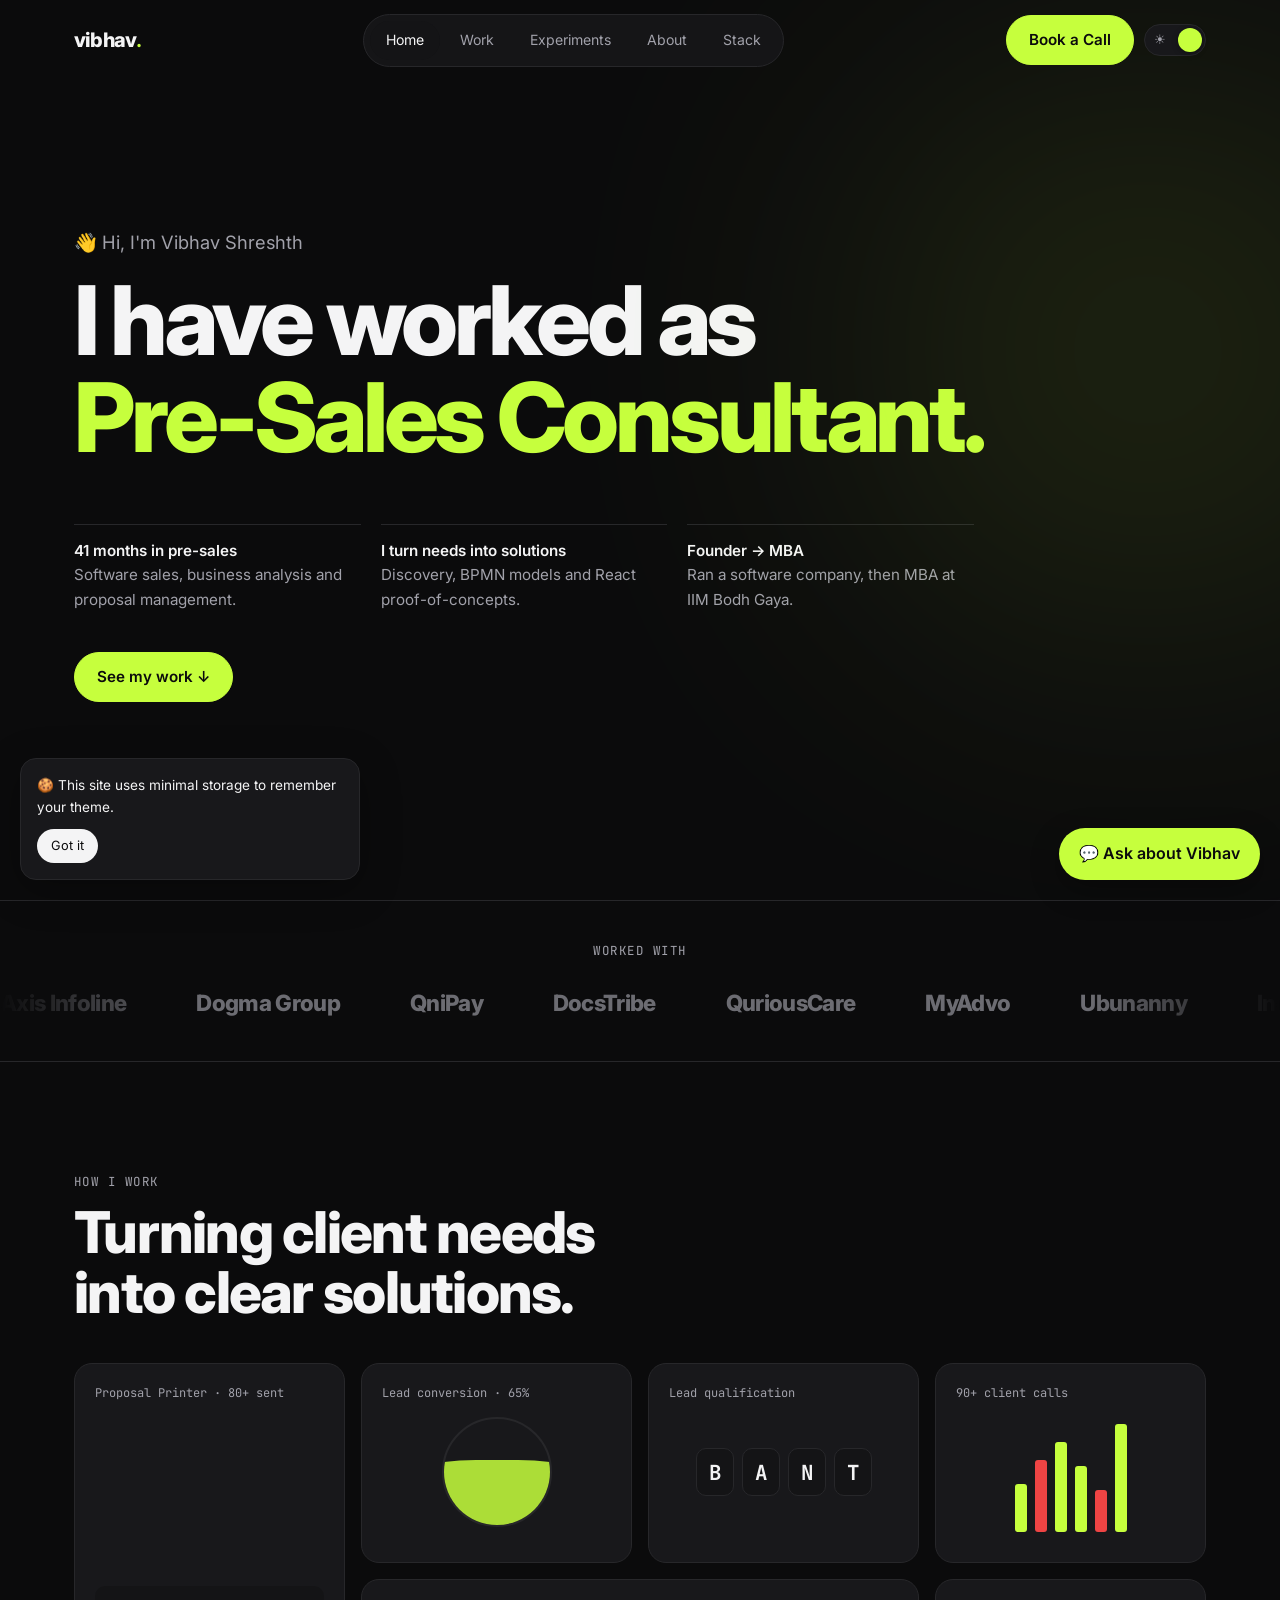
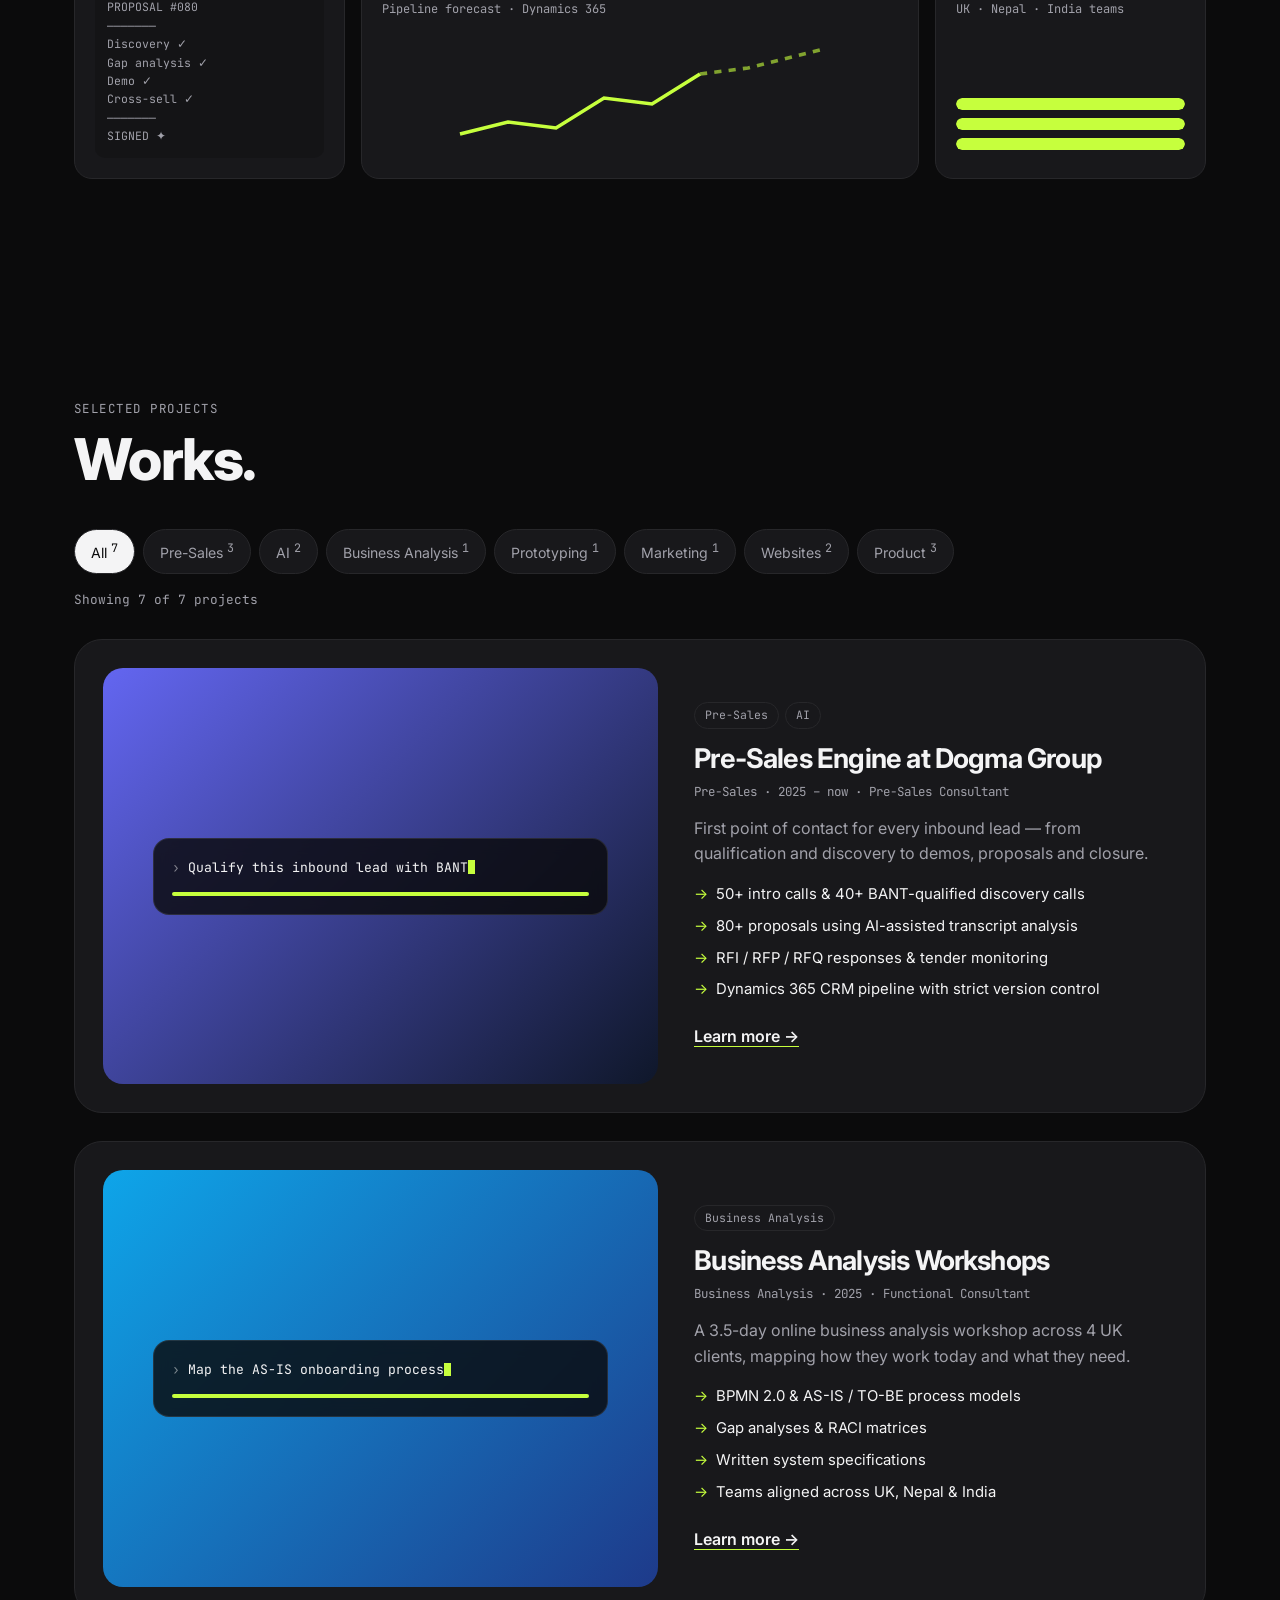
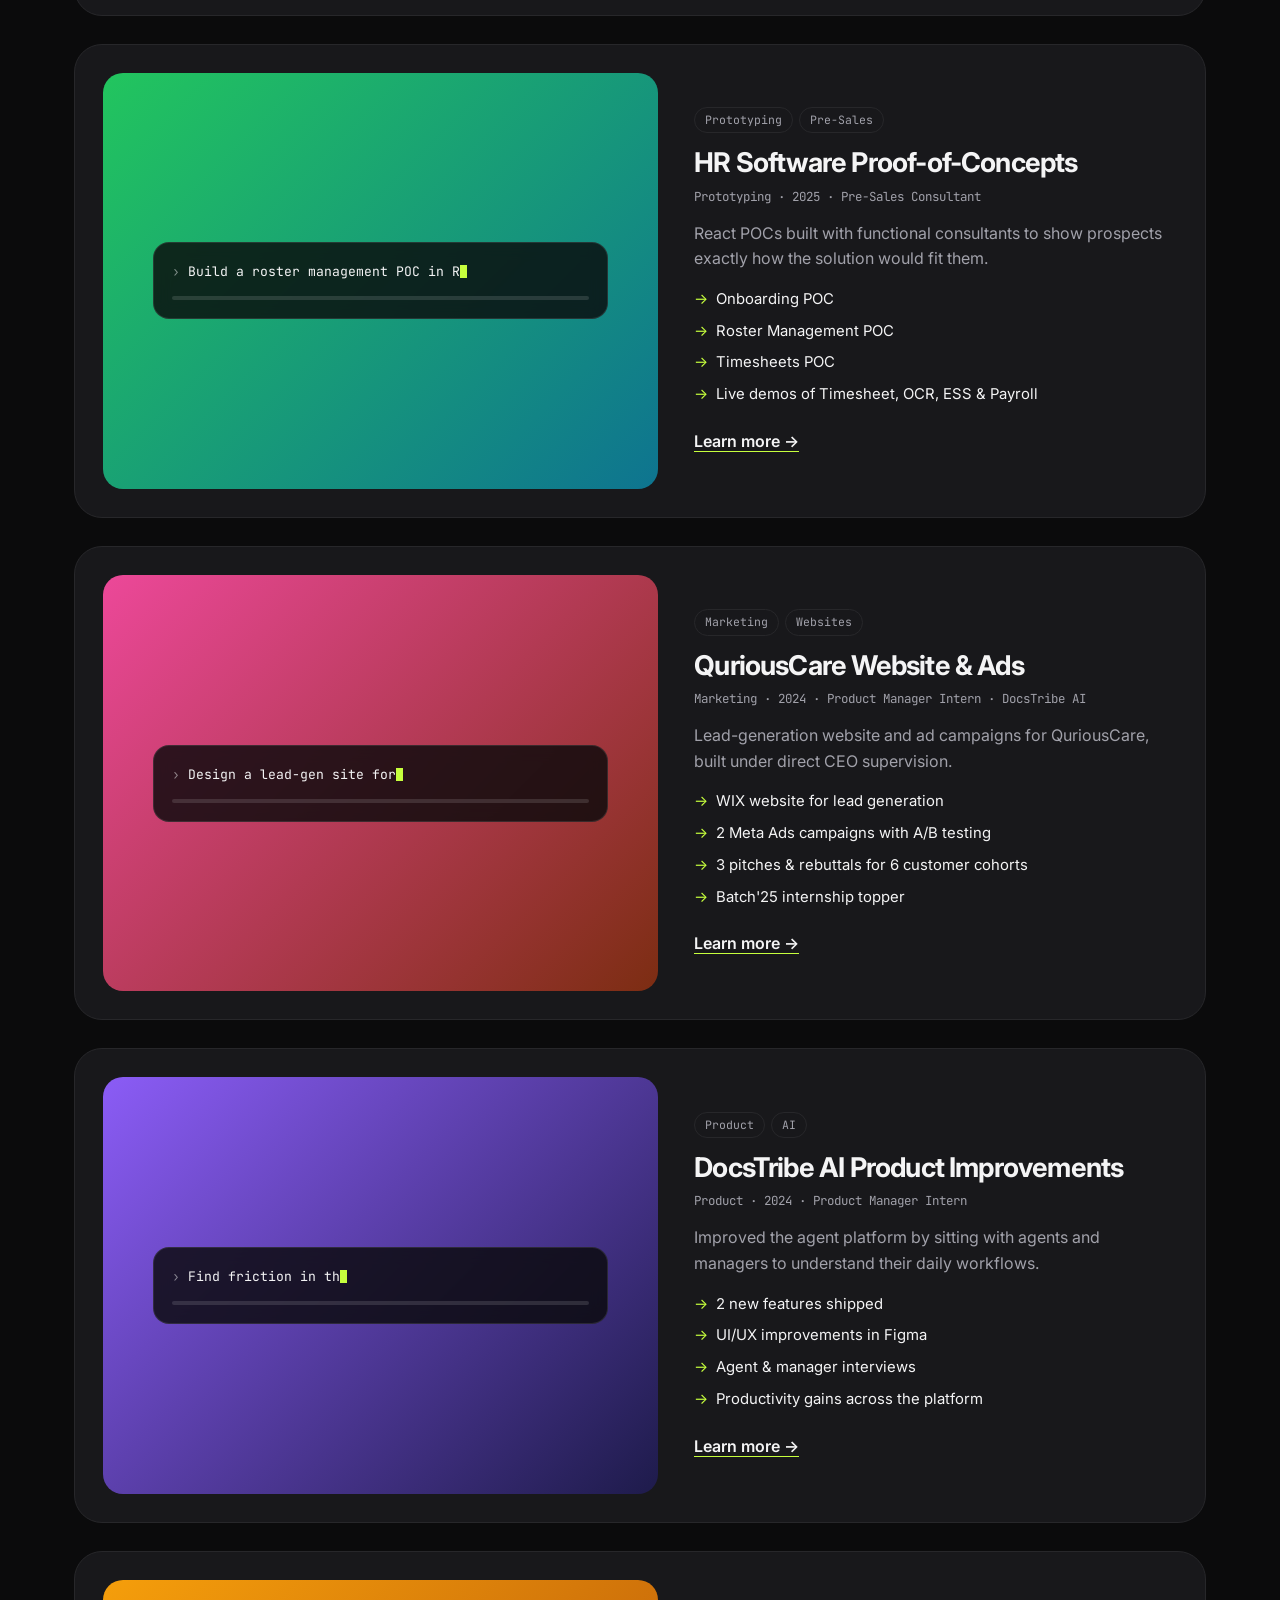
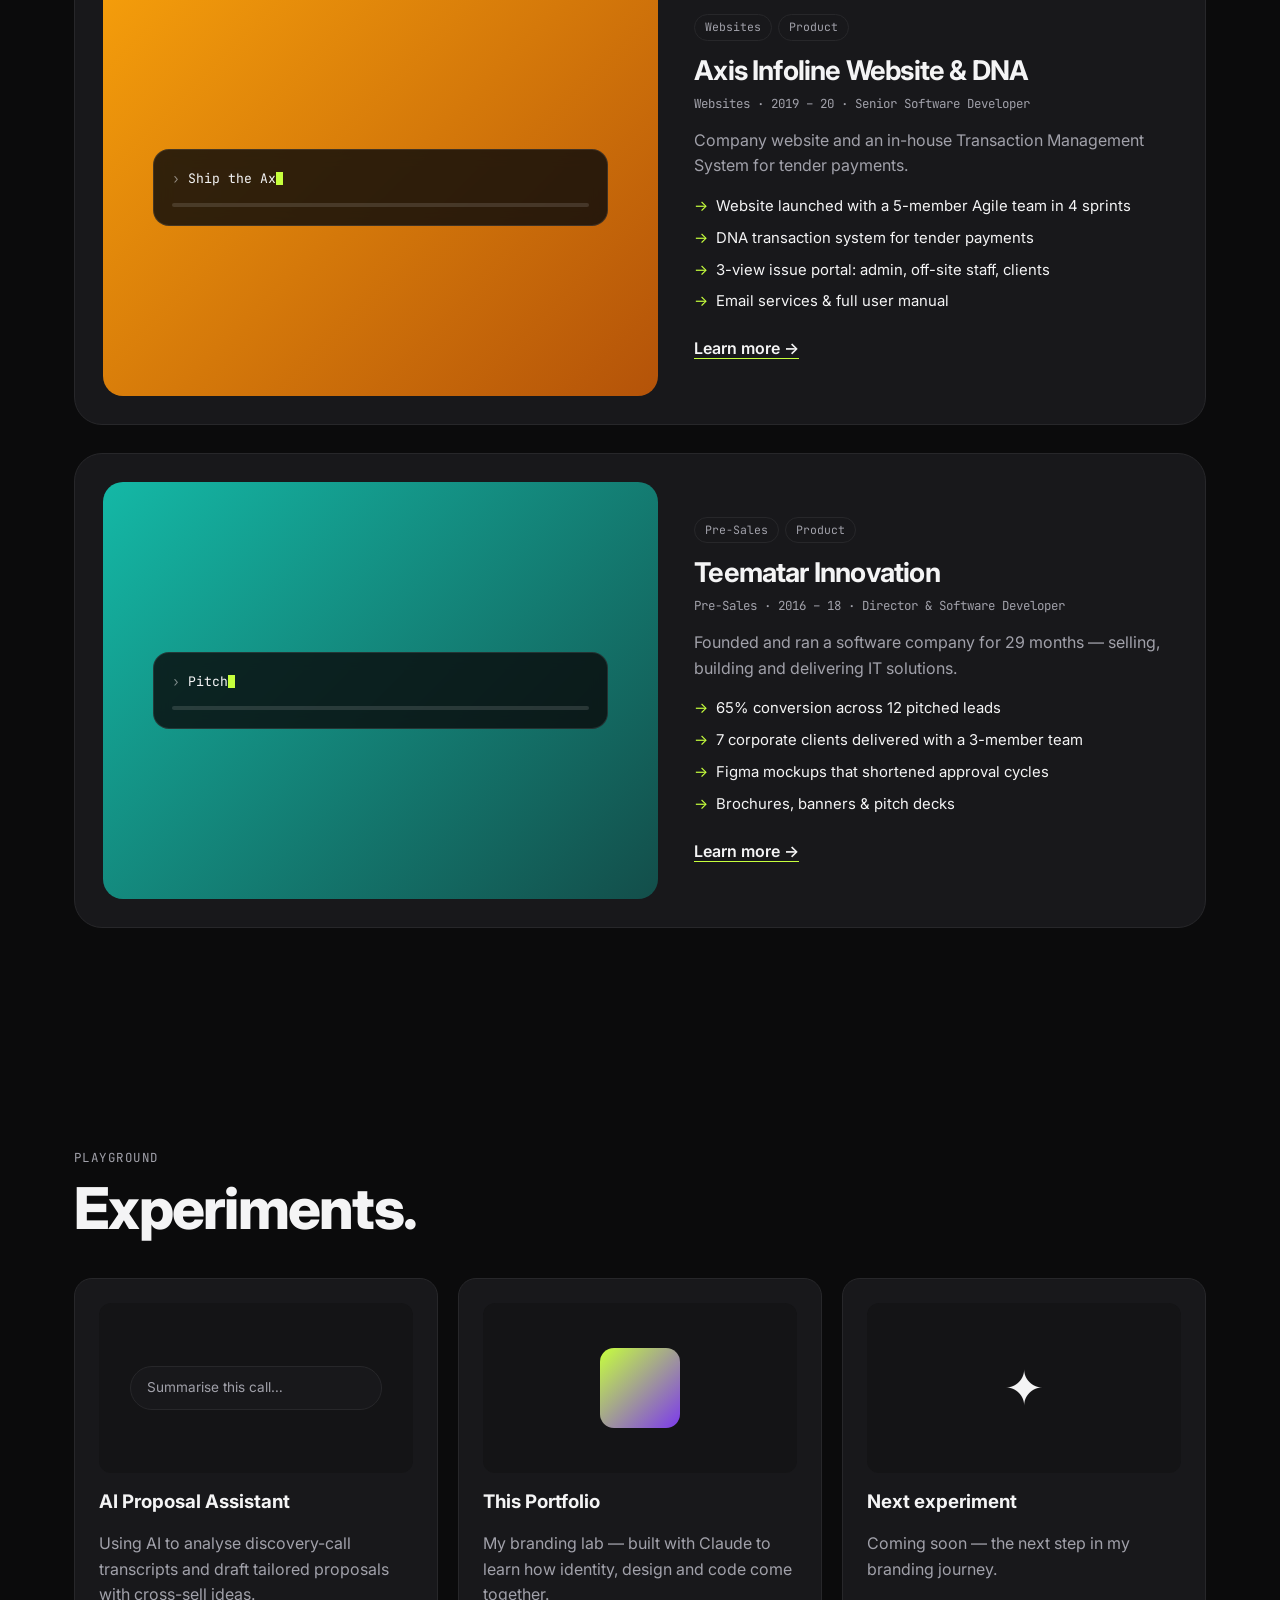
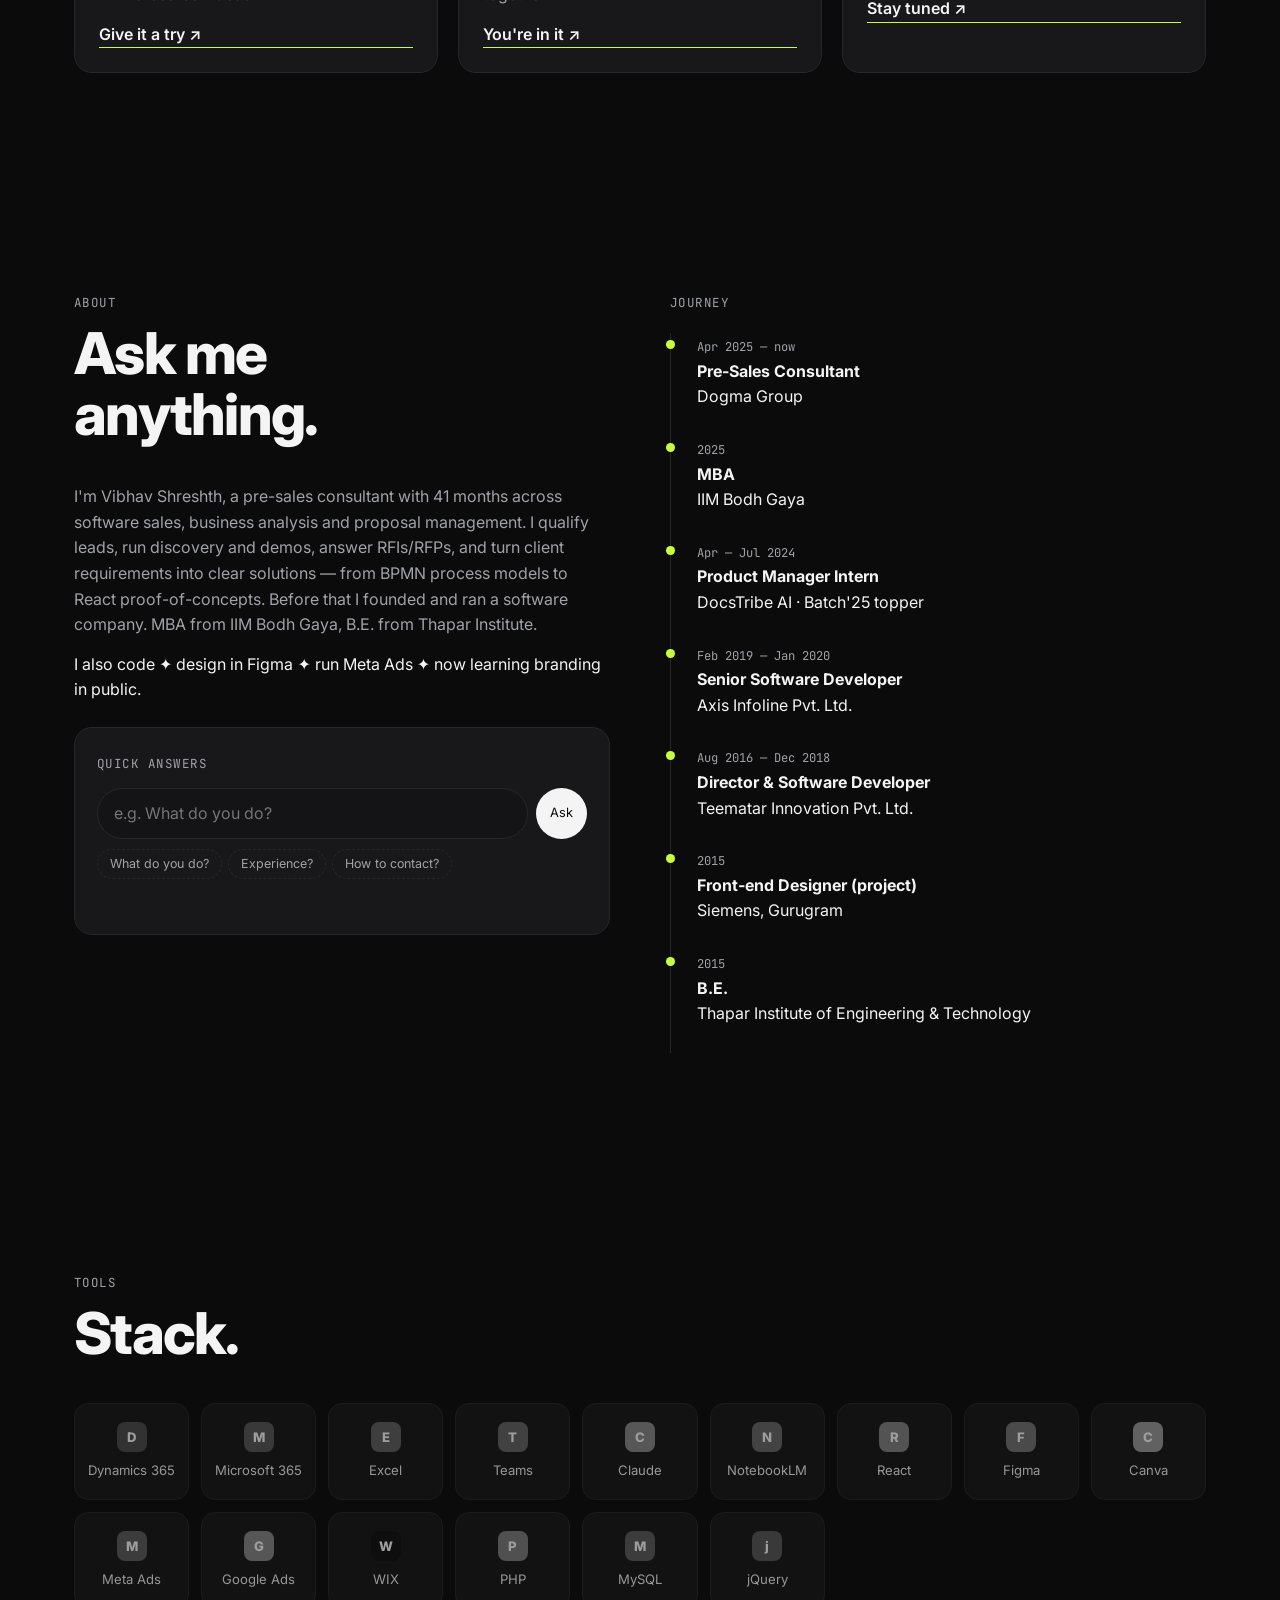
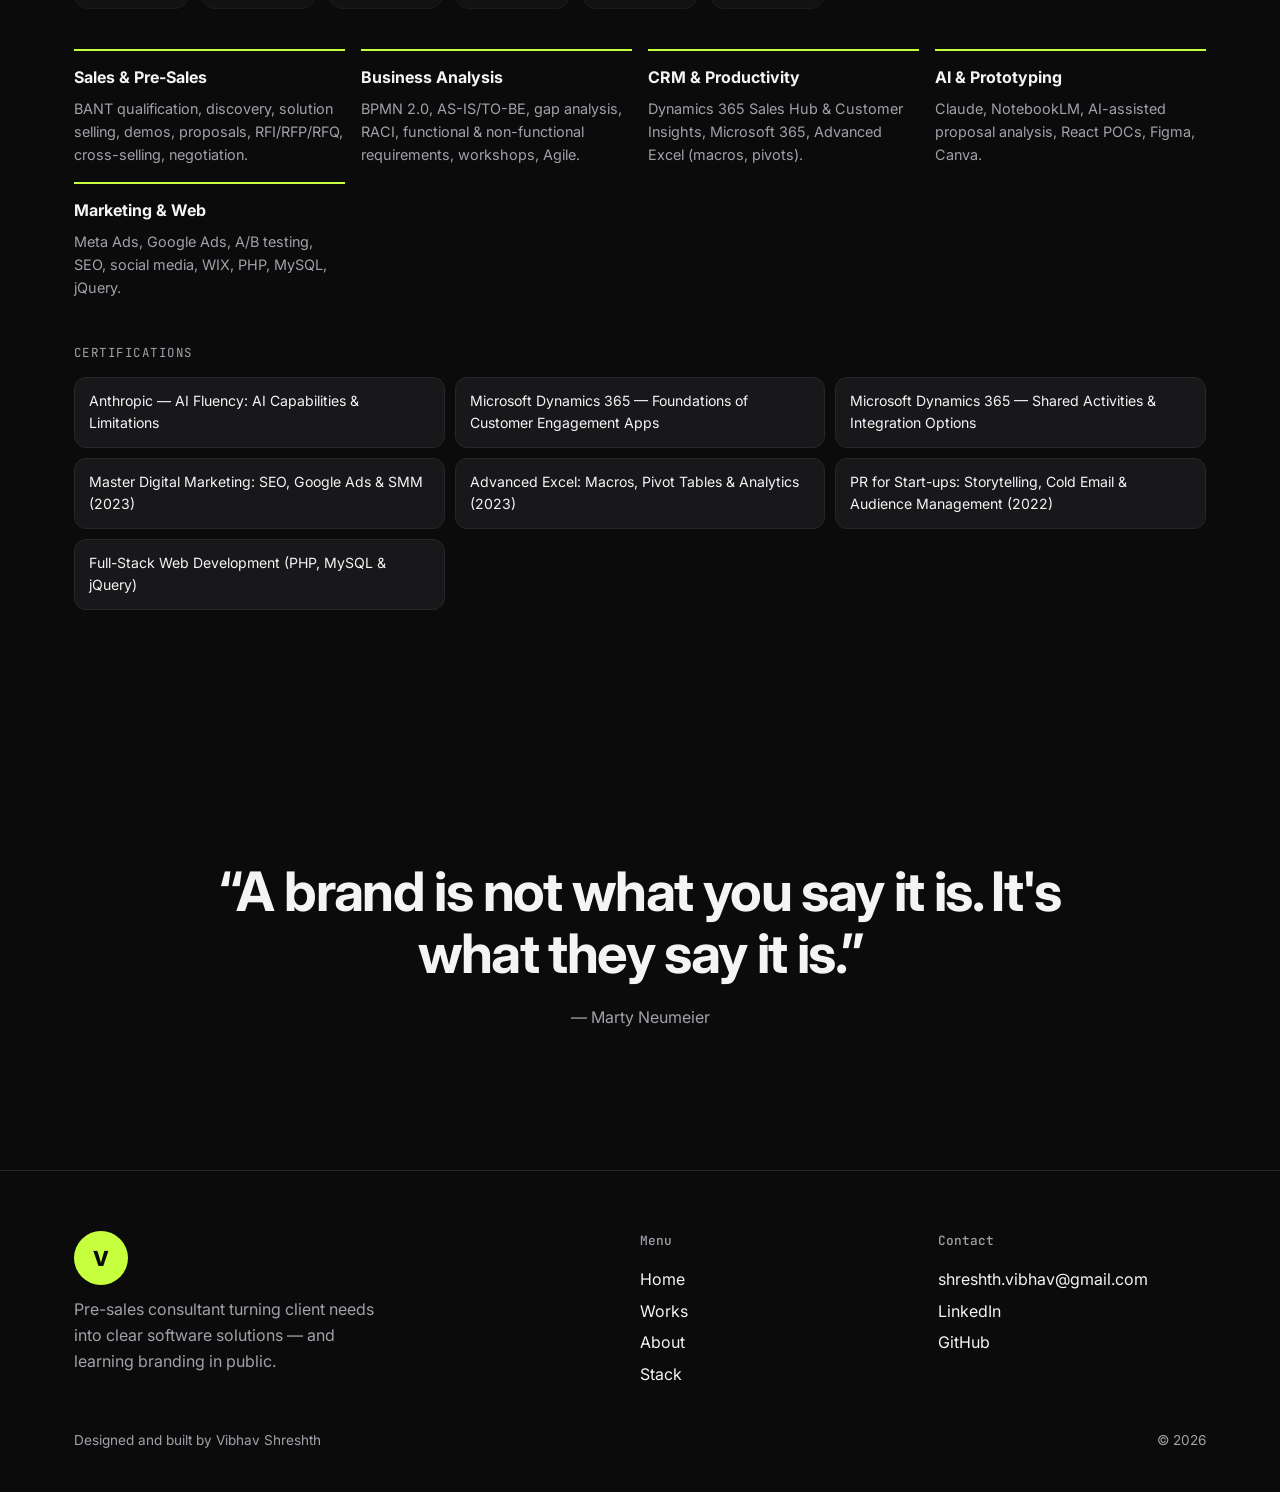
==== index.html @ 78ea16d0 "Initial commit: portfolio site Co-Authored-By: Claude Opus 5.5 <noreply@anthropic.com> Claude-Sessio" ====
<!DOCTYPE html>
<html lang="en" data-theme="dark">
<head>
<meta charset="UTF-8">
<meta name="viewport" content="width=device-width, initial-scale=1">
<title>Vibhav Shreshth — Pre-Sales Consultant</title>
<meta name="description" content="Vibhav Shreshth — Pre-sales consultant, business analyst and solution seller. MBA, IIM Bodh Gaya.">
<meta property="og:title" content="Vibhav Shreshth — Pre-Sales Consultant">
<meta name="twitter:card" content="summary_large_image">
<link rel="preconnect" href="https://fonts.googleapis.com">
<link rel="icon" href="assets/img/favicon.svg" type="image/svg+xml">
<link href="https://fonts.googleapis.com/css2?family=Inter:wght@400;500;600;700;800&family=JetBrains+Mono:wght@400;500&family=Orbitron:wght@600;800;900&family=Share+Tech+Mono&display=swap" rel="stylesheet">

<!-- Apply the saved theme before first paint (prevents a flash of the wrong theme) -->
<script>try{if(localStorage.getItem('theme')==='light')document.documentElement.dataset.theme='light'}catch(e){}</script>

<!-- Styles: base → components → sections → themes → responsive -->
<link rel="stylesheet" href="assets/css/base/variables.css">
<link rel="stylesheet" href="assets/css/base/base.css">
<link rel="stylesheet" href="assets/css/components/loader.css">
<link rel="stylesheet" href="assets/css/components/navbar.css">
<link rel="stylesheet" href="assets/css/components/theme-toggle.css">
<link rel="stylesheet" href="assets/css/components/glitch.css">
<link rel="stylesheet" href="assets/css/components/widgets.css">
<link rel="stylesheet" href="assets/css/sections/hero.css">
<link rel="stylesheet" href="assets/css/sections/logos.css">
<link rel="stylesheet" href="assets/css/sections/showcase.css">
<link rel="stylesheet" href="assets/css/sections/work.css">
<link rel="stylesheet" href="assets/css/sections/experiments.css">
<link rel="stylesheet" href="assets/css/sections/about.css">
<link rel="stylesheet" href="assets/css/sections/stack.css">
<link rel="stylesheet" href="assets/css/sections/quote.css">
<link rel="stylesheet" href="assets/css/sections/footer.css">
<link rel="stylesheet" href="assets/css/themes/cyberpunk.css">
<link rel="stylesheet" href="assets/css/responsive.css">
<!-- Scripts run in order after the page is parsed -->
<script src="assets/js/data.js" defer></script>
<script src="assets/js/loader.js" defer></script>
<script src="assets/js/theme.js" defer></script>
<script src="assets/js/navigation.js" defer></script>
<script src="assets/js/marquee.js" defer></script>
<script src="assets/js/projects.js" defer></script>
<script src="assets/js/stack.js" defer></script>
<script src="assets/js/chat.js" defer></script>
<script src="assets/js/main.js" defer></script>
</head>
<body>

<!-- 1. LOADER: counts 000→100 then fades -->
<div id="loader"><span id="loadNum">000</span></div>

<!-- 2. NAVIGATION -->
<header>
  <nav class="nav">
    <a href="#home" class="logo">vibhav<b>.</b></a>
    <div class="pill" id="pill">
      <a href="#home" class="active">Home</a><a href="#work">Work</a><a href="#experiments">Experiments</a><a href="#about">About</a><a href="#stack">Stack</a>
    </div>
    <div class="nav-right">
      <a class="btn primary" href="https://calendly.com" target="_blank" rel="noopener">Book a Call</a>
      <button class="switch" id="themeBtn" role="switch" aria-checked="true" aria-label="Dark mode"><span class="trk"><span class="ic sun">☀</span><span class="ic moon">☾</span><span class="knob"></span></span></button>
      <button class="icon-btn" id="menuBtn" aria-label="Menu">☰</button>
    </div>
  </nav>
</header>
<div id="mobileMenu"><a href="#home">Home</a><a href="#work">Work</a><a href="#experiments">Experiments</a><a href="#about">About</a><a href="#stack">Stack</a></div>

<!-- 3. HERO -->
<section id="home">
  <div class="glow"></div>
  <div class="wrap">
    <p class="hero-hi reveal">👋 Hi, I'm Vibhav Shreshth</p>
    <h1 class="hero-h reveal">I have worked as<br>
      <span class="roles"><ul><li>Pre-Sales Consultant.</li><li>Solution Seller.</li><li>AI Product Manager.</li><li>Website Designer.</li><li>Frontend Developer.</li><li>PHP Developer.</li><li>Pre-Sales Consultant.</li></ul></span>
    </h1>
    <div class="hero-blocks reveal">
      <div><strong>41 months in pre-sales</strong>Software sales, business analysis and proposal management.</div>
      <div><strong>I turn needs into solutions</strong>Discovery, BPMN models and React proof-of-concepts.</div>
      <div><strong>Founder → MBA</strong>Ran a software company, then MBA at IIM Bodh Gaya.</div>
    </div>
    <a href="#work" class="btn primary reveal">See my work ↓</a>
  </div>
</section>

<!-- 4. LOGO STRIP (social proof) -->
<div class="logos">
  <p class="eyebrow">Worked with</p>
  <div class="marquee"><div class="track" id="track">
    <span>Axis Infoline</span><span>Dogma Group</span><span>QniPay</span><span>DocsTribe</span><span>QuriousCare</span><span>MyAdvo</span><span>Ubunanny</span><span>Indulge Festival</span>
  </div></div>
</div>

<!-- 5. COMPONENT SHOWCASE -->
<section>
  <div class="wrap">
    <p class="eyebrow reveal">How I work</p>
    <h2 class="title reveal">Turning client needs<br>into clear solutions.</h2>
    <div class="bento reveal">
      <div class="tile t-tall"><span class="lbl">Proposal Printer · 80+ sent</span><div class="receipt">PROPOSAL #080<br>———————<br>Discovery ✓<br>Gap analysis ✓<br>Demo ✓<br>Cross-sell ✓<br>———————<br>SIGNED ✦</div></div>
      <div class="tile"><span class="lbl">Lead conversion · 65%</span><div class="gauge"><i></i></div></div>
      <div class="tile"><span class="lbl">Lead qualification</span><div class="otp"><b>B</b><b>A</b><b>N</b><b>T</b></div></div>
      <div class="tile t-wide"><span class="lbl">Pipeline forecast · Dynamics 365</span>
        <svg viewBox="0 0 300 100" style="width:100%;height:120px"><path d="M0 80 L40 70 L80 75 L120 50 L160 55 L200 30" fill="none" stroke="var(--accent)" stroke-width="3"/><path d="M200 30 L240 25 L300 10" fill="none" stroke="var(--accent)" stroke-width="3" stroke-dasharray="6 6" opacity=".6"/></svg></div>
      <div class="tile"><span class="lbl">90+ client calls</span><div class="candles"><i style="height:40%"></i><i class="d" style="height:60%"></i><i style="height:75%"></i><i style="height:55%"></i><i class="d" style="height:35%"></i><i style="height:90%"></i></div></div>
      <div class="tile"><span class="lbl">UK · Nepal · India teams</span><div class="lanes"><div><i></i></div><div><i style="animation-delay:.6s"></i></div><div><i style="animation-delay:1.2s"></i></div></div></div>
    </div>
  </div>
</section>

<!-- 6. WORK -->
<section id="work">
  <div class="wrap">
    <p class="eyebrow reveal">Selected projects</p>
    <h2 class="title reveal">Works.</h2>
    <div class="filters" id="filters"></div>
    <p class="count" id="count"></p>
    <div class="projects" id="projects"></div>
  </div>
</section>

<!-- 7. EXPERIMENTS -->
<section id="experiments">
  <div class="wrap">
    <p class="eyebrow reveal">Playground</p>
    <h2 class="title reveal">Experiments.</h2>
    <div class="exp reveal">
      <div class="card"><div class="vis"><div class="chat-in">Summarise this call…</div></div><h3>AI Proposal Assistant</h3><p style="color:var(--muted)">Using AI to analyse discovery-call transcripts and draft tailored proposals with cross-sell ideas.</p><a class="more" href="#">Give it a try ↗</a></div>
      <div class="card"><div class="vis"><div class="spin"></div></div><h3>This Portfolio</h3><p style="color:var(--muted)">My branding lab — built with Claude to learn how identity, design and code come together.</p><a class="more" href="#home">You're in it ↗</a></div>
      <div class="card"><div class="vis" style="font-size:3rem">✦</div><h3>Next experiment</h3><p style="color:var(--muted)">Coming soon — the next step in my branding journey.</p><a class="more" href="#">Stay tuned ↗</a></div>
    </div>
  </div>
</section>

<!-- 8. ABOUT -->
<section id="about">
  <div class="wrap about">
    <div class="reveal">
      <p class="eyebrow">About</p>
      <h2 class="title">Ask me<br>anything.</h2>
      <p style="color:var(--muted)">I'm Vibhav Shreshth, a pre-sales consultant with 41 months across software sales, business analysis and proposal management. I qualify leads, run discovery and demos, answer RFIs/RFPs, and turn client requirements into clear solutions — from BPMN process models to React proof-of-concepts. Before that I founded and ran a software company. MBA from IIM Bodh Gaya, B.E. from Thapar Institute.</p>
      <p style="margin-top:14px">I also code ✦ design in Figma ✦ run Meta Ads ✦ now learning branding in public.</p>
      <div class="ask">
        <span class="eyebrow">Quick answers</span>
        <form id="askForm"><input id="askIn" placeholder="e.g. What do you do?"><button class="small">Ask</button></form>
        <div class="chips"><button>What do you do?</button><button>Experience?</button><button>How to contact?</button></div>
        <p class="ans" id="askAns"></p>
      </div>
    </div>
    <div class="reveal">
      <p class="eyebrow" style="margin-bottom:20px">Journey</p>
      <ul class="timeline">
        <li><span class="yr">Apr 2025 — now</span><b>Pre-Sales Consultant</b>Dogma Group</li>
        <li><span class="yr">2025</span><b>MBA</b>IIM Bodh Gaya</li>
        <li><span class="yr">Apr — Jul 2024</span><b>Product Manager Intern</b>DocsTribe AI · Batch'25 topper</li>
        <li><span class="yr">Feb 2019 — Jan 2020</span><b>Senior Software Developer</b>Axis Infoline Pvt. Ltd.</li>
        <li><span class="yr">Aug 2016 — Dec 2018</span><b>Director & Software Developer</b>Teematar Innovation Pvt. Ltd.</li>
        <li><span class="yr">2015</span><b>Front-end Designer (project)</b>Siemens, Gurugram</li>
        <li><span class="yr">2015</span><b>B.E.</b>Thapar Institute of Engineering & Technology</li>
      </ul>
    </div>
  </div>
</section>

<!-- 9. STACK -->
<section id="stack">
  <div class="wrap">
    <p class="eyebrow reveal">Tools</p>
    <h2 class="title reveal">Stack.</h2>
    <div class="tools reveal" id="tools"></div>
    <div class="skills reveal">
      <div><b>Sales & Pre-Sales</b><p>BANT qualification, discovery, solution selling, demos, proposals, RFI/RFP/RFQ, cross-selling, negotiation.</p></div>
      <div><b>Business Analysis</b><p>BPMN 2.0, AS-IS/TO-BE, gap analysis, RACI, functional & non-functional requirements, workshops, Agile.</p></div>
      <div><b>CRM & Productivity</b><p>Dynamics 365 Sales Hub & Customer Insights, Microsoft 365, Advanced Excel (macros, pivots).</p></div>
      <div><b>AI & Prototyping</b><p>Claude, NotebookLM, AI-assisted proposal analysis, React POCs, Figma, Canva.</p></div>
      <div><b>Marketing & Web</b><p>Meta Ads, Google Ads, A/B testing, SEO, social media, WIX, PHP, MySQL, jQuery.</p></div>
    </div>
    <div class="certs reveal">
      <p class="eyebrow">Certifications</p>
      <ul>
        <li>Anthropic — AI Fluency: AI Capabilities & Limitations</li>
        <li>Microsoft Dynamics 365 — Foundations of Customer Engagement Apps</li>
        <li>Microsoft Dynamics 365 — Shared Activities & Integration Options</li>
        <li>Master Digital Marketing: SEO, Google Ads & SMM (2023)</li>
        <li>Advanced Excel: Macros, Pivot Tables & Analytics (2023)</li>
        <li>PR for Start-ups: Storytelling, Cold Email & Audience Management (2022)</li>
        <li>Full-Stack Web Development (PHP, MySQL & jQuery)</li>
      </ul>
    </div>
  </div>
</section>

<!-- 10. QUOTE -->
<section class="quote">
  <div class="wrap reveal">
    <blockquote>“A brand is not what you say it is. It's what they say it is.”</blockquote>
    <cite>— Marty Neumeier</cite>
  </div>
</section>

<!-- 11. FOOTER -->
<footer>
  <div class="wrap">
    <div class="foot">
      <div><div class="avatar">V</div><p style="color:var(--muted);max-width:320px">Pre-sales consultant turning client needs into clear software solutions — and learning branding in public.</p></div>
      <div><h4>Menu</h4><a href="#home">Home</a><a href="#work">Works</a><a href="#about">About</a><a href="#stack">Stack</a></div>
      <div><h4>Contact</h4><a href="mailto:shreshth.vibhav@gmail.com">shreshth.vibhav@gmail.com</a><a href="https://linkedin.com" target="_blank">LinkedIn</a><a href="https://github.com" target="_blank">GitHub</a></div>
    </div>
    <div class="credit"><span>Designed and built by Vibhav Shreshth</span><span id="yr"></span></div>
  </div>
</footer>

<!-- 12. UTILITIES -->
<div id="glitch"></div>
<div id="cookie">🍪 This site uses minimal storage to remember your theme.<div><button id="cookieOk">Got it</button></div></div>
<div id="chatBox"><b>Ask about Vibhav</b><div id="chatLog" style="margin-top:10px"><p>Hi! Ask about Vibhav's work, experience, skills or how to reach him.</p></div><form id="chatForm"><input id="chatIn" placeholder="Type a question…"><button class="small">Send</button></form></div>
<button id="chatFab">💬 Ask about Vibhav</button>

</body>
</html>
---- assets/css/base/variables.css ----
/* Design tokens
   Brand colours, fonts and sizes for the dark (default) and light themes. */

:root{
  --bg:#0b0b0c; --bg2:#141416; --card:#18181b; --line:#27272a;
  --text:#f4f4f5; --muted:#a1a1aa; --accent:#c6ff3d; --accent-ink:#0b0b0c;
  --radius:18px; --max:1180px;
  --font:'Inter',system-ui,sans-serif; --mono:'JetBrains Mono',monospace;
}
[data-theme="light"]{
  --bg:#fafaf9; --bg2:#f1f1ef; --card:#ffffff; --line:#e4e4e7;
  --text:#18181b; --muted:#52525b; --accent:#4f46e5; --accent-ink:#ffffff;
}
---- assets/css/base/base.css ----
/* Base
   Reset, typography, layout helpers, buttons and scroll-reveal. */

*{box-sizing:border-box;margin:0;padding:0}
html{scroll-behavior:smooth}
body{font-family:var(--font);background:var(--bg);color:var(--text);line-height:1.6;transition:background .3s,color .3s;overflow-x:hidden}
a{color:inherit;text-decoration:none}
.wrap{max-width:var(--max);margin:0 auto;padding:0 24px}
section{padding:110px 0}
.eyebrow{font-family:var(--mono);font-size:.78rem;letter-spacing:.12em;text-transform:uppercase;color:var(--muted)}
h2.title{font-size:clamp(2.2rem,5vw,3.6rem);font-weight:800;letter-spacing:-.03em;line-height:1.05;margin:10px 0 40px}
.btn{display:inline-flex;align-items:center;gap:8px;padding:12px 22px;border-radius:999px;font-weight:600;font-size:.95rem;border:1px solid var(--line);transition:transform .2s,background .2s}
.btn:hover{transform:translateY(-2px)}
.btn.primary{background:var(--accent);color:var(--accent-ink);border-color:var(--accent)}
.reveal{opacity:0;transform:translateY(24px);transition:opacity .8s,transform .8s}
.reveal.in{opacity:1;transform:none}
---- assets/css/components/loader.css ----
/* ========== 2. LOADER ========== */
#loader{position:fixed;inset:0;background:var(--bg);z-index:100;display:flex;align-items:flex-end;justify-content:flex-end;padding:40px;transition:opacity .6s,visibility .6s}
#loader span{font-family:var(--mono);font-size:clamp(3rem,12vw,9rem);font-weight:500;letter-spacing:-.04em}
#loader.done{opacity:0;visibility:hidden}
---- assets/css/components/navbar.css ----
/* ========== 3. NAVBAR ========== */
header{position:fixed;top:0;left:0;right:0;z-index:50;padding:14px 0;transition:background .3s,border-color .3s;border-bottom:1px solid transparent}
header.scrolled{background:color-mix(in srgb,var(--bg) 78%,transparent);backdrop-filter:blur(14px);-webkit-backdrop-filter:blur(14px);border-bottom-color:var(--line)}
.nav{max-width:var(--max);margin:0 auto;padding:0 24px;display:flex;align-items:center;justify-content:space-between}
.logo{font-weight:800;font-size:1.25rem;letter-spacing:-.04em}
.logo b{color:var(--accent)}
.pill{display:flex;gap:4px;background:color-mix(in srgb,var(--card) 80%,transparent);backdrop-filter:blur(14px);border:1px solid var(--line);padding:6px;border-radius:999px}
.pill a{padding:8px 16px;border-radius:999px;font-size:.88rem;color:var(--muted);transition:.2s}
.pill a:hover,.pill a.active{color:var(--text);background:var(--bg2)}
.nav-right{display:flex;gap:10px;align-items:center}
.icon-btn{width:42px;height:42px;border-radius:50%;border:1px solid var(--line);background:var(--card);color:var(--text);cursor:pointer;display:grid;place-items:center;font-size:1.05rem}
#menuBtn{display:none}
#mobileMenu{display:none;position:fixed;inset:0;background:var(--bg);z-index:49;flex-direction:column;justify-content:center;align-items:center;gap:24px;font-size:2rem;font-weight:700}
#mobileMenu.open{display:flex}
@media(max-width:820px){.pill,.nav-right .btn{display:none}#menuBtn{display:grid}}
---- assets/css/components/theme-toggle.css ----
/* ========== 17. LIGHT / DARK TOGGLE SWITCH ========== */
.switch{background:none;border:0;cursor:pointer;padding:0;display:flex}
.switch .trk{position:relative;width:62px;height:32px;border-radius:999px;background:var(--card);border:1px solid var(--line);transition:background .3s,border-color .3s}
.switch .ic{position:absolute;top:50%;transform:translateY(-50%);font-size:.8rem;color:var(--muted);line-height:1}
.switch .sun{left:9px}.switch .moon{right:9px}
.switch .knob{position:absolute;top:3px;left:3px;width:24px;height:24px;border-radius:50%;background:var(--accent);
  box-shadow:0 2px 6px rgba(0,0,0,.3);transition:transform .35s cubic-bezier(.6,-0.3,.3,1.4),background .3s}
.switch[aria-checked="true"] .knob{transform:translateX(30px)}
.switch:focus-visible .trk{outline:2px solid var(--accent);outline-offset:3px}
[data-theme="cyber"] .switch .trk,[data-theme="cyber"] .switch .knob{border-radius:0}
[data-theme="cyber"] .switch .knob{background:var(--neon2);box-shadow:0 0 12px var(--neon2)}
---- assets/css/components/glitch.css ----
/* ========== 15. THEME-SWITCH GLITCH ("system crash") ========== */
#glitch{position:fixed;inset:0;z-index:95;pointer-events:none;display:none;overflow:hidden}
#glitch.on{display:block}
#glitch .slice{position:absolute;left:-10%;right:-10%;backdrop-filter:invert(1) hue-rotate(var(--h,90deg)) saturate(4);-webkit-backdrop-filter:invert(1) hue-rotate(var(--h,90deg)) saturate(4)}
#glitch .bar{position:absolute;left:0;right:0;mix-blend-mode:difference}
#glitch .noise{position:absolute;inset:-50%;opacity:.35;background:
  repeating-linear-gradient(0deg,rgba(255,255,255,.18) 0 1px,transparent 1px 2px),
  repeating-linear-gradient(90deg,rgba(0,0,0,.4) 0 2px,transparent 2px 5px)}
#glitch .flash{position:absolute;inset:0}
body.glitching>*:not(#glitch){transform:var(--gt,none);filter:var(--gf,none)}
body.glitching{overflow:hidden}
body.glitching,body.glitching *{transition:none!important}
---- assets/css/components/widgets.css ----
/* ========== 13. UTILITY WIDGETS ========== */
#cookie{position:fixed;left:20px;bottom:20px;max-width:340px;background:var(--card);border:1px solid var(--line);border-radius:16px;padding:16px;font-size:.85rem;z-index:60;box-shadow:0 10px 40px rgba(0,0,0,.3)}
#cookie div{display:flex;gap:8px;margin-top:10px}
#cookie button,.small{white-space:nowrap;background:var(--text);color:var(--bg);border:0;border-radius:999px;padding:7px 14px;cursor:pointer;font:inherit;font-size:.8rem}
#chatFab{position:fixed;right:20px;bottom:20px;z-index:60;background:var(--accent);color:var(--accent-ink);border:0;border-radius:999px;padding:13px 20px;font:inherit;font-weight:600;cursor:pointer;box-shadow:0 10px 30px rgba(0,0,0,.3)}
#chatBox{position:fixed;right:20px;bottom:80px;width:320px;max-width:calc(100vw - 40px);background:var(--card);border:1px solid var(--line);border-radius:18px;padding:16px;z-index:60;display:none}
#chatBox.open{display:block}
#chatLog{max-height:220px;overflow:auto;font-size:.88rem;display:grid;gap:8px;margin-bottom:10px}
#chatLog p{padding:8px 12px;border-radius:12px;background:var(--bg2)}
#chatLog p.me{background:var(--accent);color:var(--accent-ink);justify-self:end}
#chatBox form{display:flex;gap:6px}
#chatBox input{flex:1;background:var(--bg2);border:1px solid var(--line);color:var(--text);border-radius:999px;padding:9px 14px;font:inherit;font-size:.85rem}
---- assets/css/sections/hero.css ----
/* ========== 4. HERO ========== */
#home{min-height:100vh;display:flex;align-items:center;padding-top:140px;position:relative;overflow:hidden}
#home>.wrap{width:100%}
.glow{position:absolute;width:520px;height:520px;border-radius:50%;background:var(--accent);filter:blur(160px);opacity:.14;top:10%;right:-10%;pointer-events:none}
.hero-hi{font-size:1.15rem;color:var(--muted);margin-bottom:16px}
.hero-h{font-size:clamp(2.6rem,7.5vw,6rem);font-weight:800;letter-spacing:-.045em;line-height:.98}
.roles{display:block;height:1.05em;overflow:hidden;color:var(--accent)}
.roles ul{list-style:none;animation:roll 15s cubic-bezier(.7,0,.3,1) infinite}
.roles li{height:1.05em;line-height:1.05em;white-space:nowrap;width:max-content}
@keyframes roll{0.00%,13.33%{transform:translateY(-0.00em)}16.67%,30.00%{transform:translateY(-1.05em)}33.33%,46.67%{transform:translateY(-2.10em)}50.00%,63.33%{transform:translateY(-3.15em)}66.67%,80.00%{transform:translateY(-4.20em)}83.33%,96.67%{transform:translateY(-5.25em)}100%{transform:translateY(-6.30em)}}
.hero-blocks{display:grid;grid-template-columns:repeat(3,1fr);gap:20px;margin:56px 0 40px;max-width:900px}
.hero-blocks div{border-top:1px solid var(--line);padding-top:14px;color:var(--muted);font-size:.95rem}
.hero-blocks strong{display:block;color:var(--text);font-weight:600}
@media(max-width:700px){.hero-blocks{grid-template-columns:1fr}}
---- assets/css/sections/logos.css ----
/* ========== 5. LOGO STRIP ========== */
.logos{padding:40px 0;border-top:1px solid var(--line);border-bottom:1px solid var(--line)}
.logos p{text-align:center;margin-bottom:24px}
.marquee{overflow:hidden;mask-image:linear-gradient(90deg,transparent,#000 15%,#000 85%,transparent)}
.track{display:flex;width:max-content;animation:slide var(--dur,30s) linear infinite}
.track .grp{display:flex;gap:70px;padding-right:70px}
.marquee:hover .track{animation-play-state:paused}
.track span{transition:color .2s,opacity .2s}.track span:hover{color:var(--text);opacity:1}
.track span{font-weight:800;font-size:1.4rem;color:var(--muted);opacity:.65;white-space:nowrap;letter-spacing:-.03em}
@keyframes slide{to{transform:translateX(-50%)}}
---- assets/css/sections/showcase.css ----
/* ========== 6. COMPONENT SHOWCASE (bento grid) ========== */
.bento{display:grid;grid-auto-flow:dense;grid-template-columns:repeat(4,1fr);grid-auto-rows:200px;gap:16px}
.tile{background:var(--card);border:1px solid var(--line);border-radius:var(--radius);padding:20px;position:relative;overflow:hidden;display:flex;flex-direction:column;justify-content:space-between;transition:transform .3s}
.tile:hover{transform:scale(1.02)}
.tile .lbl{font-family:var(--mono);font-size:.75rem;color:var(--muted)}
.t-wide{grid-column:span 2}.t-tall{grid-row:span 2}
@media(max-width:820px){.bento{grid-template-columns:repeat(2,1fr)}}
.gauge{width:110px;height:110px;border-radius:50%;border:2px solid var(--line);overflow:hidden;position:relative;margin:auto}
.gauge i{position:absolute;bottom:0;left:-50%;width:200%;height:62%;background:var(--accent);border-radius:40%;animation:wave 6s linear infinite;opacity:.85}
@keyframes wave{to{transform:rotate(360deg)}}
.otp{display:flex;gap:8px;margin:auto}
.otp b{width:38px;height:48px;border:1px solid var(--line);border-radius:10px;display:grid;place-items:center;font-family:var(--mono);font-size:1.3rem;background:var(--bg2)}
.receipt{white-space:nowrap;overflow:hidden;background:var(--bg2);border-radius:10px;padding:12px;font-family:var(--mono);font-size:.72rem;color:var(--muted);animation:print 4s ease-in-out infinite alternate}
@keyframes print{from{transform:translateY(-30%)}to{transform:translateY(0)}}
.candles{display:flex;align-items:flex-end;gap:8px;height:120px;margin:auto}
.candles i{width:12px;border-radius:3px;background:var(--accent)}
.candles i.d{background:#ef4444}
.lanes div{height:12px;border-radius:6px;background:var(--bg2);margin:8px 0;overflow:hidden}
.lanes div i{display:block;height:100%;background:var(--accent);border-radius:6px;animation:lane 3s ease-in-out infinite alternate}
@keyframes lane{from{width:10%}to{width:90%}}
---- assets/css/sections/work.css ----
/* ========== 7. WORK ========== */
.filters{display:flex;flex-wrap:wrap;gap:8px;margin-bottom:16px}
.filters button{background:var(--card);border:1px solid var(--line);color:var(--muted);padding:9px 16px;border-radius:999px;cursor:pointer;font:inherit;font-size:.88rem}
.filters button sup{font-family:var(--mono);margin-left:4px}
.filters button.on{background:var(--text);color:var(--bg)}
.count{font-family:var(--mono);font-size:.8rem;color:var(--muted);margin-bottom:28px}
.projects{display:grid;gap:28px}
.proj{display:grid;grid-template-columns:1.15fr 1fr;gap:36px;background:var(--card);border:1px solid var(--line);border-radius:28px;padding:28px;align-items:center}
.proj.hide{display:none}
@media(max-width:900px){.proj{grid-template-columns:1fr}}
.stage{aspect-ratio:4/3;border-radius:20px;position:relative;overflow:hidden;display:grid;place-items:center}
.prompt{width:82%;background:rgba(10,10,12,.82);backdrop-filter:blur(8px);color:#f4f4f5;border-radius:16px;padding:18px;font-family:var(--mono);font-size:.82rem;border:1px solid rgba(255,255,255,.1)}
.prompt .bar{height:4px;border-radius:2px;background:rgba(255,255,255,.12);margin-top:14px;overflow:hidden}
.prompt .bar i{display:block;height:100%;width:0;background:#c6ff3d}
.caret{display:inline-block;width:7px;height:1em;background:#c6ff3d;vertical-align:-2px;animation:blink 1s step-end infinite}
@keyframes blink{50%{opacity:0}}
.tags{display:flex;flex-wrap:wrap;gap:6px;margin-bottom:14px}
.tags span{font-size:.72rem;font-family:var(--mono);border:1px solid var(--line);padding:3px 10px;border-radius:999px;color:var(--muted)}
.proj h3{font-size:1.7rem;letter-spacing:-.03em;line-height:1.15}
.meta{font-family:var(--mono);font-size:.78rem;color:var(--muted);margin:8px 0 14px}
.proj ul{list-style:none;margin:16px 0 22px;display:grid;gap:8px}
.proj li{padding-left:22px;position:relative;font-size:.93rem}
.proj li:before{content:"→";position:absolute;left:0;color:var(--accent)}
.more{font-weight:600;border-bottom:1px solid var(--accent)}
---- assets/css/sections/experiments.css ----
/* ========== 8. EXPERIMENTS ========== */
.exp{display:grid;grid-template-columns:repeat(3,1fr);gap:20px}
@media(max-width:900px){.exp{grid-template-columns:1fr}}
.exp .card{background:var(--card);border:1px solid var(--line);border-radius:var(--radius);padding:24px;display:flex;flex-direction:column;gap:14px}
.exp .vis{height:170px;border-radius:12px;background:var(--bg2);display:grid;place-items:center;overflow:hidden}
.spin{width:80px;height:80px;border-radius:14px;background:linear-gradient(135deg,var(--accent),#7c3aed);animation:turn 6s linear infinite;transform-style:preserve-3d}
@keyframes turn{to{transform:perspective(400px) rotateY(360deg) rotateX(15deg)}}
.chat-in{width:80%;border:1px solid var(--line);border-radius:999px;padding:10px 16px;font-size:.85rem;color:var(--muted);background:var(--card);animation:pulse 2s ease-in-out infinite}
@keyframes pulse{50%{box-shadow:0 0 0 6px color-mix(in srgb,var(--accent) 25%,transparent)}}
---- assets/css/sections/about.css ----
/* ========== 9. ABOUT ========== */
.about{display:grid;grid-template-columns:minmax(0,1fr) minmax(0,1fr);gap:60px}
@media(max-width:900px){.about{grid-template-columns:minmax(0,1fr)}}
.ask{background:var(--card);border:1px solid var(--line);border-radius:var(--radius);padding:22px;margin-top:24px}
.ask form{display:flex;gap:8px;margin-top:12px}
.ask input{flex:1;min-width:0;background:var(--bg2);border:1px solid var(--line);color:var(--text);padding:12px 16px;border-radius:999px;font:inherit}
.ask .ans{margin-top:12px;font-size:.92rem;color:var(--muted);min-height:1.4em}
.chips{display:flex;flex-wrap:wrap;gap:6px;margin-top:10px}
.chips button{background:none;border:1px dashed var(--line);color:var(--muted);border-radius:999px;padding:4px 12px;cursor:pointer;font:inherit;font-size:.78rem}
.timeline{list-style:none;border-left:1px solid var(--line);padding-left:26px}
.timeline li{position:relative;padding-bottom:26px}
.timeline li:before{content:"";position:absolute;left:-31px;top:7px;width:9px;height:9px;border-radius:50%;background:var(--accent)}
.timeline .yr{font-family:var(--mono);font-size:.76rem;color:var(--muted)}
.timeline b{display:block}
---- assets/css/sections/stack.css ----
/* ========== 10. STACK ========== */
.tools{display:grid;grid-template-columns:repeat(auto-fill,minmax(110px,1fr));gap:12px;margin-bottom:40px}
.tool{background:var(--card);border:1px solid var(--line);border-radius:14px;padding:18px 10px;text-align:center;font-size:.82rem;filter:grayscale(1);opacity:.6;transition:.3s;cursor:default}
.tool i{display:block;width:30px;height:30px;border-radius:8px;margin:0 auto 8px;font-style:normal;font-weight:800;color:#fff;line-height:30px}
.tool:hover{filter:none;opacity:1;transform:translateY(-3px)}
.skills{display:grid;grid-template-columns:repeat(auto-fit,minmax(240px,1fr));gap:16px}
.skills div{border-top:2px solid var(--accent);padding-top:14px}
.skills p{color:var(--muted);font-size:.9rem;margin-top:6px}
.certs{margin-top:44px}
.certs ul{list-style:none;display:grid;grid-template-columns:repeat(auto-fit,minmax(280px,1fr));gap:10px;margin-top:14px}
.certs li{background:var(--card);border:1px solid var(--line);border-radius:12px;padding:12px 14px;font-size:.88rem}
---- assets/css/sections/quote.css ----
/* ========== 11. QUOTE ========== */
.quote{text-align:center;padding:140px 0}
.quote blockquote{font-size:clamp(1.8rem,4.5vw,3.4rem);font-weight:700;letter-spacing:-.03em;line-height:1.15;max-width:900px;margin:0 auto}
.quote cite{display:block;margin-top:20px;font-style:normal;color:var(--muted)}
---- assets/css/sections/footer.css ----
/* ========== 12. FOOTER ========== */
footer{border-top:1px solid var(--line);padding:60px 0 40px}
.foot{display:grid;grid-template-columns:2fr 1fr 1fr;gap:30px}
@media(max-width:700px){.foot{grid-template-columns:1fr}}
.avatar{width:54px;height:54px;border-radius:50%;background:var(--accent);color:var(--accent-ink);display:grid;place-items:center;font-weight:800;font-size:1.3rem;margin-bottom:12px}
.foot h4{font-size:.8rem;font-family:var(--mono);color:var(--muted);margin-bottom:12px;font-weight:500}
.foot a{display:block;padding:3px 0}
.foot a:hover{color:var(--accent)}
.credit{margin-top:40px;color:var(--muted);font-size:.85rem;display:flex;justify-content:space-between;flex-wrap:wrap;gap:10px}
---- assets/css/themes/cyberpunk.css ----
/* =====================================================================
   16. CYBERPUNK MODE — applies when the toggle is ON (data-theme="cyber")
   ===================================================================== */
[data-theme="cyber"]{
  --bg:#05010d; --bg2:#0c0620; --card:rgba(13,7,32,.82); --line:rgba(0,240,255,.22);
  --text:#e9f6ff; --muted:#8c9ccc; --accent:#00f0ff; --accent-ink:#05010d;
  --neon2:#ff2bd6; --neon3:#f7ff3c;
  --mono:'Share Tech Mono',monospace; --display:'Orbitron','Inter',sans-serif;
}
[data-theme="cyber"] body{background:
  radial-gradient(ellipse 80% 50% at 15% 0%,rgba(255,43,214,.16),transparent 60%),
  radial-gradient(ellipse 70% 50% at 100% 30%,rgba(0,240,255,.12),transparent 60%),var(--bg)}
[data-theme="cyber"] body::before{content:"";position:fixed;left:-50%;right:-50%;bottom:-10%;height:60vh;z-index:-1;pointer-events:none;
  background:linear-gradient(transparent 0 calc(100% - 1px),rgba(255,43,214,.35) 0) 0 0/100% 48px,
             linear-gradient(90deg,transparent 0 calc(100% - 1px),rgba(255,43,214,.35) 0) 0 0/48px 100%;
  transform:perspective(420px) rotateX(62deg);transform-origin:bottom;
  mask-image:linear-gradient(to top,#000 10%,transparent 85%);-webkit-mask-image:linear-gradient(to top,#000 10%,transparent 85%);
  animation:gridmove 3s linear infinite}
@keyframes gridmove{to{background-position:0 48px,0 0}}
[data-theme="cyber"] body::after{content:"";position:fixed;inset:0;z-index:90;pointer-events:none;
  background:repeating-linear-gradient(0deg,rgba(0,0,0,.22) 0 1px,transparent 1px 3px),radial-gradient(ellipse at center,transparent 60%,rgba(0,0,0,.55));
  animation:flicker 6s infinite}
@keyframes flicker{0%,97%,100%{opacity:1}98%{opacity:.75}99%{opacity:.9}}
/* type */
[data-theme="cyber"] .logo,[data-theme="cyber"] .hero-h,[data-theme="cyber"] h2.title,[data-theme="cyber"] .proj h3,
[data-theme="cyber"] .exp h3,[data-theme="cyber"] .quote blockquote,[data-theme="cyber"] #mobileMenu{font-family:var(--display);text-transform:uppercase;letter-spacing:.02em}
[data-theme="cyber"] .hero-h{font-size:clamp(2rem,6.4vw,5rem)}
[data-theme="cyber"] .logo b{color:var(--neon2);text-shadow:0 0 10px var(--neon2)}
[data-theme="cyber"] .eyebrow{color:var(--neon2);text-shadow:0 0 8px rgba(255,43,214,.6)}
[data-theme="cyber"] .eyebrow::before{content:"// "}
[data-theme="cyber"] .roles{color:var(--accent);text-shadow:0 0 6px var(--accent),0 0 24px rgba(0,240,255,.6)}
[data-theme="cyber"] h2.title,[data-theme="cyber"] .quote blockquote{text-shadow:2px 0 var(--neon2),-2px 0 var(--accent);animation:tglitch 4s infinite steps(1)}
@keyframes tglitch{0%,88%,100%{text-shadow:2px 0 var(--neon2),-2px 0 var(--accent);transform:none;clip-path:none}
  90%{text-shadow:-4px 0 var(--neon2),4px 0 var(--accent);transform:translateX(3px);clip-path:inset(10% 0 55% 0)}
  92%{text-shadow:4px 0 var(--neon2),-4px 0 var(--neon3);transform:translateX(-3px);clip-path:inset(60% 0 5% 0)}
  94%{text-shadow:2px 0 var(--neon2),-2px 0 var(--accent);transform:none;clip-path:none}}
[data-theme="cyber"] .hero-blocks div{border-top-color:var(--neon2)}
[data-theme="cyber"] .hero-blocks strong{color:var(--accent)}
[data-theme="cyber"] .glow{background:var(--neon2);opacity:.22}
/* cut-corner neon panels */
[data-theme="cyber"] .tile,[data-theme="cyber"] .proj,[data-theme="cyber"] .exp .card,[data-theme="cyber"] .ask,[data-theme="cyber"] .tool,
[data-theme="cyber"] #cookie,[data-theme="cyber"] #chatBox,[data-theme="cyber"] .certs li{border-radius:0;border-color:var(--line);
  clip-path:polygon(0 0,calc(100% - 16px) 0,100% 16px,100% 100%,16px 100%,0 calc(100% - 16px));
  box-shadow:inset 0 0 0 1px rgba(0,240,255,.15),inset 0 0 30px rgba(0,240,255,.05)}
[data-theme="cyber"] .tile:hover,[data-theme="cyber"] .exp .card:hover,[data-theme="cyber"] .proj:hover{border-color:var(--accent);box-shadow:inset 0 0 0 1px var(--accent),inset 0 0 40px rgba(0,240,255,.12)}
[data-theme="cyber"] .stage,[data-theme="cyber"] .exp .vis{border-radius:0;clip-path:polygon(0 0,calc(100% - 14px) 0,100% 14px,100% 100%,14px 100%,0 calc(100% - 14px))}
[data-theme="cyber"] .stage::after{content:"";position:absolute;inset:0;background:linear-gradient(135deg,rgba(255,43,214,.35),rgba(0,240,255,.25));mix-blend-mode:color;pointer-events:none}
[data-theme="cyber"] .prompt{border-radius:0;border-color:var(--accent);box-shadow:0 0 18px rgba(0,240,255,.35);z-index:1}
[data-theme="cyber"] .prompt .bar i,[data-theme="cyber"] .caret{background:var(--neon2);box-shadow:0 0 8px var(--neon2)}
/* buttons */
[data-theme="cyber"] .btn{border-radius:0;font-family:var(--mono);text-transform:uppercase;letter-spacing:.08em;clip-path:polygon(10px 0,100% 0,calc(100% - 10px) 100%,0 100%);padding:12px 26px}
[data-theme="cyber"] .btn.primary{background:var(--accent);box-shadow:0 0 22px rgba(0,240,255,.6)}
[data-theme="cyber"] .btn.primary:hover{background:var(--neon2);color:#fff}
[data-theme="cyber"] .pill{border-radius:0;background:rgba(5,1,13,.7)}
[data-theme="cyber"] .pill a{border-radius:0;font-family:var(--mono);text-transform:uppercase;letter-spacing:.06em}
[data-theme="cyber"] .pill a.active{color:var(--accent);background:rgba(0,240,255,.1);box-shadow:inset 0 -2px 0 var(--accent)}
[data-theme="cyber"] .icon-btn{border-radius:0;border-color:var(--accent);color:var(--accent);background:transparent}
[data-theme="cyber"] .filters button{border-radius:0;font-family:var(--mono);text-transform:uppercase}
[data-theme="cyber"] .filters button.on{background:var(--neon2);color:#fff;border-color:var(--neon2);box-shadow:0 0 16px var(--neon2)}
[data-theme="cyber"] .tags span{border-radius:0;color:var(--accent);border-color:rgba(0,240,255,.4)}
[data-theme="cyber"] .more{border-bottom-color:var(--neon2)}
[data-theme="cyber"] .proj li:before{color:var(--neon2)}
[data-theme="cyber"] #chatFab,[data-theme="cyber"] .small,[data-theme="cyber"] #cookie button{border-radius:0;font-family:var(--mono);text-transform:uppercase}
[data-theme="cyber"] #chatFab{background:var(--neon2);color:#fff;box-shadow:0 0 24px var(--neon2)}
[data-theme="cyber"] .small,[data-theme="cyber"] #cookie button{background:var(--accent);color:var(--accent-ink)}
[data-theme="cyber"] .ask input,[data-theme="cyber"] #chatBox input{border-radius:0;border-color:rgba(0,240,255,.35);font-family:var(--mono)}
[data-theme="cyber"] .chips button{border-radius:0;border-color:rgba(255,43,214,.5);color:var(--neon2)}
[data-theme="cyber"] #chatLog p{border-radius:0;border-left:2px solid var(--accent)}
[data-theme="cyber"] #chatLog p.me{background:var(--neon2);color:#fff;border-left:0}
[data-theme="cyber"] header.scrolled{background:rgba(5,1,13,.75);border-bottom-color:rgba(255,43,214,.4);box-shadow:0 1px 20px rgba(255,43,214,.25)}
/* widgets */
[data-theme="cyber"] .gauge{border-color:var(--accent);box-shadow:0 0 20px rgba(0,240,255,.4)}
[data-theme="cyber"] .otp b{border-radius:0;border-color:var(--neon2);color:var(--neon2);text-shadow:0 0 8px var(--neon2)}
[data-theme="cyber"] .receipt{border-radius:0;color:var(--accent)}
[data-theme="cyber"] .candles i{background:var(--accent);box-shadow:0 0 8px var(--accent)}
[data-theme="cyber"] .candles i.d{background:var(--neon2);box-shadow:0 0 8px var(--neon2)}
[data-theme="cyber"] .lanes div,[data-theme="cyber"] .lanes div i{border-radius:0}
[data-theme="cyber"] .lanes div i{background:linear-gradient(90deg,var(--neon2),var(--accent))}
[data-theme="cyber"] .spin{border-radius:0;background:linear-gradient(135deg,var(--accent),var(--neon2));box-shadow:0 0 30px var(--neon2)}
[data-theme="cyber"] .chat-in{border-radius:0;border-color:var(--accent);font-family:var(--mono)}
[data-theme="cyber"] svg path{stroke:var(--accent);filter:drop-shadow(0 0 4px var(--accent))}
/* rest */
[data-theme="cyber"] .logos{border-color:rgba(255,43,214,.35);background:rgba(255,43,214,.04)}
[data-theme="cyber"] .track span{font-family:var(--display);color:var(--accent);opacity:.6}
[data-theme="cyber"] .timeline{border-left-color:var(--neon2)}
[data-theme="cyber"] .timeline li:before{border-radius:0;transform:rotate(45deg);background:var(--neon2);box-shadow:0 0 10px var(--neon2)}
[data-theme="cyber"] .timeline b{color:var(--accent)}
[data-theme="cyber"] .tool:hover{box-shadow:inset 0 0 0 1px var(--accent),0 0 18px rgba(0,240,255,.4)}
[data-theme="cyber"] .tool i{border-radius:0}
[data-theme="cyber"] .skills div{border-top-color:var(--neon2)}
[data-theme="cyber"] .skills b{color:var(--accent);font-family:var(--mono);text-transform:uppercase;letter-spacing:.06em}
[data-theme="cyber"] .quote cite{color:var(--neon3);font-family:var(--mono)}
[data-theme="cyber"] footer{border-top-color:rgba(255,43,214,.4)}
[data-theme="cyber"] .avatar{border-radius:0;clip-path:polygon(25% 0,75% 0,100% 50%,75% 100%,25% 100%,0 50%)}
[data-theme="cyber"] .foot a:hover{color:var(--neon2);text-shadow:0 0 8px var(--neon2)}
[data-theme="cyber"] #loader span{color:var(--accent);text-shadow:0 0 12px var(--accent),3px 0 var(--neon2)}
[data-theme="cyber"] #mobileMenu a{color:var(--accent);text-shadow:0 0 12px rgba(0,240,255,.6)}
[data-theme="cyber"] ::selection{background:var(--neon2);color:#fff}
@media(max-width:600px){[data-theme="cyber"] h2.title{font-size:clamp(1.8rem,9vw,2.6rem)}}
---- assets/css/responsive.css ----
/* ========== 14. SMALL-SCREEN FIXES ========== */
html,body{overflow-x:clip}
.proj,.proj>*{min-width:0}
@media(max-width:600px){
  section{padding:80px 0}
  .bento{grid-auto-rows:170px;gap:12px}
  .otp{gap:5px}.otp b{width:28px;height:38px;font-size:1rem}
  .proj{padding:18px;gap:22px;border-radius:22px}
  .proj h3{font-size:1.4rem}
  .prompt{width:90%;font-size:.75rem}
  .hero-h{font-size:clamp(2.1rem,10.5vw,3rem)}
  #cookie{left:12px;right:12px;bottom:72px;max-width:none;padding:12px 14px;display:flex;align-items:center;gap:10px;font-size:.8rem}
  #cookie div{margin-top:0}
  section[id]{scroll-margin-top:70px}
  #chatFab{right:12px;bottom:12px}
  #chatBox{right:12px;bottom:70px}
  .quote{padding:90px 0}
  .credit{flex-direction:column}
}
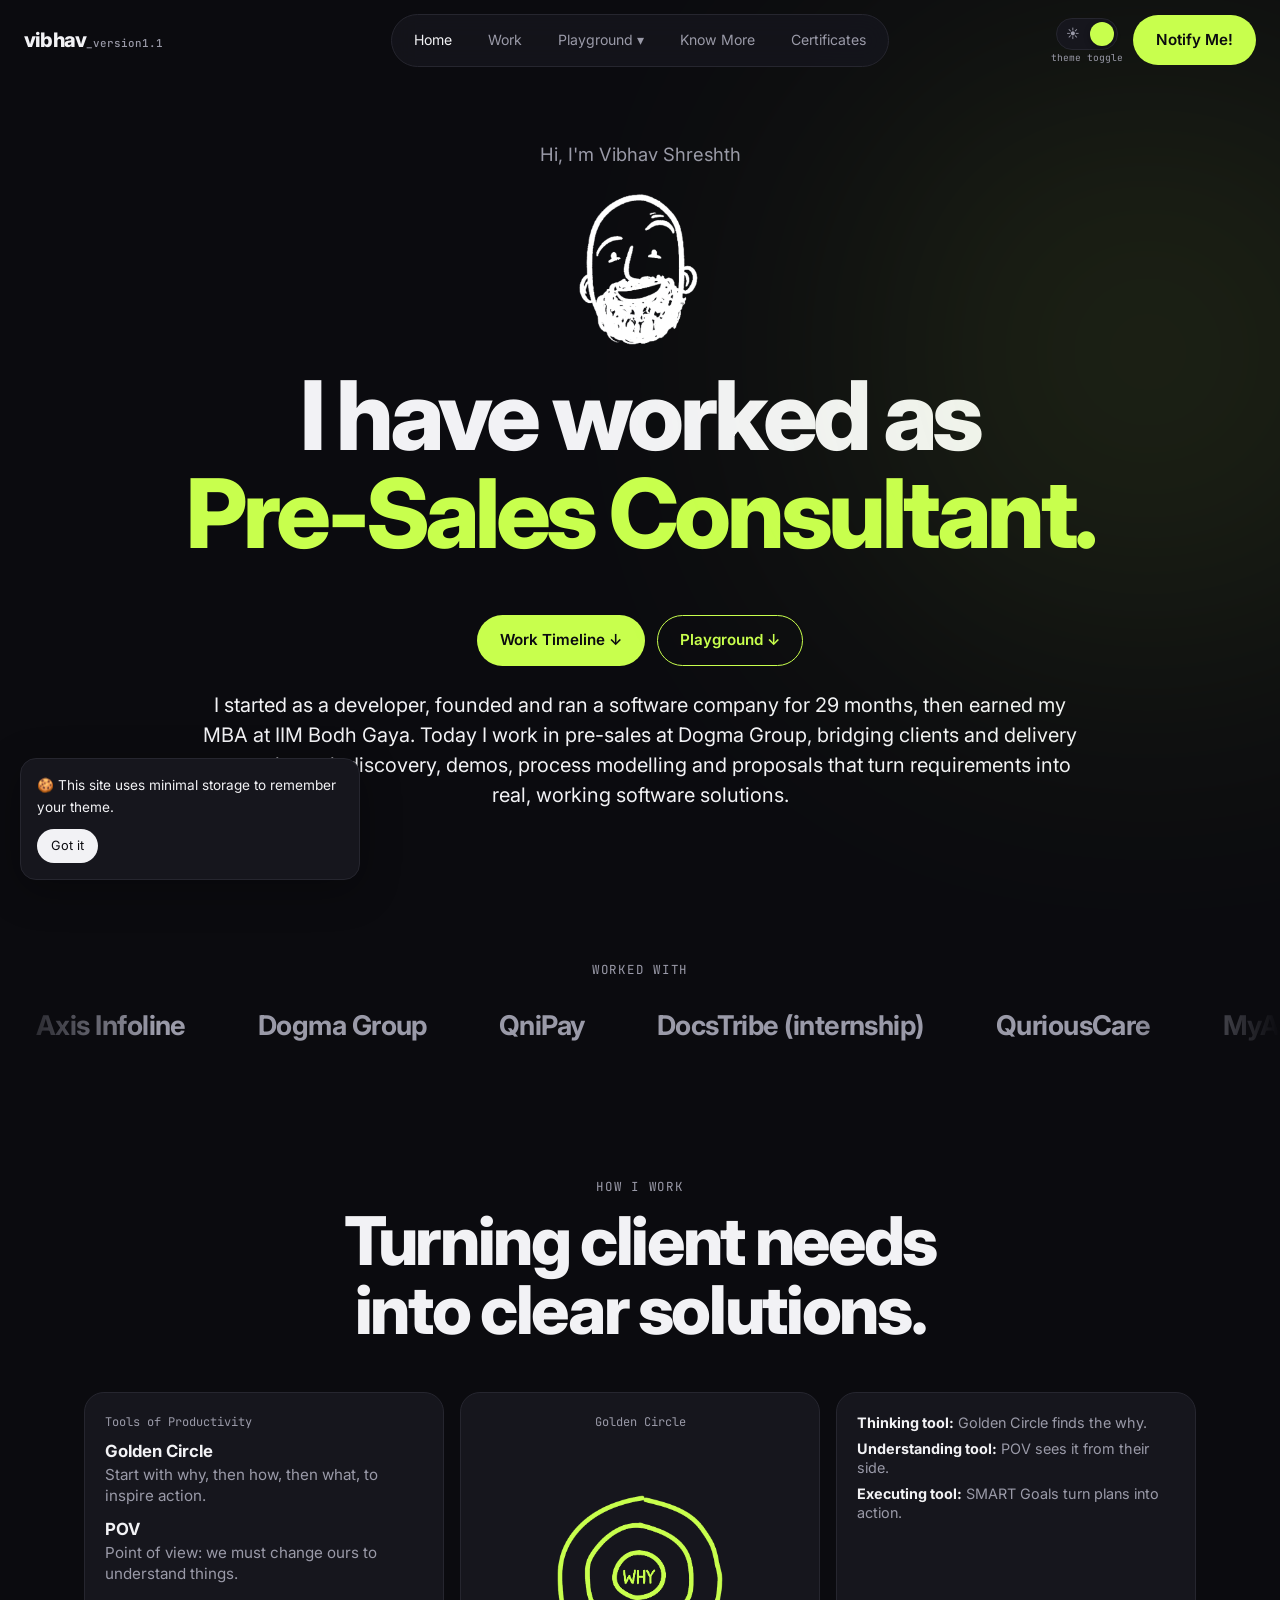
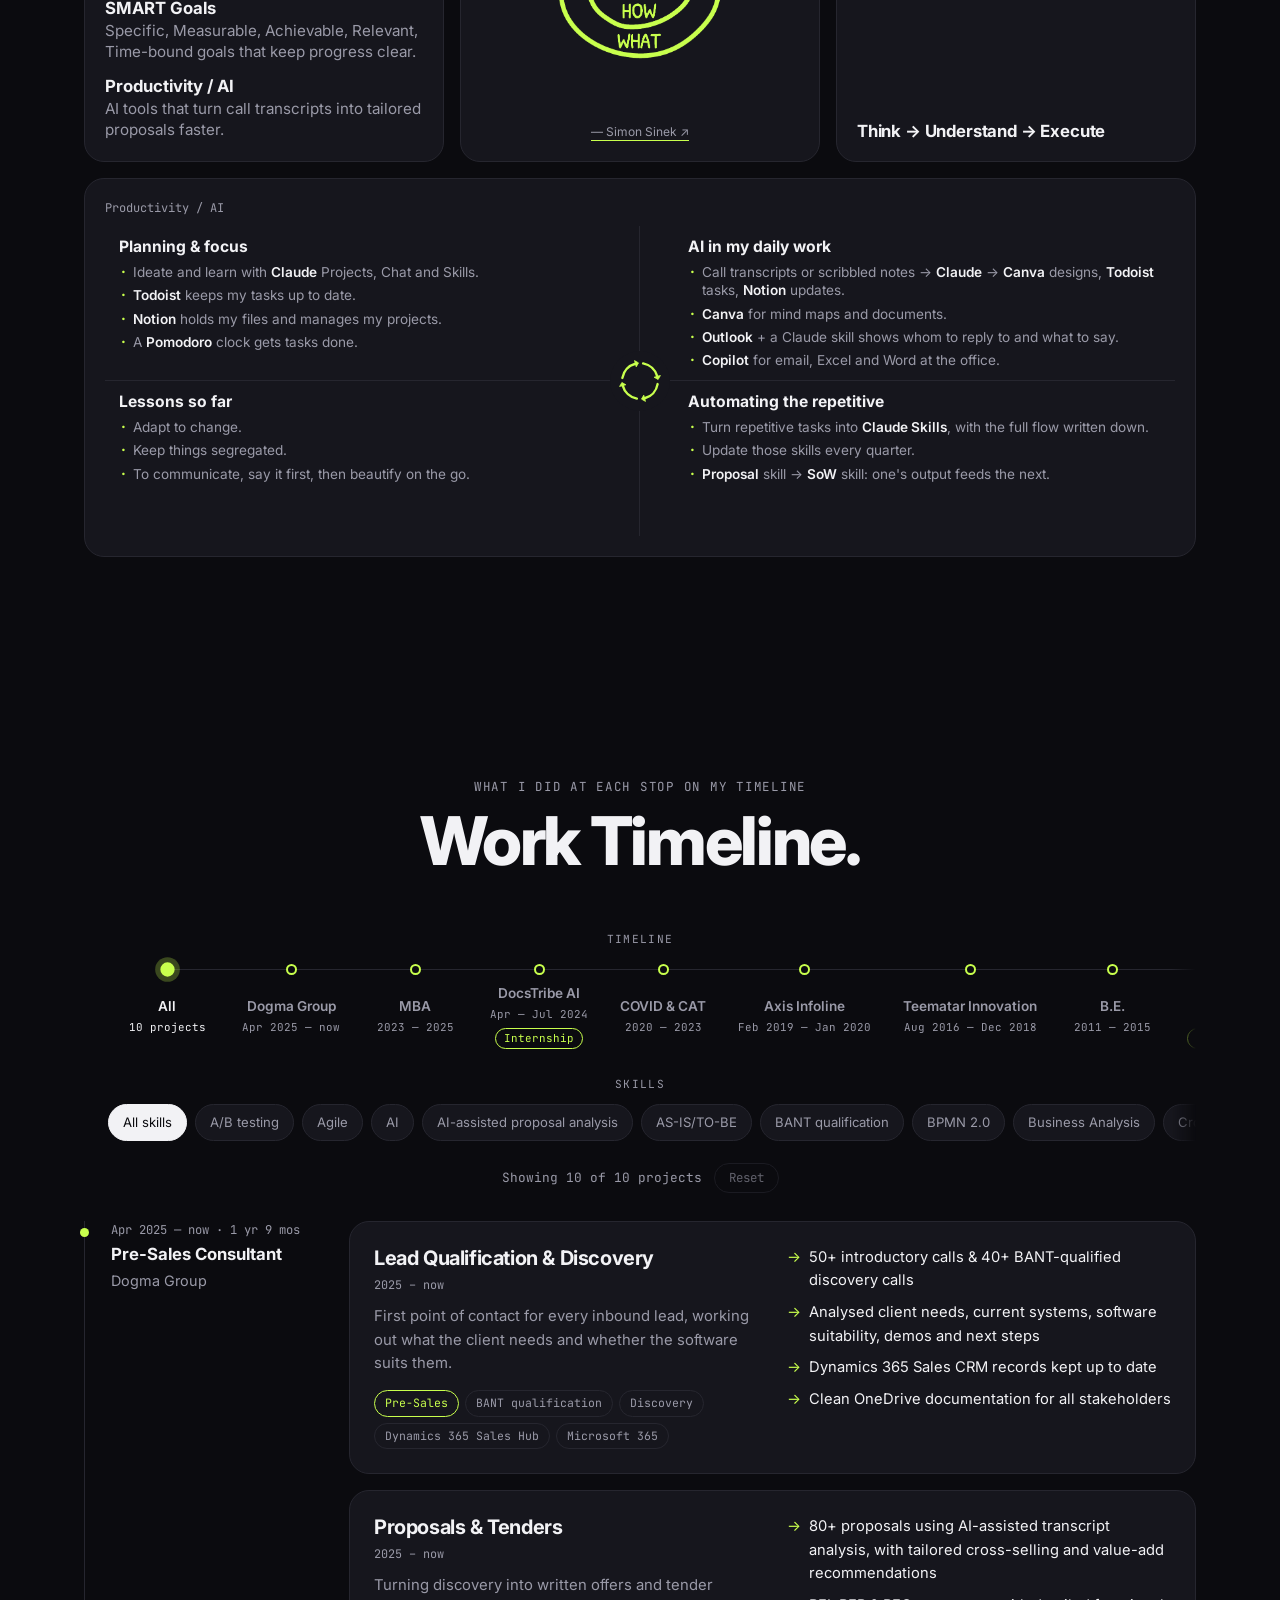
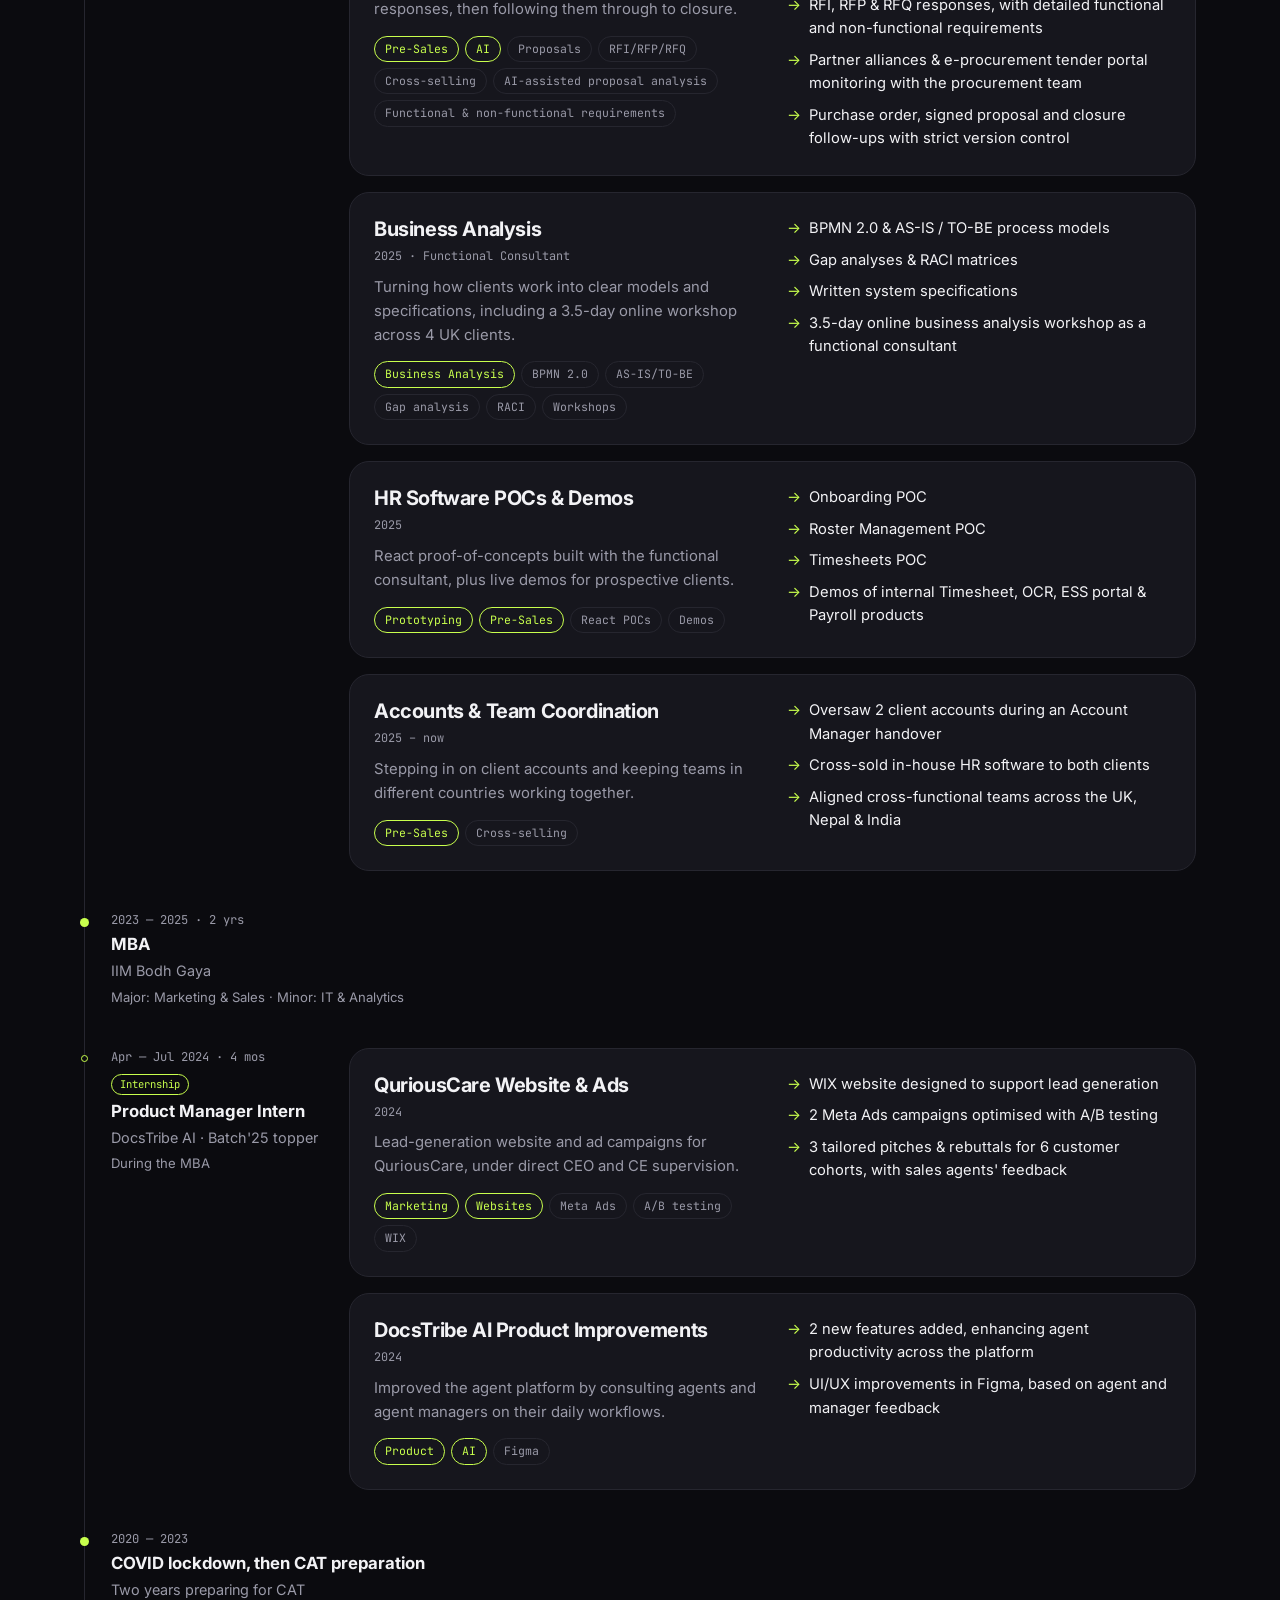
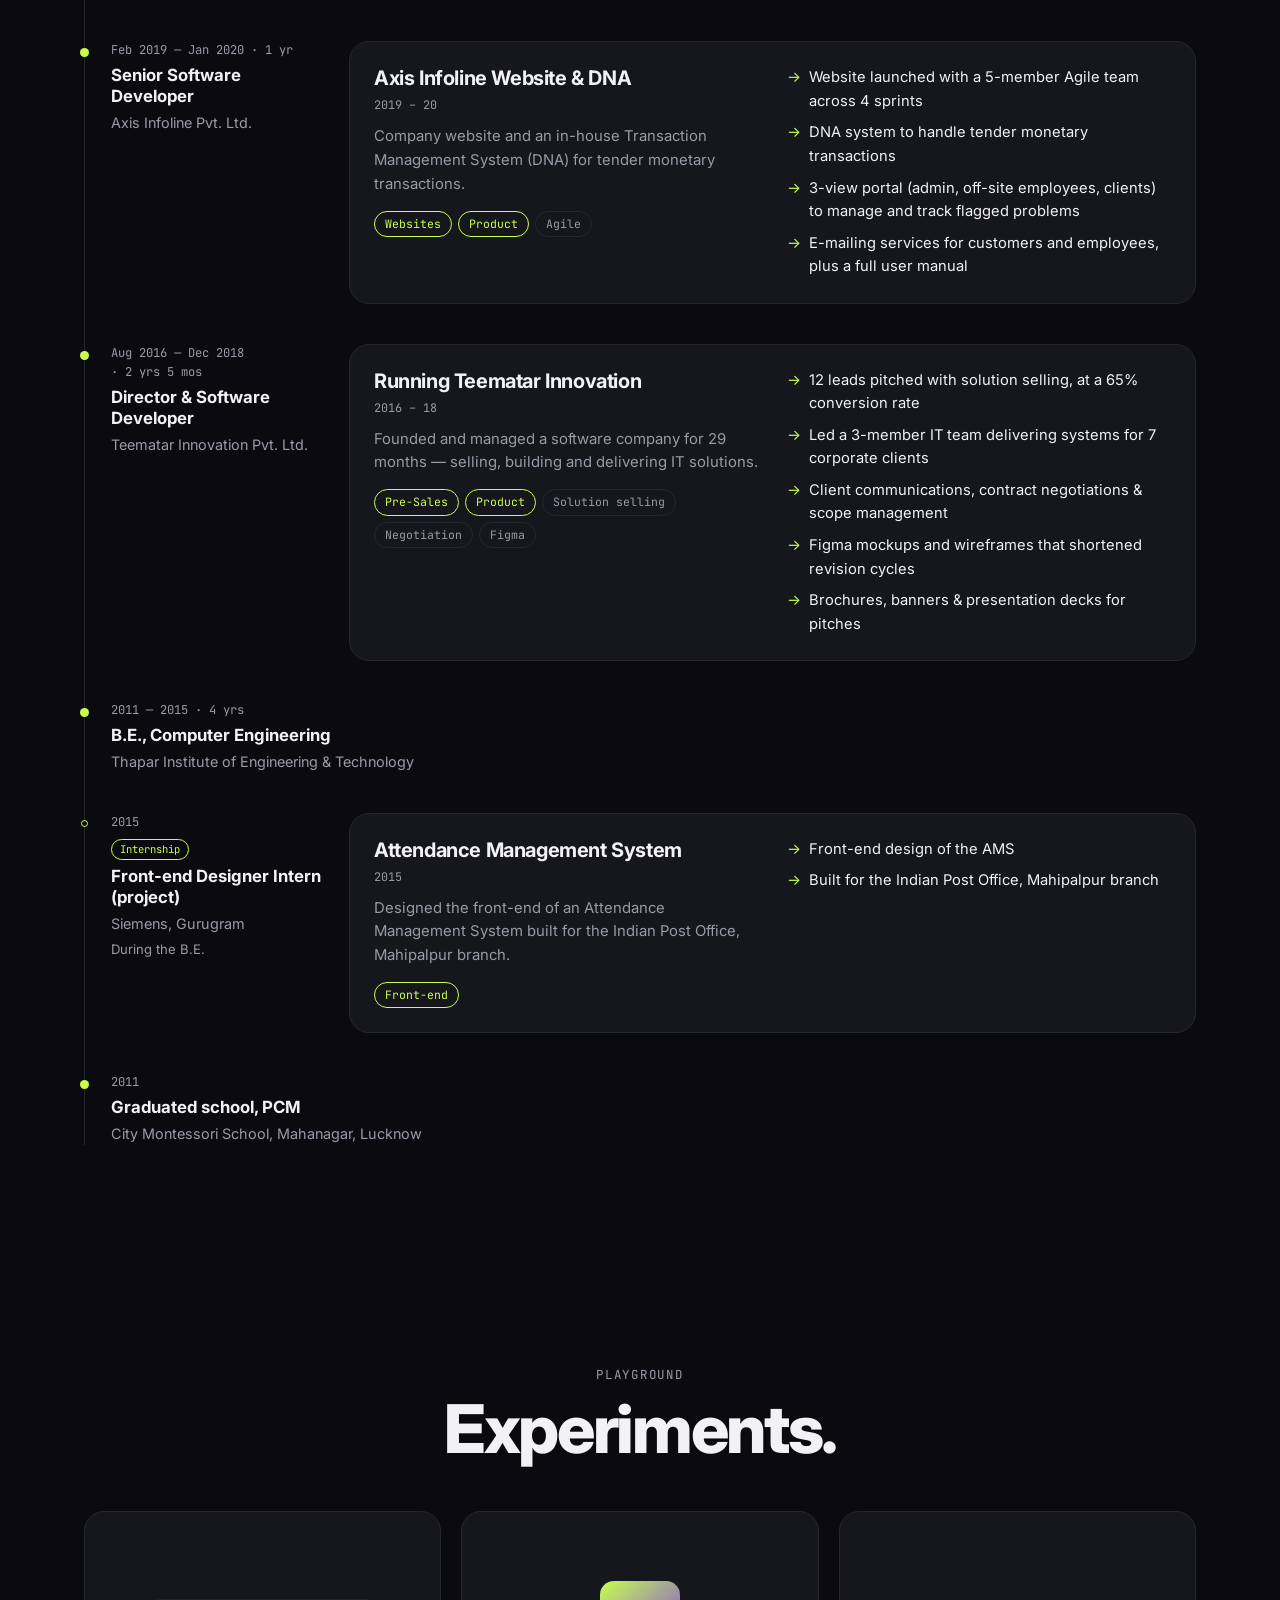
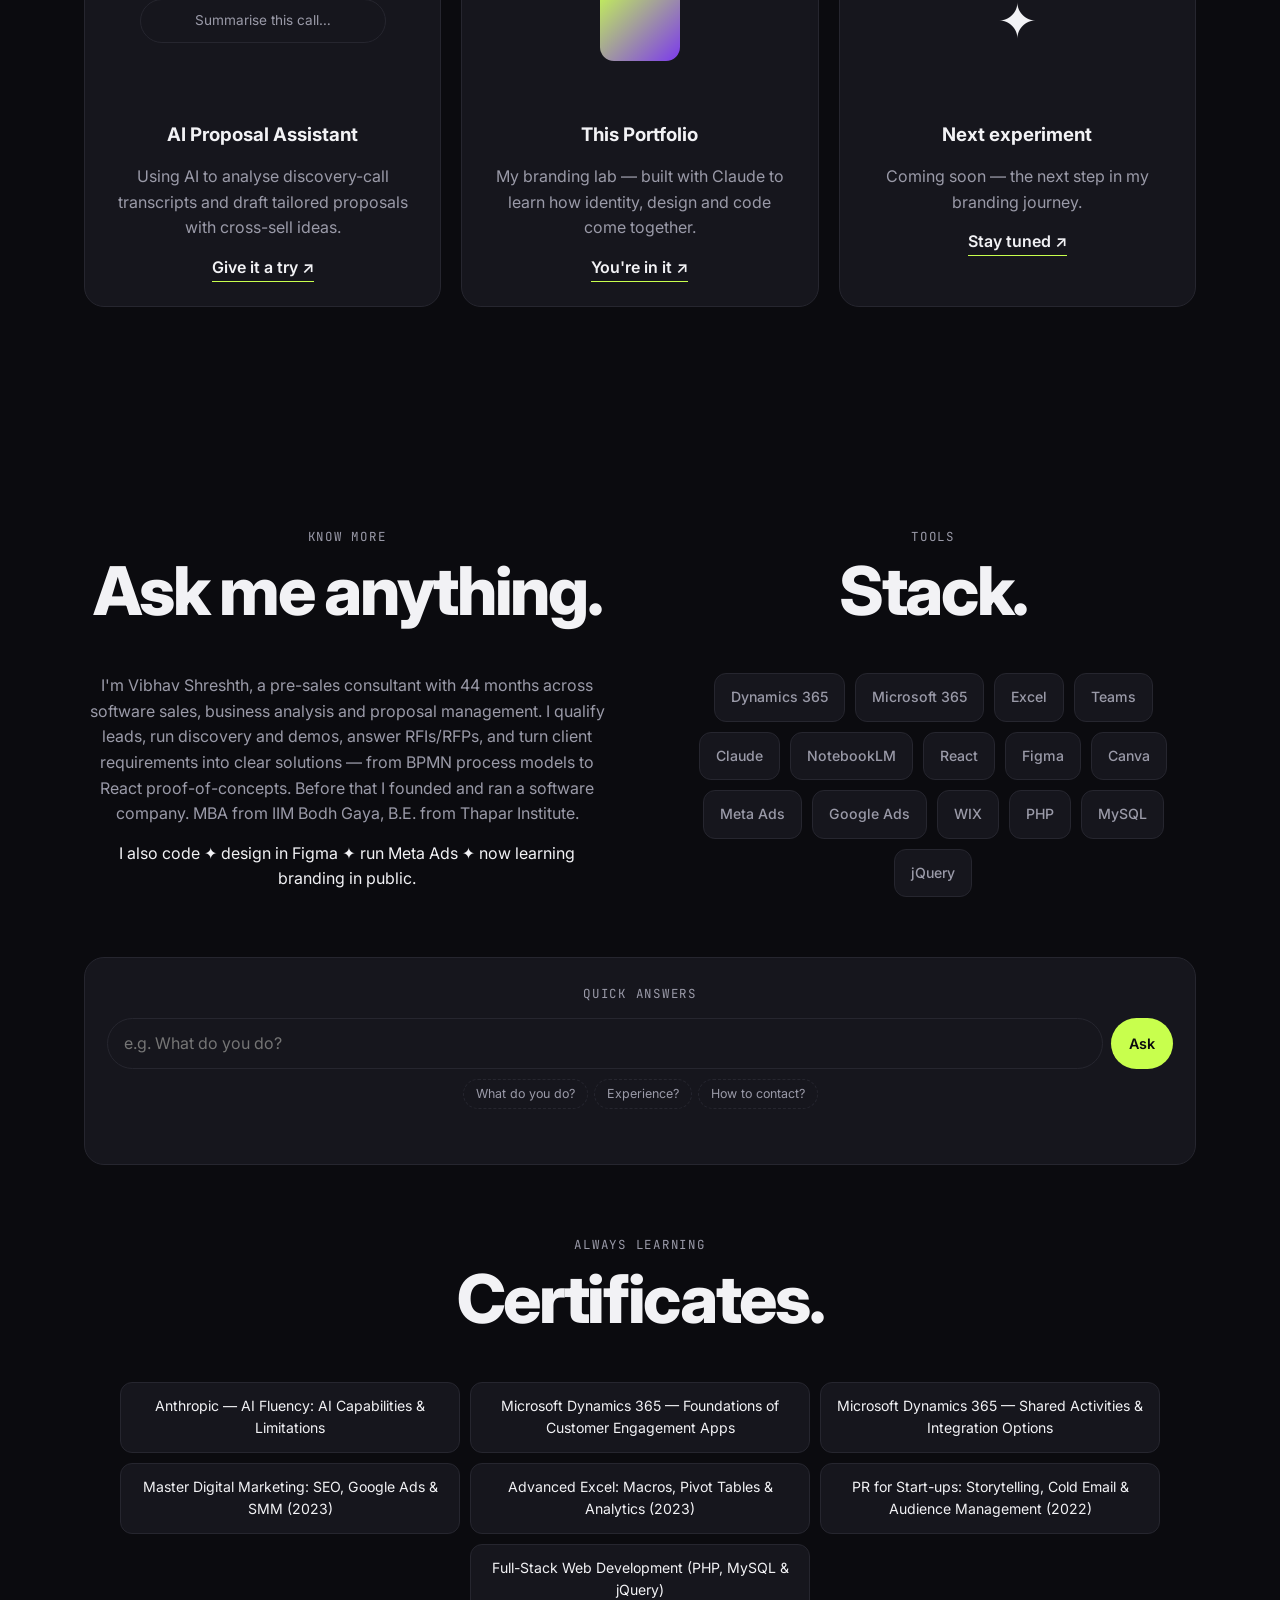
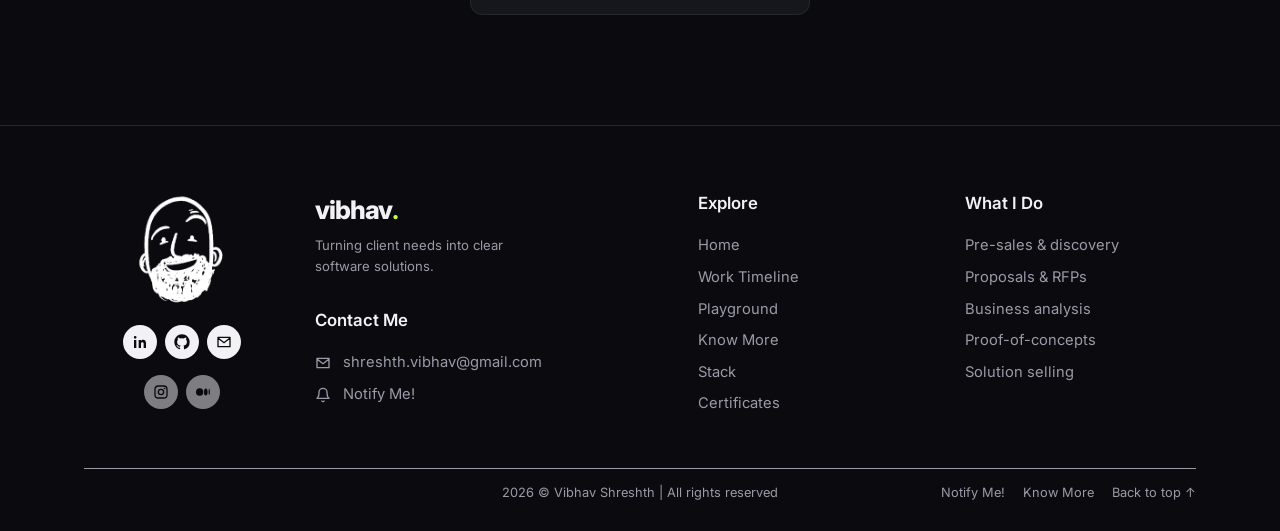
==== commit e9265559: "Redesign portfolio: Work Timeline, Notify Me, new footer - Hero: avatar with red-eye theme transitio" ====
--- a/index.html
+++ b/index.html
@@ -28,7 +28,7 @@
 <link rel="stylesheet" href="assets/css/sections/work.css">
 <link rel="stylesheet" href="assets/css/sections/experiments.css">
 <link rel="stylesheet" href="assets/css/sections/about.css">
-<link rel="stylesheet" href="assets/css/sections/stack.css">
+<link rel="stylesheet" href="assets/css/sections/certificates.css">
 <link rel="stylesheet" href="assets/css/sections/quote.css">
 <link rel="stylesheet" href="assets/css/sections/footer.css">
 <link rel="stylesheet" href="assets/css/themes/cyberpunk.css">
@@ -39,8 +39,10 @@
 <script src="assets/js/theme.js" defer></script>
 <script src="assets/js/navigation.js" defer></script>
 <script src="assets/js/marquee.js" defer></script>
+<script src="assets/js/timeline.js" defer></script>
 <script src="assets/js/projects.js" defer></script>
 <script src="assets/js/stack.js" defer></script>
+<script src="assets/js/notify.js" defer></script>
 <script src="assets/js/chat.js" defer></script>
 <script src="assets/js/main.js" defer></script>
 </head>
@@ -52,33 +54,39 @@
 <!-- 2. NAVIGATION -->
 <header>
   <nav class="nav">
-    <a href="#home" class="logo">vibhav<b>.</b></a>
+    <a href="#home" class="logo">vibhav<b></b><span class="site-version">_version1.1</span></a>
     <div class="pill" id="pill">
-      <a href="#home" class="active">Home</a><a href="#work">Work</a><a href="#experiments">Experiments</a><a href="#about">About</a><a href="#stack">Stack</a>
+      <a href="#home" class="active">Home</a><a href="#work">Work</a><span class="pg-drop"><a href="#experiments" aria-haspopup="true">Playground ▾</a><span class="pg-menu"><a href="#exp-proposal">AI Proposal Assistant</a><a href="#exp-portfolio">This Portfolio</a><a href="#exp-next">Next experiment</a></span></span><a href="#know-more">Know More</a><a href="#certificates">Certificates</a>
     </div>
     <div class="nav-right">
-      <a class="btn primary" href="https://calendly.com" target="_blank" rel="noopener">Book a Call</a>
-      <button class="switch" id="themeBtn" role="switch" aria-checked="true" aria-label="Dark mode"><span class="trk"><span class="ic sun">☀</span><span class="ic moon">☾</span><span class="knob"></span></span></button>
+      <div class="theme-wrap">
+        <button class="switch" id="themeBtn" role="switch" aria-checked="true" aria-label="Dark mode"><span class="trk"><span class="ic sun">☀</span><span class="ic moon">☾</span><span class="knob"></span></span></button>
+        <span class="theme-label">theme toggle</span>
+      </div>
+      <button class="btn primary notify-open" type="button">Notify Me!</button>
       <button class="icon-btn" id="menuBtn" aria-label="Menu">☰</button>
     </div>
   </nav>
 </header>
-<div id="mobileMenu"><a href="#home">Home</a><a href="#work">Work</a><a href="#experiments">Experiments</a><a href="#about">About</a><a href="#stack">Stack</a></div>
+<div id="mobileMenu"><a href="#home">Home</a><a href="#work">Work</a><a href="#experiments">Playground</a><a href="#know-more">Know More</a><a href="#certificates">Certificates</a></div>
 
 <!-- 3. HERO -->
 <section id="home">
   <div class="glow"></div>
   <div class="wrap">
-    <p class="hero-hi reveal">👋 Hi, I'm Vibhav Shreshth</p>
+    <p class="hero-hi reveal">Hi, I'm Vibhav Shreshth</p>
+    <div class="hero-avatar reveal">
+      <img src="assets/img/avatar.png" width="526" height="523" alt="Illustrated portrait of Vibhav Shreshth">
+      <span class="eye l" aria-hidden="true"></span><span class="eye r" aria-hidden="true"></span>
+    </div>
     <h1 class="hero-h reveal">I have worked as<br>
       <span class="roles"><ul><li>Pre-Sales Consultant.</li><li>Solution Seller.</li><li>AI Product Manager.</li><li>Website Designer.</li><li>Frontend Developer.</li><li>PHP Developer.</li><li>Pre-Sales Consultant.</li></ul></span>
     </h1>
-    <div class="hero-blocks reveal">
-      <div><strong>41 months in pre-sales</strong>Software sales, business analysis and proposal management.</div>
-      <div><strong>I turn needs into solutions</strong>Discovery, BPMN models and React proof-of-concepts.</div>
-      <div><strong>Founder → MBA</strong>Ran a software company, then MBA at IIM Bodh Gaya.</div>
-    </div>
-    <a href="#work" class="btn primary reveal">See my work ↓</a>
+    <div class="hero-ctas reveal">
+      <a href="#work" class="btn primary">Work Timeline ↓</a>
+      <a href="#experiments" class="btn outline">Playground ↓</a>
+    </div>
+    <p class="hero-intro reveal">I started as a developer, founded and ran a software company for 29 months, then earned my MBA at IIM Bodh Gaya. Today I work in pre-sales at Dogma Group, bridging clients and delivery teams through discovery, demos, process modelling and proposals that turn requirements into real, working software solutions. </p>
   </div>
 </section>
 
@@ -86,7 +94,7 @@
 <div class="logos">
   <p class="eyebrow">Worked with</p>
   <div class="marquee"><div class="track" id="track">
-    <span>Axis Infoline</span><span>Dogma Group</span><span>QniPay</span><span>DocsTribe</span><span>QuriousCare</span><span>MyAdvo</span><span>Ubunanny</span><span>Indulge Festival</span>
+    <span>Axis Infoline</span><span>Dogma Group</span><span>QniPay</span><span>DocsTribe (internship)</span><span>QuriousCare</span><span>MyAdvo</span><span>Ubunanny</span><span>Indulge Festival</span>
   </div></div>
 </div>
 
@@ -96,13 +104,64 @@
     <p class="eyebrow reveal">How I work</p>
     <h2 class="title reveal">Turning client needs<br>into clear solutions.</h2>
     <div class="bento reveal">
-      <div class="tile t-tall"><span class="lbl">Proposal Printer · 80+ sent</span><div class="receipt">PROPOSAL #080<br>———————<br>Discovery ✓<br>Gap analysis ✓<br>Demo ✓<br>Cross-sell ✓<br>———————<br>SIGNED ✦</div></div>
-      <div class="tile"><span class="lbl">Lead conversion · 65%</span><div class="gauge"><i></i></div></div>
-      <div class="tile"><span class="lbl">Lead qualification</span><div class="otp"><b>B</b><b>A</b><b>N</b><b>T</b></div></div>
-      <div class="tile t-wide"><span class="lbl">Pipeline forecast · Dynamics 365</span>
-        <svg viewBox="0 0 300 100" style="width:100%;height:120px"><path d="M0 80 L40 70 L80 75 L120 50 L160 55 L200 30" fill="none" stroke="var(--accent)" stroke-width="3"/><path d="M200 30 L240 25 L300 10" fill="none" stroke="var(--accent)" stroke-width="3" stroke-dasharray="6 6" opacity=".6"/></svg></div>
-      <div class="tile"><span class="lbl">90+ client calls</span><div class="candles"><i style="height:40%"></i><i class="d" style="height:60%"></i><i style="height:75%"></i><i style="height:55%"></i><i class="d" style="height:35%"></i><i style="height:90%"></i></div></div>
-      <div class="tile"><span class="lbl">UK · Nepal · India teams</span><div class="lanes"><div><i></i></div><div><i style="animation-delay:.6s"></i></div><div><i style="animation-delay:1.2s"></i></div></div></div>
+      <div class="tile t-tall t-left"><span class="lbl">Tools of Productivity</span>
+        <ul class="pt">
+          <li><b>Golden Circle</b>Start with why, then how, then what, to inspire action.</li>
+          <li><b>POV</b>Point of view: we must change ours to understand things.</li>
+          <li><b>SMART Goals</b>Specific, Measurable, Achievable, Relevant, Time-bound goals that keep progress clear.</li>
+          <li><b>Productivity / AI</b>AI tools that turn call transcripts into tailored proposals faster.</li>
+        </ul>
+      </div>
+      <a class="tile gc-card" href="https://simonsinek.com/golden-circle" target="_blank" rel="noopener"><span class="lbl">Golden Circle</span>
+        <div class="gc" role="img" aria-label="Golden Circle diagram: why at the centre, how around it, what on the outside"><i class="o"></i><i class="m"></i><i class="n"></i><i class="w"></i></div>
+        <span class="gc-credit">— Simon Sinek ↗</span>
+      </a>
+      <div class="tile t-left how3">
+        <ul>
+          <li><b>Thinking tool:</b> Golden Circle finds the why.</li>
+          <li><b>Understanding tool:</b> POV sees it from their side.</li>
+          <li><b>Executing tool:</b> SMART Goals turn plans into action.</li>
+        </ul>
+        <blockquote class="imp-quote">Think →  Understand →  Execute</blockquote>
+      </div>
+      <div class="tile t-wide t-left pa"><span class="lbl">Productivity / AI</span>
+        <!-- Quadrants run clockwise -->
+        <div class="quad">
+          <div class="q q1"><b>Planning &amp; focus</b>
+            <ul>
+              <li>Ideate and learn with <b>Claude</b> Projects, Chat and Skills.</li>
+              <li><b>Todoist</b> keeps my tasks up to date.</li>
+              <li><b>Notion</b> holds my files and manages my projects.</li>
+              <li>A <b>Pomodoro</b> clock gets tasks done.</li>
+            </ul>
+          </div>
+          <div class="q q2"><b>AI in my daily work</b>
+            <ul>
+              <li>Call transcripts or scribbled notes → <b>Claude</b> → <b>Canva</b> designs, <b>Todoist</b> tasks, <b>Notion</b> updates.</li>
+              <li><b>Canva</b> for mind maps and documents.</li>
+              <li><b>Outlook</b> + a Claude skill shows whom to reply to and what to say.</li>
+              <li><b>Copilot</b> for email, Excel and Word at the office.</li>
+            </ul>
+          </div>
+          <div class="q q3"><b>Automating the repetitive</b>
+            <ul>
+              <li>Turn repetitive tasks into <b>Claude Skills</b>, with the full flow written down.</li>
+              <li>Update those skills every quarter.</li>
+              <li><b>Proposal</b> skill → <b>SoW</b> skill: one's output feeds the next.</li>
+            </ul>
+          </div>
+          <div class="q q4"><b>Lessons so far</b>
+            <ul>
+              <li>Adapt to change.</li>
+              <li>Keep things segregated.</li>
+              <li>To communicate, say it first, then beautify on the go.</li>
+            </ul>
+          </div>
+          <div class="q-cycle" aria-hidden="true">
+            <svg viewBox="0 0 64 64"><defs><g id="qArrow"><path d="M35.82 10.33A22 22 0 0 1 53.25 26.31" fill="none" stroke="currentColor" stroke-width="3" stroke-linecap="round"/><polygon points="54.29,30.17 57.11,25.27 49.39,27.35" fill="currentColor" stroke="currentColor" stroke-linejoin="round"/></g></defs><use href="#qArrow"/><use href="#qArrow" transform="rotate(90 32 32)"/><use href="#qArrow" transform="rotate(180 32 32)"/><use href="#qArrow" transform="rotate(270 32 32)"/></svg>
+          </div>
+        </div>
+      </div>
     </div>
   </div>
 </section>
@@ -110,10 +169,17 @@
 <!-- 6. WORK -->
 <section id="work">
   <div class="wrap">
-    <p class="eyebrow reveal">Selected projects</p>
-    <h2 class="title reveal">Works.</h2>
-    <div class="filters" id="filters"></div>
-    <p class="count" id="count"></p>
+    <p class="eyebrow reveal">What I did at each stop on my timeline</p>
+    <h2 class="title reveal">Work Timeline.</h2>
+    <!-- Two sideways-scrolling filter strips, the Timeline (main) and skills.
+         The bar sticks under the top menu while the Work Timeline section is on screen. -->
+    <div class="work-filters" id="workFilters">
+      <p class="f-lbl">Timeline</p>
+      <div class="fstrip tl-strip" id="filters" role="group" aria-label="Filter by timeline"></div>
+      <p class="f-lbl">Skills</p>
+      <div class="fstrip skill-strip" id="skillStrip" role="group" aria-label="Filter by skill"></div>
+      <p class="count"><span id="count"></span><button class="f-reset" id="fReset" type="button">Reset</button></p>
+    </div>
     <div class="projects" id="projects"></div>
   </div>
 </section>
@@ -124,96 +190,136 @@
     <p class="eyebrow reveal">Playground</p>
     <h2 class="title reveal">Experiments.</h2>
     <div class="exp reveal">
-      <div class="card"><div class="vis"><div class="chat-in">Summarise this call…</div></div><h3>AI Proposal Assistant</h3><p style="color:var(--muted)">Using AI to analyse discovery-call transcripts and draft tailored proposals with cross-sell ideas.</p><a class="more" href="#">Give it a try ↗</a></div>
-      <div class="card"><div class="vis"><div class="spin"></div></div><h3>This Portfolio</h3><p style="color:var(--muted)">My branding lab — built with Claude to learn how identity, design and code come together.</p><a class="more" href="#home">You're in it ↗</a></div>
-      <div class="card"><div class="vis" style="font-size:3rem">✦</div><h3>Next experiment</h3><p style="color:var(--muted)">Coming soon — the next step in my branding journey.</p><a class="more" href="#">Stay tuned ↗</a></div>
+      <div class="card" id="exp-proposal"><div class="vis"><div class="chat-in">Summarise this call…</div></div><h3>AI Proposal Assistant</h3><p style="color:var(--muted)">Using AI to analyse discovery-call transcripts and draft tailored proposals with cross-sell ideas.</p><a class="more" href="#">Give it a try ↗</a></div>
+      <div class="card" id="exp-portfolio"><div class="vis"><div class="spin"></div></div><h3>This Portfolio</h3><p style="color:var(--muted)">My branding lab — built with Claude to learn how identity, design and code come together.</p><a class="more" href="#home">You're in it ↗</a></div>
+      <div class="card" id="exp-next"><div class="vis" style="font-size:3rem">✦</div><h3>Next experiment</h3><p style="color:var(--muted)">Coming soon — the next step in my branding journey.</p><a class="more" href="#">Stay tuned ↗</a></div>
     </div>
   </div>
 </section>
 
 <!-- 8. ABOUT -->
-<section id="about">
+<section id="know-more">
   <div class="wrap about">
     <div class="reveal">
-      <p class="eyebrow">About</p>
-      <h2 class="title">Ask me<br>anything.</h2>
-      <p style="color:var(--muted)">I'm Vibhav Shreshth, a pre-sales consultant with 41 months across software sales, business analysis and proposal management. I qualify leads, run discovery and demos, answer RFIs/RFPs, and turn client requirements into clear solutions — from BPMN process models to React proof-of-concepts. Before that I founded and ran a software company. MBA from IIM Bodh Gaya, B.E. from Thapar Institute.</p>
+      <p class="eyebrow">Know More</p>
+      <h2 class="title">Ask me anything.</h2>
+      <p style="color:var(--muted)">I'm Vibhav Shreshth, a pre-sales consultant with 44 months across software sales, business analysis and proposal management. I qualify leads, run discovery and demos, answer RFIs/RFPs, and turn client requirements into clear solutions — from BPMN process models to React proof-of-concepts. Before that I founded and ran a software company. MBA from IIM Bodh Gaya, B.E. from Thapar Institute.</p>
       <p style="margin-top:14px">I also code ✦ design in Figma ✦ run Meta Ads ✦ now learning branding in public.</p>
-      <div class="ask">
-        <span class="eyebrow">Quick answers</span>
-        <form id="askForm"><input id="askIn" placeholder="e.g. What do you do?"><button class="small">Ask</button></form>
-        <div class="chips"><button>What do you do?</button><button>Experience?</button><button>How to contact?</button></div>
-        <p class="ans" id="askAns"></p>
-      </div>
-    </div>
-    <div class="reveal">
-      <p class="eyebrow" style="margin-bottom:20px">Journey</p>
-      <ul class="timeline">
-        <li><span class="yr">Apr 2025 — now</span><b>Pre-Sales Consultant</b>Dogma Group</li>
-        <li><span class="yr">2025</span><b>MBA</b>IIM Bodh Gaya</li>
-        <li><span class="yr">Apr — Jul 2024</span><b>Product Manager Intern</b>DocsTribe AI · Batch'25 topper</li>
-        <li><span class="yr">Feb 2019 — Jan 2020</span><b>Senior Software Developer</b>Axis Infoline Pvt. Ltd.</li>
-        <li><span class="yr">Aug 2016 — Dec 2018</span><b>Director & Software Developer</b>Teematar Innovation Pvt. Ltd.</li>
-        <li><span class="yr">2015</span><b>Front-end Designer (project)</b>Siemens, Gurugram</li>
-        <li><span class="yr">2015</span><b>B.E.</b>Thapar Institute of Engineering & Technology</li>
-      </ul>
-    </div>
-  </div>
-</section>
-
-<!-- 9. STACK -->
-<section id="stack">
-  <div class="wrap">
-    <p class="eyebrow reveal">Tools</p>
-    <h2 class="title reveal">Stack.</h2>
-    <div class="tools reveal" id="tools"></div>
-    <div class="skills reveal">
-      <div><b>Sales & Pre-Sales</b><p>BANT qualification, discovery, solution selling, demos, proposals, RFI/RFP/RFQ, cross-selling, negotiation.</p></div>
-      <div><b>Business Analysis</b><p>BPMN 2.0, AS-IS/TO-BE, gap analysis, RACI, functional & non-functional requirements, workshops, Agile.</p></div>
-      <div><b>CRM & Productivity</b><p>Dynamics 365 Sales Hub & Customer Insights, Microsoft 365, Advanced Excel (macros, pivots).</p></div>
-      <div><b>AI & Prototyping</b><p>Claude, NotebookLM, AI-assisted proposal analysis, React POCs, Figma, Canva.</p></div>
-      <div><b>Marketing & Web</b><p>Meta Ads, Google Ads, A/B testing, SEO, social media, WIX, PHP, MySQL, jQuery.</p></div>
-    </div>
-    <div class="certs reveal">
-      <p class="eyebrow">Certifications</p>
-      <ul>
-        <li>Anthropic — AI Fluency: AI Capabilities & Limitations</li>
-        <li>Microsoft Dynamics 365 — Foundations of Customer Engagement Apps</li>
-        <li>Microsoft Dynamics 365 — Shared Activities & Integration Options</li>
-        <li>Master Digital Marketing: SEO, Google Ads & SMM (2023)</li>
-        <li>Advanced Excel: Macros, Pivot Tables & Analytics (2023)</li>
-        <li>PR for Start-ups: Storytelling, Cold Email & Audience Management (2022)</li>
-        <li>Full-Stack Web Development (PHP, MySQL & jQuery)</li>
-      </ul>
-    </div>
-  </div>
-</section>
-
-<!-- 10. QUOTE -->
-<section class="quote">
-  <div class="wrap reveal">
-    <blockquote>“A brand is not what you say it is. It's what they say it is.”</blockquote>
-    <cite>— Marty Neumeier</cite>
-  </div>
-</section>
-
-<!-- 11. FOOTER -->
+    </div>
+    <!-- Stack sits in the Know More section's second column; the tools come from data.js -->
+    <div class="reveal" id="stack">
+      <p class="eyebrow">Tools</p>
+      <h2 class="title">Stack.</h2>
+      <div class="tools" id="tools"></div>
+    </div>
+    <!-- Quick answers: a full-width row across both columns -->
+    <div class="ask reveal">
+      <span class="eyebrow">Quick answers</span>
+      <form id="askForm"><input id="askIn" placeholder="e.g. What do you do?"><button class="small">Ask</button></form>
+      <div class="chips"><button>What do you do?</button><button>Experience?</button><button>How to contact?</button></div>
+      <p class="ans" id="askAns"></p>
+    </div>
+  </div>
+  <!-- Certificates: a full-width row under Know More -->
+  <div class="wrap reveal certs" id="certificates">
+      <p class="eyebrow">Always learning</p>
+      <h2 class="title">Certificates.</h2>
+      <div>
+        <ul>
+          <li>Anthropic — AI Fluency: AI Capabilities & Limitations</li>
+          <li>Microsoft Dynamics 365 — Foundations of Customer Engagement Apps</li>
+          <li>Microsoft Dynamics 365 — Shared Activities & Integration Options</li>
+          <li>Master Digital Marketing: SEO, Google Ads & SMM (2023)</li>
+          <li>Advanced Excel: Macros, Pivot Tables & Analytics (2023)</li>
+          <li>PR for Start-ups: Storytelling, Cold Email & Audience Management (2022)</li>
+          <li>Full-Stack Web Development (PHP, MySQL & jQuery)</li>
+        </ul>
+      </div>
+  </div>
+</section>
+
+
+<!-- 10. FOOTER -->
 <footer>
   <div class="wrap">
     <div class="foot">
-      <div><div class="avatar">V</div><p style="color:var(--muted);max-width:320px">Pre-sales consultant turning client needs into clear software solutions — and learning branding in public.</p></div>
-      <div><h4>Menu</h4><a href="#home">Home</a><a href="#work">Works</a><a href="#about">About</a><a href="#stack">Stack</a></div>
-      <div><h4>Contact</h4><a href="mailto:shreshth.vibhav@gmail.com">shreshth.vibhav@gmail.com</a><a href="https://linkedin.com" target="_blank">LinkedIn</a><a href="https://github.com" target="_blank">GitHub</a></div>
-    </div>
-    <div class="credit"><span>Designed and built by Vibhav Shreshth</span><span id="yr"></span></div>
+      <!-- foot-main: the avatar and the name/contact block, kept as two columns of their own -->
+      <div class="foot-main">
+      <!-- Name, tagline and contact details -->
+      <div class="foot-brand">
+        <a href="#home" class="foot-logo">vibhav<b>.</b></a>
+        <p class="foot-tag">Turning client needs into clear software solutions.</p>
+        <div class="foot-contact">
+          <h4>Contact Me</h4>
+          <a href="mailto:shreshth.vibhav@gmail.com"><svg viewBox="0 0 24 24" aria-hidden="true"><path d="M3 5h18v14H3zM3 6l9 7 9-7" fill="none" stroke="currentColor" stroke-width="2" stroke-linejoin="round"/></svg>shreshth.vibhav@gmail.com</a>
+          <a href="#" class="notify-open"><svg viewBox="0 0 24 24" aria-hidden="true"><path d="M6 8a6 6 0 0 1 12 0c0 7 3 9 3 9H3s3-2 3-9M10.3 21a1.9 1.9 0 0 0 3.4 0" fill="none" stroke="currentColor" stroke-width="2" stroke-linecap="round" stroke-linejoin="round"/></svg>Notify Me!</a>
+        </div>
+      </div>
+      <!-- Avatar with the social icons under it (shown as foot-main's first column) -->
+      <div class="foot-avatar">
+        <img src="assets/img/avatar.png" width="526" height="523" alt="Illustrated portrait of Vibhav Shreshth" loading="lazy">
+        <div class="socials">
+          <a href="https://www.linkedin.com/in/vibhav-shreshth-29a411268/" target="_blank" rel="noopener" aria-label="LinkedIn"><svg viewBox="0 0 24 24"><path fill="currentColor" d="M6.5 9H3v12h3.5zM4.75 3a2 2 0 1 0 0 4 2 2 0 0 0 0-4zM21 21h-3.5v-6c0-1.5-.5-2.5-1.9-2.5-1.1 0-1.7.7-2 1.4-.1.3-.1.6-.1 1V21H10V9h3.4v1.6c.5-.8 1.4-1.9 3.4-1.9 2.5 0 4.2 1.6 4.2 5.1z"/></svg></a>
+          <a href="https://github.com/vibhavshreshth" target="_blank" rel="noopener" aria-label="GitHub"><svg viewBox="0 0 24 24"><path fill="currentColor" d="M12 .5C5.65.5.5 5.65.5 12c0 5.08 3.29 9.39 7.86 10.91.58.1.79-.25.79-.56v-2c-3.2.7-3.87-1.37-3.87-1.37-.52-1.33-1.28-1.68-1.28-1.68-1.04-.71.08-.7.08-.7 1.15.08 1.76 1.18 1.76 1.18 1.03 1.76 2.69 1.25 3.35.96.1-.75.4-1.25.73-1.54-2.55-.29-5.24-1.28-5.24-5.68 0-1.25.45-2.28 1.18-3.08-.12-.29-.51-1.46.11-3.04 0 0 .97-.31 3.17 1.18a11 11 0 0 1 5.77 0c2.2-1.49 3.17-1.18 3.17-1.18.62 1.58.23 2.75.11 3.04.74.8 1.18 1.83 1.18 3.08 0 4.41-2.69 5.38-5.25 5.67.41.36.78 1.06.78 2.14v3.17c0 .31.21.67.8.56A11.5 11.5 0 0 0 23.5 12C23.5 5.65 18.35.5 12 .5z"/></svg></a>
+          <a href="mailto:shreshth.vibhav@gmail.com" aria-label="Email"><svg viewBox="0 0 24 24"><path d="M3 5h18v14H3zM3 6l9 7 9-7" fill="none" stroke="currentColor" stroke-width="2" stroke-linejoin="round"/></svg></a>
+          <span class="soc-break" aria-hidden="true"></span>   <!-- second row starts here -->
+          <!-- Instagram and Medium: no links yet. Add href="…" target="_blank" rel="noopener" and remove aria-disabled when ready. -->
+          <a aria-disabled="true" aria-label="Instagram (coming soon)" title="Coming soon"><svg viewBox="0 0 24 24"><rect x="3" y="3" width="18" height="18" rx="5" fill="none" stroke="currentColor" stroke-width="2"/><circle cx="12" cy="12" r="4" fill="none" stroke="currentColor" stroke-width="2"/><circle cx="17.3" cy="6.7" r="1.2" fill="currentColor"/></svg></a>
+          <a aria-disabled="true" aria-label="Medium (coming soon)" title="Coming soon"><svg viewBox="0 0 24 24"><ellipse cx="7" cy="12" rx="5.5" ry="5.8" fill="currentColor"/><ellipse cx="16.2" cy="12" rx="2.7" ry="5.4" fill="currentColor"/><ellipse cx="21.3" cy="12" rx="1" ry="4.8" fill="currentColor"/></svg></a>
+        </div>
+      </div>
+      </div>
+      <nav aria-label="Explore"><h4>Explore</h4><a href="#home">Home</a><a href="#work">Work Timeline</a><a href="#experiments">Playground</a><a href="#know-more">Know More</a><a href="#stack">Stack</a><a href="#certificates">Certificates</a></nav>
+      <nav aria-label="What I do"><h4>What I Do</h4><a href="#work-dogma">Pre-sales &amp; discovery</a><a href="#work-dogma">Proposals &amp; RFPs</a><a href="#work-dogma">Business analysis</a><a href="#work-dogma">Proof-of-concepts</a><a href="#work-teematar">Solution selling</a></nav>
+    </div>
+    <div class="credit">
+      <span class="credit-c"><span id="yr"></span> Vibhav Shreshth | All rights reserved</span>
+      <span class="credit-links"><a href="#" class="notify-open">Notify Me!</a><a href="#know-more">Know More</a><a href="#home">Back to top ↑</a></span>
+    </div>
   </div>
 </footer>
 
 <!-- 12. UTILITIES -->
 <div id="glitch"></div>
 <div id="cookie">🍪 This site uses minimal storage to remember your theme.<div><button id="cookieOk">Got it</button></div></div>
+<!-- PHASE 1: floating "Ask about Vibhav" chat button. Restore this with its script in assets/js/chat.js.
 <div id="chatBox"><b>Ask about Vibhav</b><div id="chatLog" style="margin-top:10px"><p>Hi! Ask about Vibhav's work, experience, skills or how to reach him.</p></div><form id="chatForm"><input id="chatIn" placeholder="Type a question…"><button class="small">Send</button></form></div>
 <button id="chatFab">💬 Ask about Vibhav</button>
+-->
+
+<!-- Notify Me! form. NOT CONNECTED YET: entries go nowhere until the Outlook form is linked in assets/js/notify.js. -->
+<dialog id="notify" aria-labelledby="notifyTitle">
+  <button class="notify-x" type="button" aria-label="Close">✕</button>
+  <form id="notifyForm" novalidate>
+    <h3 id="notifyTitle">Notify Me!</h3>
+    <p>Leave your email ID or WhatsApp number and Vibhav will reach out to you.</p>
+    <label for="notifyIn">Email ID or WhatsApp number</label>
+    <input id="notifyIn" name="contact" autocomplete="email" placeholder="you@example.com or +91 98765 43210" required>
+    <p class="notify-err" id="notifyErr" aria-live="polite"></p>
+    <button class="btn primary" type="submit">Notify Me!</button>
+  </form>
+  <div class="notify-done" id="notifyDone" hidden>
+    <h3>Thank you for contacting!</h3>
+    <p>Vibhav will reach out to you soon.</p>
+  </div>
+</dialog>
+
+<!-- Timeline data, newest first. Not shown itself: assets/js/projects.js builds the Work Timeline section from it.
+     data-work: the entry's id (its projects in data.js use the same "stop")
+     data-short: name on the filter strip (default: the organisation)
+     data-during: shown as happening during another entry, e.g. an internship during the MBA
+     data-since: start month of an ongoing role; its duration is worked out live -->
+<ul id="tlData" hidden>
+  <li data-work="dogma"><span class="yr" data-since="2025-04">Apr 2025 — now</span><b>Pre-Sales Consultant</b>Dogma Group</li>
+  <li data-work="mba" data-short="MBA"><span class="yr">2023 — 2025 <span class="dur">· 2 yrs</span></span><b>MBA</b>IIM Bodh Gaya<br>Major: Marketing &amp; Sales · Minor: IT &amp; Analytics</li>
+  <li data-work="docstribe" data-during="MBA"><span class="yr">Apr — Jul 2024&#32;<span class="dur">· 4 mos</span></span><span class="intern">Internship</span><b>Product Manager Intern</b>DocsTribe AI · Batch'25 topper</li>
+  <li data-work="cat" data-short="COVID &amp; CAT"><span class="yr">2020 — 2023</span><b>COVID lockdown, then CAT preparation</b>Two years preparing for CAT</li>
+  <li data-work="axis"><span class="yr">Feb 2019 — Jan 2020&#32;<span class="dur">· 1 yr</span></span><b>Senior Software Developer</b>Axis Infoline Pvt. Ltd.</li>
+  <li data-work="teematar"><span class="yr">Aug 2016 — Dec 2018&#32;<span class="dur">· 2 yrs 5 mos</span></span><b>Director & Software Developer</b>Teematar Innovation Pvt. Ltd.</li>
+  <li data-work="be" data-short="B.E."><span class="yr">2011 — 2015 <span class="dur">· 4 yrs</span></span><b>B.E., Computer Engineering</b>Thapar Institute of Engineering &amp; Technology</li>
+  <li data-work="siemens" data-during="B.E."><span class="yr">2015</span><span class="intern">Internship</span><b>Front-end Designer Intern (project)</b>Siemens, Gurugram</li>
+  <li data-work="school" data-short="School"><span class="yr">2011</span><b>Graduated school, PCM</b>City Montessori School, Mahanagar, Lucknow</li>
+</ul>
 
 </body>
 </html>
--- a/assets/css/base/variables.css
+++ b/assets/css/base/variables.css
@@ -1,13 +1,38 @@
-/* Design tokens
-   Brand colours, fonts and sizes for the dark (default) and light themes. */
-
-:root{
-  --bg:#0b0b0c; --bg2:#141416; --card:#18181b; --line:#27272a;
-  --text:#f4f4f5; --muted:#a1a1aa; --accent:#c6ff3d; --accent-ink:#0b0b0c;
-  --radius:18px; --max:1180px;
-  --font:'Inter',system-ui,sans-serif; --mono:'JetBrains Mono',monospace;
+/* Design tokens — edit brand colours and fonts here */
+:root {
+  --font: "Inter", system-ui, -apple-system, "Segoe UI", sans-serif;
+  --mono: "JetBrains Mono", ui-monospace, monospace;
+  --display: "Orbitron", var(--font);
+  --radius: 20px;
+  --radius-sm: 12px;
+  --wrap: 1160px;
+  --nav-h: 76px;
+  --ease: cubic-bezier(.2, .8, .2, 1);
 }
-[data-theme="light"]{
-  --bg:#fafaf9; --bg2:#f1f1ef; --card:#ffffff; --line:#e4e4e7;
-  --text:#18181b; --muted:#52525b; --accent:#4f46e5; --accent-ink:#ffffff;
+:root,
+:root[data-theme="dark"] {
+  --bg: #0b0b0f;
+  --bg-2: #121218;
+  --card: #16161d;
+  --line: #26262f;
+  --text: #f2f2f5;
+  --muted: #9a9aa8;
+  --accent: #c8ff4d;
+  --accent-ink: #0b0b0f;
+  --glow: rgba(200, 255, 77, .18);
+  --shadow: 0 20px 60px rgba(0, 0, 0, .45);
+  color-scheme: dark;
 }
+:root[data-theme="light"] {
+  --bg: #f6f5f1;
+  --bg-2: #eceae4;
+  --card: #ffffff;
+  --line: #dddad2;
+  --text: #121216;
+  --muted: #5d5d68;
+  --accent: #4b3cff;
+  --accent-ink: #ffffff;
+  --glow: rgba(75, 60, 255, .14);
+  --shadow: 0 20px 50px rgba(20, 20, 40, .10);
+  color-scheme: light;
+}
--- a/assets/css/base/base.css
+++ b/assets/css/base/base.css
@@ -1,16 +1,63 @@
-/* Base
-   Reset, typography, layout helpers, buttons and scroll-reveal. */
+*, *::before, *::after { box-sizing: border-box; margin: 0; padding: 0; }
+html { scroll-behavior: smooth; scroll-padding-top: var(--nav-h); -webkit-text-size-adjust: 100%; }
+body {
+  font-family: var(--font);
+  background: var(--bg);
+  color: var(--text);
+  line-height: 1.6;
+  overflow-x: hidden;
+  transition: background .4s, color .4s;
+}
+img, svg { display: block; max-width: 100%; }
+a { color: inherit; text-decoration: none; }
+button, input { font: inherit; color: inherit; }
+button { cursor: pointer; border: 0; background: none; }
+ul { list-style: none; }
+::selection { background: var(--accent); color: var(--accent-ink); }
 
-*{box-sizing:border-box;margin:0;padding:0}
-html{scroll-behavior:smooth}
-body{font-family:var(--font);background:var(--bg);color:var(--text);line-height:1.6;transition:background .3s,color .3s;overflow-x:hidden}
-a{color:inherit;text-decoration:none}
-.wrap{max-width:var(--max);margin:0 auto;padding:0 24px}
-section{padding:110px 0}
-.eyebrow{font-family:var(--mono);font-size:.78rem;letter-spacing:.12em;text-transform:uppercase;color:var(--muted)}
-h2.title{font-size:clamp(2.2rem,5vw,3.6rem);font-weight:800;letter-spacing:-.03em;line-height:1.05;margin:10px 0 40px}
-.btn{display:inline-flex;align-items:center;gap:8px;padding:12px 22px;border-radius:999px;font-weight:600;font-size:.95rem;border:1px solid var(--line);transition:transform .2s,background .2s}
-.btn:hover{transform:translateY(-2px)}
-.btn.primary{background:var(--accent);color:var(--accent-ink);border-color:var(--accent)}
-.reveal{opacity:0;transform:translateY(24px);transition:opacity .8s,transform .8s}
-.reveal.in{opacity:1;transform:none}
+.wrap { width: 100%; max-width: var(--wrap); margin: 0 auto; padding: 0 24px; }
+section { padding: 110px 0; position: relative; }
+
+.eyebrow {
+  font-family: var(--mono);
+  font-size: .78rem;
+  letter-spacing: .14em;
+  text-transform: uppercase;
+  color: var(--muted);
+}
+.title {
+  font-size: clamp(2.2rem, 5.5vw, 4.2rem);
+  line-height: 1.02;
+  letter-spacing: -.035em;
+  font-weight: 800;
+  margin: 10px 0 48px;
+}
+
+.btn {
+  display: inline-flex; align-items: center; gap: 8px;
+  padding: 12px 22px;
+  border-radius: 999px;
+  font-weight: 600;
+  font-size: .95rem;
+  border: 1px solid var(--line);
+  transition: transform .25s var(--ease), background .25s, box-shadow .25s;
+}
+.btn:hover { transform: translateY(-2px); }
+.btn.primary { background: var(--accent); color: var(--accent-ink); border-color: transparent; }
+.btn.primary:hover { box-shadow: 0 10px 30px var(--glow); }
+
+button.small {
+  padding: 10px 18px; border-radius: 999px;
+  background: var(--accent); color: var(--accent-ink); font-weight: 600; font-size: .9rem;
+}
+input {
+  background: var(--bg-2); border: 1px solid var(--line); border-radius: 999px;
+  padding: 10px 16px; outline: none; min-width: 0; width: 100%; flex: 1;
+}
+input:focus { border-color: var(--accent); }
+
+/* Scroll reveal */
+.reveal { opacity: 0; transform: translateY(28px); transition: opacity .8s var(--ease), transform .8s var(--ease); }
+.reveal.in { opacity: 1; transform: none; }
+/* Instant colour swap at the end of the theme transition */
+html.swap, html.swap * { transition: none !important; }
--- a/assets/css/components/loader.css
+++ b/assets/css/components/loader.css
@@ -1,4 +1,16 @@
-/* ========== 2. LOADER ========== */
-#loader{position:fixed;inset:0;background:var(--bg);z-index:100;display:flex;align-items:flex-end;justify-content:flex-end;padding:40px;transition:opacity .6s,visibility .6s}
-#loader span{font-family:var(--mono);font-size:clamp(3rem,12vw,9rem);font-weight:500;letter-spacing:-.04em}
-#loader.done{opacity:0;visibility:hidden}
+#loader {
+  position: fixed; inset: 0; z-index: 1000;
+  background: var(--bg);
+  display: flex; align-items: flex-end; justify-content: flex-end;
+  padding: 32px 40px;
+  transition: opacity .6s var(--ease), visibility .6s;
+}
+#loadNum {
+  font-family: var(--display);
+  font-weight: 900;
+  font-size: clamp(4rem, 16vw, 11rem);
+  line-height: 1;
+  color: var(--text);
+  font-variant-numeric: tabular-nums;
+}
+#loader.done { opacity: 0; visibility: hidden; }
--- a/assets/css/components/navbar.css
+++ b/assets/css/components/navbar.css
@@ -4,12 +4,27 @@
 .nav{max-width:var(--max);margin:0 auto;padding:0 24px;display:flex;align-items:center;justify-content:space-between}
 .logo{font-weight:800;font-size:1.25rem;letter-spacing:-.04em}
 .logo b{color:var(--accent)}
+.site-version{font-family:var(--mono);font-size:.68rem;font-weight:500;letter-spacing:0;color:var(--muted);white-space:nowrap}
 .pill{display:flex;gap:4px;background:color-mix(in srgb,var(--card) 80%,transparent);backdrop-filter:blur(14px);border:1px solid var(--line);padding:6px;border-radius:999px}
 .pill a{padding:8px 16px;border-radius:999px;font-size:.88rem;color:var(--muted);transition:.2s}
 .pill a:hover,.pill a.active{color:var(--text);background:var(--bg2)}
+/* Playground menu in the nav pill: opens on hover or keyboard focus. The top padding bridges the gap so it stays open on the way down. */
+.pg-drop{position:relative;display:flex}
+.pg-menu{position:absolute;top:100%;left:50%;z-index:60;min-width:220px;padding-top:12px;transform:translate(-50%,-6px);opacity:0;visibility:hidden;transition:opacity .2s,transform .2s,visibility 0s .2s}
+.pg-drop:hover .pg-menu,.pg-drop:focus-within .pg-menu{opacity:1;visibility:visible;transform:translate(-50%,0);transition:opacity .2s,transform .2s}
+.pill .pg-menu a{display:block;border-radius:0;background:var(--card);border:1px solid var(--line);border-top-width:0;padding:11px 16px;font-size:.88rem;text-align:left;color:var(--muted);box-shadow:0 12px 30px rgba(0,0,0,.18)}
+.pill .pg-menu a:first-child{border-top-width:1px;border-radius:14px 14px 0 0}
+.pill .pg-menu a:last-child{border-radius:0 0 14px 14px}
+.pill .pg-menu a:hover,.pill .pg-menu a:focus-visible{color:var(--text);background:var(--bg2)}
 .nav-right{display:flex;gap:10px;align-items:center}
 .icon-btn{width:42px;height:42px;border-radius:50%;border:1px solid var(--line);background:var(--card);color:var(--text);cursor:pointer;display:grid;place-items:center;font-size:1.05rem}
 #menuBtn{display:none}
 #mobileMenu{display:none;position:fixed;inset:0;background:var(--bg);z-index:49;flex-direction:column;justify-content:center;align-items:center;gap:24px;font-size:2rem;font-weight:700}
 #mobileMenu.open{display:flex}
-@media(max-width:820px){.pill,.nav-right .btn{display:none}#menuBtn{display:grid}}
+@media(max-width:820px){.pill{display:none}#menuBtn{display:grid}}
+/* Tablet held sideways: a slimmer menu bar so it doesn't touch the logo */
+@media(min-width:821px) and (max-width:1100px){.pill a{padding:8px 11px;font-size:.84rem}}
+/* Small screens: Notify Me! stays, just more compact */
+@media(max-width:600px){.nav-right{gap:8px}.nav-right .btn{padding:8px 12px;font-size:.8rem}
+  .logo{display:flex;flex-direction:column;line-height:1.05}   /* version moves under the name to make room */
+  .logo .site-version{font-size:.6rem}}
--- a/assets/css/components/theme-toggle.css
+++ b/assets/css/components/theme-toggle.css
@@ -1,4 +1,6 @@
 /* ========== 17. LIGHT / DARK TOGGLE SWITCH ========== */
+.theme-wrap{display:flex;flex-direction:column;align-items:center;gap:3px}
+.theme-label{font-family:var(--mono);font-size:.6rem;line-height:1;color:var(--muted);white-space:nowrap}
 .switch{background:none;border:0;cursor:pointer;padding:0;display:flex}
 .switch .trk{position:relative;width:62px;height:32px;border-radius:999px;background:var(--card);border:1px solid var(--line);transition:background .3s,border-color .3s}
 .switch .ic{position:absolute;top:50%;transform:translateY(-50%);font-size:.8rem;color:var(--muted);line-height:1}
--- a/assets/css/components/glitch.css
+++ b/assets/css/components/glitch.css
@@ -1,12 +1,25 @@
-/* ========== 15. THEME-SWITCH GLITCH ("system crash") ========== */
-#glitch{position:fixed;inset:0;z-index:95;pointer-events:none;display:none;overflow:hidden}
-#glitch.on{display:block}
-#glitch .slice{position:absolute;left:-10%;right:-10%;backdrop-filter:invert(1) hue-rotate(var(--h,90deg)) saturate(4);-webkit-backdrop-filter:invert(1) hue-rotate(var(--h,90deg)) saturate(4)}
-#glitch .bar{position:absolute;left:0;right:0;mix-blend-mode:difference}
-#glitch .noise{position:absolute;inset:-50%;opacity:.35;background:
-  repeating-linear-gradient(0deg,rgba(255,255,255,.18) 0 1px,transparent 1px 2px),
-  repeating-linear-gradient(90deg,rgba(0,0,0,.4) 0 2px,transparent 2px 5px)}
-#glitch .flash{position:absolute;inset:0}
-body.glitching>*:not(#glitch){transform:var(--gt,none);filter:var(--gf,none)}
-body.glitching{overflow:hidden}
-body.glitching,body.glitching *{transition:none!important}
+#glitch {
+  position: fixed; inset: 0; z-index: 900; pointer-events: none;
+  opacity: 0;
+  background:
+    repeating-linear-gradient(0deg, rgba(255,255,255,.06) 0 1px, transparent 1px 3px),
+    linear-gradient(90deg, rgba(255,0,170,.35), rgba(0,240,255,.35));
+  mix-blend-mode: screen;
+}
+#glitch.on { animation: glitch .9s steps(2) forwards; }
+@keyframes glitch {
+  0%   { opacity: 0; clip-path: inset(0 0 100% 0); }
+  10%  { opacity: 1; clip-path: inset(10% 0 60% 0); transform: translateX(-12px); }
+  25%  { clip-path: inset(50% 0 20% 0); transform: translateX(14px); }
+  40%  { clip-path: inset(0 0 0 0); transform: none; }
+  60%  { clip-path: inset(30% 0 40% 0); transform: translateX(-8px); }
+  80%  { opacity: .7; clip-path: inset(0 0 0 0); transform: none; }
+  100% { opacity: 0; }
+}
+html.glitching body > :not(#glitch):not(#loader) { animation: shake .45s steps(3) 2; }
+@keyframes shake {
+  0% { transform: translate(0); filter: none; }
+  33% { transform: translate(-3px, 2px); filter: hue-rotate(90deg); }
+  66% { transform: translate(3px, -2px); filter: hue-rotate(-90deg); }
+  100% { transform: translate(0); filter: none; }
+}
--- a/assets/css/components/widgets.css
+++ b/assets/css/components/widgets.css
@@ -2,6 +2,20 @@
 #cookie{position:fixed;left:20px;bottom:20px;max-width:340px;background:var(--card);border:1px solid var(--line);border-radius:16px;padding:16px;font-size:.85rem;z-index:60;box-shadow:0 10px 40px rgba(0,0,0,.3)}
 #cookie div{display:flex;gap:8px;margin-top:10px}
 #cookie button,.small{white-space:nowrap;background:var(--text);color:var(--bg);border:0;border-radius:999px;padding:7px 14px;cursor:pointer;font:inherit;font-size:.8rem}
+/* Notify Me! form */
+button.btn{font:inherit;font-weight:600;font-size:.95rem;cursor:pointer}
+#notify{margin:auto;width:min(420px,calc(100vw - 32px));background:var(--card);color:var(--text);border:1px solid var(--line);border-radius:22px;padding:30px 26px 26px;text-align:center;box-shadow:0 20px 60px rgba(0,0,0,.4)}
+#notify::backdrop{background:rgba(0,0,0,.55);backdrop-filter:blur(4px)}
+#notify h3{font-size:1.5rem;letter-spacing:-.02em;margin-bottom:8px}
+#notify p{color:var(--muted);font-size:.93rem}
+#notify label{display:block;text-align:left;font-size:.8rem;font-family:var(--mono);color:var(--muted);margin:20px 0 6px}
+#notify input{width:100%;background:var(--bg2);border:1px solid var(--line);color:var(--text);padding:12px 16px;border-radius:999px;font:inherit}
+#notify input:focus{outline:2px solid var(--accent);outline-offset:1px}
+#notify .notify-err{color:#ef4444;font-size:.82rem;min-height:1.3em;margin:6px 0 10px;text-align:left}
+#notify .btn{width:100%;justify-content:center}
+.notify-x{position:absolute;top:12px;right:12px;width:32px;height:32px;border-radius:50%;border:1px solid var(--line);background:none;color:var(--muted);cursor:pointer;font-size:.85rem}
+.notify-done{padding:10px 0}
+/* PHASE 1: styles for the floating "Ask about Vibhav" chat button, kept for when it returns */
 #chatFab{position:fixed;right:20px;bottom:20px;z-index:60;background:var(--accent);color:var(--accent-ink);border:0;border-radius:999px;padding:13px 20px;font:inherit;font-weight:600;cursor:pointer;box-shadow:0 10px 30px rgba(0,0,0,.3)}
 #chatBox{position:fixed;right:20px;bottom:80px;width:320px;max-width:calc(100vw - 40px);background:var(--card);border:1px solid var(--line);border-radius:18px;padding:16px;z-index:60;display:none}
 #chatBox.open{display:block}
--- a/assets/css/sections/hero.css
+++ b/assets/css/sections/hero.css
@@ -3,12 +3,21 @@
 #home>.wrap{width:100%}
 .glow{position:absolute;width:520px;height:520px;border-radius:50%;background:var(--accent);filter:blur(160px);opacity:.14;top:10%;right:-10%;pointer-events:none}
 .hero-hi{font-size:1.15rem;color:var(--muted);margin-bottom:16px}
+.hero-avatar{position:relative;width:clamp(130px,14vw,170px);aspect-ratio:526/523;margin-bottom:14px}
+.hero-avatar img{display:block;width:100%;height:100%}
+[data-theme="dark"] .hero-avatar img,[data-theme="cyber"] .hero-avatar img{filter:invert(1)}
+/* Red eyes: on during the theme-switch glitch, then fade out */
+.hero-avatar .eye{position:absolute;width:6%;aspect-ratio:1;border-radius:50%;background:#ff1a1a;box-shadow:0 0 4px 1px #ff1a1a,0 0 12px 3px rgba(255,26,26,.7);transform:translate(-50%,-50%);opacity:0;transition:opacity .6s}
+.hero-avatar .eye.l{left:34.6%;top:41.3%}
+.hero-avatar .eye.r{left:58.2%;top:39.8%}
+body.glitching .hero-avatar .eye{opacity:1}
 .hero-h{font-size:clamp(2.6rem,7.5vw,6rem);font-weight:800;letter-spacing:-.045em;line-height:.98}
-.roles{display:block;height:1.05em;overflow:hidden;color:var(--accent)}
+.roles{display:block;height:1.3em;overflow:hidden;color:var(--accent)}
 .roles ul{list-style:none;animation:roll 15s cubic-bezier(.7,0,.3,1) infinite}
-.roles li{height:1.05em;line-height:1.05em;white-space:nowrap;width:max-content}
-@keyframes roll{0.00%,13.33%{transform:translateY(-0.00em)}16.67%,30.00%{transform:translateY(-1.05em)}33.33%,46.67%{transform:translateY(-2.10em)}50.00%,63.33%{transform:translateY(-3.15em)}66.67%,80.00%{transform:translateY(-4.20em)}83.33%,96.67%{transform:translateY(-5.25em)}100%{transform:translateY(-6.30em)}}
-.hero-blocks{display:grid;grid-template-columns:repeat(3,1fr);gap:20px;margin:56px 0 40px;max-width:900px}
-.hero-blocks div{border-top:1px solid var(--line);padding-top:14px;color:var(--muted);font-size:.95rem}
-.hero-blocks strong{display:block;color:var(--text);font-weight:600}
-@media(max-width:700px){.hero-blocks{grid-template-columns:1fr}}
+.roles li{height:1.3em;line-height:1.05em;white-space:nowrap;width:max-content}
+@keyframes roll{0.00%,13.33%{transform:translateY(-0.00em)}16.67%,30.00%{transform:translateY(-1.30em)}33.33%,46.67%{transform:translateY(-2.60em)}50.00%,63.33%{transform:translateY(-3.90em)}66.67%,80.00%{transform:translateY(-5.20em)}83.33%,96.67%{transform:translateY(-6.50em)}100%{transform:translateY(-7.80em)}}
+.hero-intro{max-width:900px;margin:24px auto 0;font-size:clamp(1.05rem,1.6vw,1.25rem);line-height:1.5}
+.hero-ctas{display:flex;flex-wrap:wrap;justify-content:center;gap:12px;margin-top:28px}
+/* Outline button: the site colour for the text and border, filled on hover */
+.btn.outline{background:none;color:var(--accent);border:1.5px solid var(--accent);transition:transform .2s,background .2s,color .2s}
+.btn.outline:hover{background:var(--accent);color:var(--accent-ink)}
--- a/assets/css/sections/logos.css
+++ b/assets/css/sections/logos.css
@@ -1,10 +1,16 @@
-/* ========== 5. LOGO STRIP ========== */
-.logos{padding:40px 0;border-top:1px solid var(--line);border-bottom:1px solid var(--line)}
-.logos p{text-align:center;margin-bottom:24px}
-.marquee{overflow:hidden;mask-image:linear-gradient(90deg,transparent,#000 15%,#000 85%,transparent)}
-.track{display:flex;width:max-content;animation:slide var(--dur,30s) linear infinite}
-.track .grp{display:flex;gap:70px;padding-right:70px}
-.marquee:hover .track{animation-play-state:paused}
-.track span{transition:color .2s,opacity .2s}.track span:hover{color:var(--text);opacity:1}
-.track span{font-weight:800;font-size:1.4rem;color:var(--muted);opacity:.65;white-space:nowrap;letter-spacing:-.03em}
-@keyframes slide{to{transform:translateX(-50%)}}
+.logos { padding: 40px 0 20px; text-align: center; }
+.logos .eyebrow { margin-bottom: 24px; }
+.marquee {
+  overflow: hidden;
+  -webkit-mask-image: linear-gradient(90deg, transparent, #000 12%, #000 88%, transparent);
+          mask-image: linear-gradient(90deg, transparent, #000 12%, #000 88%, transparent);
+}
+.track { display: flex; width: max-content; animation: marquee 32s linear infinite; }
+.marquee:hover .track { animation-play-state: paused; }
+.track span {
+  padding: 0 36px; white-space: nowrap;
+  font-size: clamp(1.2rem, 2.4vw, 1.7rem); font-weight: 700; letter-spacing: -.02em;
+  color: var(--muted); transition: color .25s;
+}
+.track span:hover { color: var(--text); }
+@keyframes marquee { to { transform: translateX(-50%); } }
--- a/assets/css/sections/showcase.css
+++ b/assets/css/sections/showcase.css
@@ -1,20 +1,47 @@
 /* ========== 6. COMPONENT SHOWCASE (bento grid) ========== */
-.bento{display:grid;grid-auto-flow:dense;grid-template-columns:repeat(4,1fr);grid-auto-rows:200px;gap:16px}
+.bento{display:grid;grid-auto-flow:dense;grid-template-columns:repeat(3,1fr);grid-auto-rows:minmax(200px,auto);gap:16px}
 .tile{background:var(--card);border:1px solid var(--line);border-radius:var(--radius);padding:20px;position:relative;overflow:hidden;display:flex;flex-direction:column;justify-content:space-between;transition:transform .3s}
 .tile:hover{transform:scale(1.02)}
 .tile .lbl{font-family:var(--mono);font-size:.75rem;color:var(--muted)}
 .t-wide{grid-column:span 2}.t-tall{grid-row:span 2}
+.t-left{text-align:left}
 @media(max-width:820px){.bento{grid-template-columns:repeat(2,1fr)}}
-.gauge{width:110px;height:110px;border-radius:50%;border:2px solid var(--line);overflow:hidden;position:relative;margin:auto}
-.gauge i{position:absolute;bottom:0;left:-50%;width:200%;height:62%;background:var(--accent);border-radius:40%;animation:wave 6s linear infinite;opacity:.85}
-@keyframes wave{to{transform:rotate(360deg)}}
-.otp{display:flex;gap:8px;margin:auto}
-.otp b{width:38px;height:48px;border:1px solid var(--line);border-radius:10px;display:grid;place-items:center;font-family:var(--mono);font-size:1.3rem;background:var(--bg2)}
-.receipt{white-space:nowrap;overflow:hidden;background:var(--bg2);border-radius:10px;padding:12px;font-family:var(--mono);font-size:.72rem;color:var(--muted);animation:print 4s ease-in-out infinite alternate}
-@keyframes print{from{transform:translateY(-30%)}to{transform:translateY(0)}}
-.candles{display:flex;align-items:flex-end;gap:8px;height:120px;margin:auto}
-.candles i{width:12px;border-radius:3px;background:var(--accent)}
-.candles i.d{background:#ef4444}
-.lanes div{height:12px;border-radius:6px;background:var(--bg2);margin:8px 0;overflow:hidden}
-.lanes div i{display:block;height:100%;background:var(--accent);border-radius:6px;animation:lane 3s ease-in-out infinite alternate}
-@keyframes lane{from{width:10%}to{width:90%}}
+/* Desktop: three tiles in one row, the Productivity / AI quadrants full width underneath */
+@media(min-width:821px){.t-tall{grid-row:auto}.pa{grid-column:1/-1}.bento .gc{width:170px;height:170px}}
+/* Golden Circle: the rings revolve, the words stay still. Layers are masks, so the colour follows the theme accent. */
+.gc{position:relative;width:116px;height:116px;margin:auto}
+.gc i{position:absolute;inset:0;background:var(--accent);-webkit-mask:center/contain no-repeat;mask:center/contain no-repeat}
+.gc .o{-webkit-mask-image:url(../../img/golden-circle/ring-outer.png);mask-image:url(../../img/golden-circle/ring-outer.png);transform-origin:49.9% 49.3%;animation:gc-spin 24s linear infinite}
+.gc .m{-webkit-mask-image:url(../../img/golden-circle/ring-middle.png);mask-image:url(../../img/golden-circle/ring-middle.png);transform-origin:49.5% 48.7%;animation:gc-spin 18s linear infinite reverse}
+.gc .n{-webkit-mask-image:url(../../img/golden-circle/ring-inner.png);mask-image:url(../../img/golden-circle/ring-inner.png);transform-origin:49.4% 48.2%;animation:gc-spin 12s linear infinite}
+.gc .w{-webkit-mask-image:url(../../img/golden-circle/words.png);mask-image:url(../../img/golden-circle/words.png)}
+@keyframes gc-spin{to{transform:rotate(360deg)}}
+.gc-credit{font-size:.75rem;color:var(--muted);align-self:center;border-bottom:1px solid var(--accent);line-height:1.3}
+/* The whole Golden Circle card is the link */
+.gc-card{cursor:pointer}
+.gc-card:hover{border-color:var(--accent)}
+.gc-card:hover .gc-credit{color:var(--text)}
+/* How the three tools fit together, plus the quote */
+.how3 ul{list-style:none;display:grid;gap:6px}
+.how3 li{font-size:.9rem;line-height:1.35;color:var(--muted)}
+.how3 b{color:var(--text)}
+.imp-quote{font-size:1.05rem;font-weight:700;letter-spacing:-.01em;line-height:1.2}
+/* Tools of Productivity list */
+.pt{list-style:none;display:grid;gap:12px;flex:1;align-content:space-evenly;margin-top:8px}
+.pt li{font-size:.95rem;line-height:1.4;color:var(--muted)}
+.pt b{display:block;font-size:1.05rem;color:var(--text)}
+/* Productivity / AI card */
+.quad{position:relative;flex:1;display:grid;grid-template-columns:1fr 1fr;grid-template-rows:1fr 1fr;margin-top:8px}
+.q{padding:10px 14px;font-size:.85rem;line-height:1.35;color:var(--muted)}
+.q>b{display:block;font-size:.98rem;color:var(--text)}
+.q ul{list-style:none;display:grid;gap:5px;margin-top:6px}
+.q li{position:relative;padding-left:14px}
+.q li:before{content:"·";position:absolute;left:2px;font-weight:800;color:var(--accent)}
+.q li b{font-weight:600;color:var(--text)}
+/* Clockwise order. Inner padding keeps text clear of the centre arrow. */
+.q1{grid-area:1/1;border-right:1px solid var(--line);border-bottom:1px solid var(--line);padding-right:48px}
+.q2{grid-area:1/2;border-bottom:1px solid var(--line);padding-left:48px}
+.q3{grid-area:2/2;padding-left:48px}
+.q4{grid-area:2/1;border-right:1px solid var(--line);padding-right:48px}
+.q-cycle{position:absolute;left:50%;top:50%;width:60px;height:60px;transform:translate(-50%,-50%);border-radius:50%;background:var(--card);color:var(--accent);padding:4px}
+.q-cycle svg{display:block;width:100%;height:100%;animation:gc-spin 14s linear infinite}
--- a/assets/css/sections/work.css
+++ b/assets/css/sections/work.css
@@ -1,24 +1,82 @@
 /* ========== 7. WORK ========== */
-.filters{display:flex;flex-wrap:wrap;gap:8px;margin-bottom:16px}
-.filters button{background:var(--card);border:1px solid var(--line);color:var(--muted);padding:9px 16px;border-radius:999px;cursor:pointer;font:inherit;font-size:.88rem}
-.filters button sup{font-family:var(--mono);margin-left:4px}
-.filters button.on{background:var(--text);color:var(--bg)}
-.count{font-family:var(--mono);font-size:.8rem;color:var(--muted);margin-bottom:28px}
-.projects{display:grid;gap:28px}
-.proj{display:grid;grid-template-columns:1.15fr 1fr;gap:36px;background:var(--card);border:1px solid var(--line);border-radius:28px;padding:28px;align-items:center}
-.proj.hide{display:none}
-@media(max-width:900px){.proj{grid-template-columns:1fr}}
-.stage{aspect-ratio:4/3;border-radius:20px;position:relative;overflow:hidden;display:grid;place-items:center}
-.prompt{width:82%;background:rgba(10,10,12,.82);backdrop-filter:blur(8px);color:#f4f4f5;border-radius:16px;padding:18px;font-family:var(--mono);font-size:.82rem;border:1px solid rgba(255,255,255,.1)}
-.prompt .bar{height:4px;border-radius:2px;background:rgba(255,255,255,.12);margin-top:14px;overflow:hidden}
-.prompt .bar i{display:block;height:100%;width:0;background:#c6ff3d}
-.caret{display:inline-block;width:7px;height:1em;background:#c6ff3d;vertical-align:-2px;animation:blink 1s step-end infinite}
-@keyframes blink{50%{opacity:0}}
-.tags{display:flex;flex-wrap:wrap;gap:6px;margin-bottom:14px}
+/* Sticky filter bar. --hd (top menu height) and --wf (this bar's height) are kept up to date by projects.js.
+   While stuck it drops its labels to take less room. */
+#work{--hd:80px;--wf:0px}
+.work-filters{position:sticky;top:var(--hd);z-index:30;background:var(--bg);margin:0 -24px 28px;padding:8px 24px 0;transition:box-shadow .2s}
+.work-filters.stuck{border-bottom:1px solid var(--line);box-shadow:0 10px 24px -14px rgba(0,0,0,.35)}
+.work-filters.stuck .f-lbl,.work-filters.stuck .tl-strip small{display:none}
+.work-filters.stuck .tl-strip button{padding-bottom:0}
+.work-filters.stuck .fstrip{margin-bottom:4px}
+.work-filters.stuck .count{margin-bottom:8px}
+/* Filter strips: one row each that scrolls sideways. The auto margins centre a row that fits
+   and let a row that doesn't start at its left edge. The edges fade to hint there's more. */
+.f-lbl{font-family:var(--mono);font-size:.7rem;letter-spacing:.12em;text-transform:uppercase;color:var(--muted);margin-bottom:4px}
+.fstrip{position:relative;display:flex;gap:8px;overflow-x:auto;overscroll-behavior-x:contain;scroll-snap-type:x proximity;scrollbar-width:thin;padding:6px 24px 10px;margin-bottom:12px;
+  -webkit-mask-image:linear-gradient(90deg,transparent,#000 24px,#000 calc(100% - 24px),transparent);mask-image:linear-gradient(90deg,transparent,#000 24px,#000 calc(100% - 24px),transparent)}
+.fstrip>:first-child{margin-left:auto}
+.fstrip>:last-child{margin-right:auto}
+.fstrip button{flex:none;scroll-snap-align:center;cursor:pointer;font:inherit}
+
+/* Timeline strip: the Work section's line and dots, turned sideways */
+.tl-strip{gap:0}
+.tl-strip button{position:relative;background:none;border:0;color:var(--muted);padding:24px 16px 4px;min-width:118px;font-size:.85rem;transition:color .2s}
+.tl-strip button:before{content:"";position:absolute;top:10px;left:0;right:0;height:1px;background:var(--line)}
+.tl-strip button:first-child:before{left:50%}
+.tl-strip button:last-child:before{right:50%}
+.tl-strip button:after{content:"";position:absolute;top:5px;left:50%;width:11px;height:11px;margin-left:-5.5px;border-radius:50%;box-sizing:border-box;border:2px solid var(--accent);background:var(--bg);transition:transform .2s,background .2s}
+.tl-strip button:hover:after{transform:scale(1.25)}
+.tl-strip button.on{color:var(--text)}
+.tl-strip button.on:after{background:var(--accent);transform:scale(1.3);box-shadow:0 0 0 4px color-mix(in srgb,var(--accent) 25%,transparent)}
+.tl-strip b{display:block;font-weight:600;white-space:nowrap}
+.tl-strip small{display:block;font-family:var(--mono);font-size:.68rem;white-space:nowrap;margin-top:2px}
+.tl-strip small.intern{display:inline-block;margin:4px 0 0}
+
+/* Skill strip: chips in one row that scrolls sideways */
+.skill-strip button{background:var(--card);border:1px solid var(--line);color:var(--muted);padding:7px 14px;border-radius:999px;font-size:.82rem;white-space:nowrap;transition:.2s}
+.skill-strip button:hover{color:var(--text)}
+.skill-strip button.on{background:var(--text);color:var(--bg);border-color:var(--text)}
+
+/* Internship badge, used in the Timeline and the Work section */
+.intern{display:inline-block;margin:2px 0 4px 8px;padding:1px 8px;border:1px solid var(--accent);border-radius:999px;font-family:var(--mono);font-size:.66rem;color:var(--accent);vertical-align:1px}
+.stop-rail .intern{margin:0 0 6px}
+.count{display:flex;justify-content:center;align-items:center;flex-wrap:wrap;gap:12px;font-family:var(--mono);font-size:.8rem;color:var(--muted);margin-bottom:14px}
+.f-reset{background:none;border:1px solid var(--accent);color:var(--text);border-radius:999px;padding:4px 14px;font:inherit;font-size:.78rem;cursor:pointer}
+.f-reset:disabled{border-color:var(--line);color:var(--muted);opacity:.6;cursor:default}
+
+/* One continuous line with a dot per job, matching the Timeline */
+.projects{display:grid;gap:40px;text-align:left;border-left:1px solid var(--line);padding-left:26px}
+.stop{position:relative;display:grid;grid-template-columns:210px minmax(0,1fr);gap:28px;scroll-margin-top:calc(var(--hd) + var(--wf) + 16px)}
+.stop.hide,.proj.hide{display:none}
+.stop:before{content:"";position:absolute;left:-31px;top:7px;width:9px;height:9px;border-radius:50%;background:var(--accent)}
+.stop-rail{position:sticky;top:calc(var(--hd) + var(--wf) + 16px);align-self:start}
+.stop-rail .yr{display:block;font-family:var(--mono);font-size:.76rem;color:var(--muted);margin-bottom:4px}
+.stop-rail b{display:block;font-size:1.05rem;line-height:1.25}
+.stop:target .stop-rail b{color:var(--accent)}
+.stop-org{display:block;margin-top:4px;color:var(--muted);font-size:.9rem}
+.stop-more{display:block;margin-top:4px;color:var(--muted);font-size:.82rem}
+.dur{white-space:nowrap}
+/* Education and the CAT years: no cards, so the rail takes the full row */
+.stop.no-work{grid-template-columns:minmax(0,1fr)}
+.stop.no-work .stop-work{display:none}
+/* Something that happened during the entry above it, e.g. an internship during the MBA: a smaller, hollow dot */
+.stop.during:before{left:-30px;width:7px;height:7px;background:var(--bg);border:1px solid var(--accent)}
+.stop-work{display:grid;gap:16px}
+
+/* A text card: what it was on the left, what came of it on the right */
+.proj{display:grid;grid-template-columns:1fr 1fr;gap:28px;background:var(--card);border:1px solid var(--line);border-radius:20px;padding:24px}
+.proj h3{font-size:1.25rem;letter-spacing:-.02em;line-height:1.2}
+.meta{font-family:var(--mono);font-size:.74rem;color:var(--muted);margin:6px 0 10px}
+.proj-d{color:var(--muted);font-size:.93rem}
+.tags{display:flex;flex-wrap:wrap;gap:6px;margin-top:14px}
 .tags span{font-size:.72rem;font-family:var(--mono);border:1px solid var(--line);padding:3px 10px;border-radius:999px;color:var(--muted)}
-.proj h3{font-size:1.7rem;letter-spacing:-.03em;line-height:1.15}
-.meta{font-family:var(--mono);font-size:.78rem;color:var(--muted);margin:8px 0 14px}
-.proj ul{list-style:none;margin:16px 0 22px;display:grid;gap:8px}
-.proj li{padding-left:22px;position:relative;font-size:.93rem}
+.tags .cat{border-color:var(--accent);color:var(--accent)}   /* the filter categories; plain tags are skills */
+.proj ul{list-style:none;display:grid;gap:8px;align-content:start}
+.proj li{padding-left:22px;position:relative;font-size:.92rem}
 .proj li:before{content:"→";position:absolute;left:0;color:var(--accent)}
 .more{font-weight:600;border-bottom:1px solid var(--accent)}
+
+@media(max-width:1150px){.proj{grid-template-columns:minmax(0,1fr);gap:16px}}
+@media(max-width:900px){
+  .stop{grid-template-columns:minmax(0,1fr);gap:14px}
+  .stop-rail{position:static}
+}
--- a/assets/css/sections/experiments.css
+++ b/assets/css/sections/experiments.css
@@ -1,7 +1,11 @@
 /* ========== 8. EXPERIMENTS ========== */
 .exp{display:grid;grid-template-columns:repeat(3,1fr);gap:20px}
-@media(max-width:900px){.exp{grid-template-columns:1fr}}
-.exp .card{background:var(--card);border:1px solid var(--line);border-radius:var(--radius);padding:24px;display:flex;flex-direction:column;gap:14px}
+/* Tablet: still three across, more compact; phone: one per row */
+@media(max-width:900px){.exp{gap:14px}.exp .card{padding:16px}.exp .vis{height:120px}.exp h3{font-size:1.05rem}.exp .card p{font-size:.86rem}}
+@media(max-width:640px){.exp{grid-template-columns:1fr}.exp .vis{height:150px}}
+.exp .card{background:var(--card);border:1px solid var(--line);border-radius:var(--radius);padding:24px;display:flex;flex-direction:column;gap:14px;scroll-margin-top:110px;transition:border-color .4s,box-shadow .4s}
+/* The card picked from the Playground menu is outlined */
+.exp .card:target{border-color:var(--accent);box-shadow:0 0 0 3px color-mix(in srgb,var(--accent) 30%,transparent)}
 .exp .vis{height:170px;border-radius:12px;background:var(--bg2);display:grid;place-items:center;overflow:hidden}
 .spin{width:80px;height:80px;border-radius:14px;background:linear-gradient(135deg,var(--accent),#7c3aed);animation:turn 6s linear infinite;transform-style:preserve-3d}
 @keyframes turn{to{transform:perspective(400px) rotateY(360deg) rotateX(15deg)}}
--- a/assets/css/sections/about.css
+++ b/assets/css/sections/about.css
@@ -1,14 +1,9 @@
 /* ========== 9. ABOUT ========== */
 .about{display:grid;grid-template-columns:minmax(0,1fr) minmax(0,1fr);gap:60px}
 @media(max-width:900px){.about{grid-template-columns:minmax(0,1fr)}}
-.ask{background:var(--card);border:1px solid var(--line);border-radius:var(--radius);padding:22px;margin-top:24px}
+.ask{grid-column:1/-1;background:var(--card);border:1px solid var(--line);border-radius:var(--radius);padding:22px}
 .ask form{display:flex;gap:8px;margin-top:12px}
 .ask input{flex:1;min-width:0;background:var(--bg2);border:1px solid var(--line);color:var(--text);padding:12px 16px;border-radius:999px;font:inherit}
 .ask .ans{margin-top:12px;font-size:.92rem;color:var(--muted);min-height:1.4em}
 .chips{display:flex;flex-wrap:wrap;gap:6px;margin-top:10px}
 .chips button{background:none;border:1px dashed var(--line);color:var(--muted);border-radius:999px;padding:4px 12px;cursor:pointer;font:inherit;font-size:.78rem}
-.timeline{list-style:none;border-left:1px solid var(--line);padding-left:26px}
-.timeline li{position:relative;padding-bottom:26px}
-.timeline li:before{content:"";position:absolute;left:-31px;top:7px;width:9px;height:9px;border-radius:50%;background:var(--accent)}
-.timeline .yr{font-family:var(--mono);font-size:.76rem;color:var(--muted)}
-.timeline b{display:block}
--- a/assets/css/sections/certificates.css
+++ b/assets/css/sections/certificates.css
@@ -0,0 +1,16 @@
+/* ========== 10. STACK (second column of Know More) + CERTIFICATES (row under it) ========== */
+#stack,#certificates{scroll-margin-top:90px}
+
+/* Tool names only. A colour wave lights each one in its brand colour in turn;
+   with reduced motion the colour still runs, without the lift. */
+.tools{display:flex;flex-wrap:wrap;justify-content:center;gap:10px;--lift:-5px}
+@media(prefers-reduced-motion:reduce){.tools{--lift:0px}}
+.tool{background:var(--card);border:1px solid var(--line);border-radius:12px;padding:12px 16px;font-size:.88rem;font-weight:500;color:var(--muted);cursor:default;transition:color .3s,border-color .3s,transform .3s}
+.tool:hover{color:var(--c);border-color:var(--c);transform:translateY(var(--lift))}
+.tools.live .tool{animation:toolWave 7s linear infinite;animation-delay:calc(var(--i)*.35s)}
+.tools.live .tool:hover{animation:none}
+@keyframes toolWave{0%,16%,100%{color:var(--muted);border-color:var(--line);transform:none}8%{color:var(--c);border-color:var(--c);transform:translateY(var(--lift))}}
+
+.certs{margin-top:70px}
+.certs ul{list-style:none;display:grid;grid-template-columns:repeat(auto-fit,minmax(280px,1fr));gap:10px}
+.certs li{background:var(--card);border:1px solid var(--line);border-radius:12px;padding:12px 14px;font-size:.88rem}
--- a/assets/css/sections/quote.css
+++ b/assets/css/sections/quote.css
@@ -1,4 +1,6 @@
-/* ========== 11. QUOTE ========== */
-.quote{text-align:center;padding:140px 0}
-.quote blockquote{font-size:clamp(1.8rem,4.5vw,3.4rem);font-weight:700;letter-spacing:-.03em;line-height:1.15;max-width:900px;margin:0 auto}
-.quote cite{display:block;margin-top:20px;font-style:normal;color:var(--muted)}
+.quote { text-align: center; padding: 140px 0; }
+.quote blockquote {
+  font-size: clamp(1.8rem, 4.6vw, 3.6rem); font-weight: 800; line-height: 1.15;
+  letter-spacing: -.035em; max-width: 960px; margin: 0 auto;
+}
+.quote cite { display: block; margin-top: 24px; font-style: normal; font-family: var(--mono); color: var(--muted); }
--- a/assets/css/sections/footer.css
+++ b/assets/css/sections/footer.css
@@ -1,9 +1,55 @@
 /* ========== 12. FOOTER ========== */
-footer{border-top:1px solid var(--line);padding:60px 0 40px}
-.foot{display:grid;grid-template-columns:2fr 1fr 1fr;gap:30px}
-@media(max-width:700px){.foot{grid-template-columns:1fr}}
-.avatar{width:54px;height:54px;border-radius:50%;background:var(--accent);color:var(--accent-ink);display:grid;place-items:center;font-weight:800;font-size:1.3rem;margin-bottom:12px}
-.foot h4{font-size:.8rem;font-family:var(--mono);color:var(--muted);margin-bottom:12px;font-weight:500}
-.foot a{display:block;padding:3px 0}
-.foot a:hover{color:var(--accent)}
-.credit{margin-top:40px;color:var(--muted);font-size:.85rem;display:flex;justify-content:space-between;flex-wrap:wrap;gap:10px}
+/* foot-main (avatar | name and contact, always two columns), then the two link lists; a rule and a bottom bar below */
+footer{border-top:1px solid var(--line);padding:64px 0 28px;text-align:left}
+.foot{display:grid;grid-template-columns:2.5fr 1fr 1fr;gap:36px}
+.foot-main{display:grid;grid-template-columns:.9fr 1.6fr;gap:36px}
+.foot h4{font-size:1.05rem;font-weight:600;margin-bottom:14px;color:var(--text)}
+.foot nav a,.foot-contact>a{display:block;padding:4px 0;color:var(--muted);font-size:.92rem;transition:color .2s}
+.foot nav a:hover,.foot-contact>a:hover{color:var(--accent)}
+.foot nav small{font-size:.75rem;opacity:.8}
+
+.foot-logo{display:inline-block;font-weight:800;font-size:1.6rem;letter-spacing:-.04em}
+.foot-logo b{color:var(--accent)}
+.foot-tag{color:var(--muted);font-size:.82rem;margin:4px 0 30px;max-width:240px}
+
+.foot-contact>a{display:flex;align-items:center;gap:12px;overflow-wrap:anywhere}
+.foot-contact>a svg{width:16px;height:16px;flex:none}
+/* Avatar column: inverted in the dark themes, like the hero avatar */
+.foot-avatar{order:-1;display:flex;flex-direction:column;align-items:center;gap:16px}   /* shown as the first column */
+.foot-avatar img{width:120px;height:auto}
+[data-theme="dark"] .foot-avatar img,[data-theme="cyber"] .foot-avatar img{filter:invert(1)}
+.socials{display:flex;flex-wrap:wrap;justify-content:center;gap:8px}
+.soc-break{flex-basis:100%;height:0}   /* LinkedIn, GitHub, Email on the first row; Instagram, Medium on the second */
+.socials a[aria-disabled]{cursor:default;opacity:.5}
+.socials a[aria-disabled]:hover{background:var(--text);color:var(--bg);transform:none}
+.socials a{width:34px;height:34px;border-radius:50%;background:var(--text);color:var(--bg);display:grid;place-items:center;transition:background .2s,transform .2s}
+.socials a:hover{background:var(--accent);color:var(--accent-ink);transform:translateY(-2px)}
+.socials svg{width:16px;height:16px}
+
+.credit{margin-top:48px;padding-top:14px;border-top:1px solid var(--muted);display:grid;grid-template-columns:1fr auto 1fr;align-items:center;gap:10px;font-size:.8rem;color:var(--muted)}
+.credit-c{grid-column:2}
+.credit-links{justify-self:end;display:flex;gap:18px}
+.credit-links a:hover{color:var(--accent)}
+
+/* Tablet: foot-main across the first row, the two link lists on the second */
+@media(max-width:1100px){
+  .foot{grid-template-columns:repeat(2,1fr)}
+  .foot-main{grid-column:1/-1;grid-template-columns:1fr 1fr}
+  /* bottom bar: centred and stacked so its links don't break across lines */
+  .credit{grid-template-columns:1fr;text-align:center}
+  .credit-c{grid-column:auto}
+  .credit-links{justify-self:center;flex-wrap:wrap;justify-content:center}
+  .credit-links a{white-space:nowrap}
+}
+/* Phone: foot-main stays two columns, just tighter; the link lists in two columns; bottom bar stacked and centred */
+@media(max-width:640px){
+  .foot{gap:30px 20px}
+  .foot-main{grid-template-columns:106px minmax(0,1fr);gap:18px}
+  .foot-avatar img{width:90px}
+  .foot-avatar .socials a{width:30px;height:30px}
+  .foot-avatar .socials svg{width:14px;height:14px}
+  .foot-contact>a{font-size:.84rem;gap:8px}
+  .credit{grid-template-columns:1fr;text-align:center}
+  .credit-c{grid-column:auto}
+  .credit-links{justify-self:center;flex-wrap:wrap;justify-content:center}
+}
--- a/assets/css/themes/cyberpunk.css
+++ b/assets/css/themes/cyberpunk.css
@@ -34,19 +34,14 @@
   90%{text-shadow:-4px 0 var(--neon2),4px 0 var(--accent);transform:translateX(3px);clip-path:inset(10% 0 55% 0)}
   92%{text-shadow:4px 0 var(--neon2),-4px 0 var(--neon3);transform:translateX(-3px);clip-path:inset(60% 0 5% 0)}
   94%{text-shadow:2px 0 var(--neon2),-2px 0 var(--accent);transform:none;clip-path:none}}
-[data-theme="cyber"] .hero-blocks div{border-top-color:var(--neon2)}
-[data-theme="cyber"] .hero-blocks strong{color:var(--accent)}
 [data-theme="cyber"] .glow{background:var(--neon2);opacity:.22}
 /* cut-corner neon panels */
-[data-theme="cyber"] .tile,[data-theme="cyber"] .proj,[data-theme="cyber"] .exp .card,[data-theme="cyber"] .ask,[data-theme="cyber"] .tool,
+[data-theme="cyber"] .tile,[data-theme="cyber"] .proj,[data-theme="cyber"] .exp .card,[data-theme="cyber"] .ask,
 [data-theme="cyber"] #cookie,[data-theme="cyber"] #chatBox,[data-theme="cyber"] .certs li{border-radius:0;border-color:var(--line);
   clip-path:polygon(0 0,calc(100% - 16px) 0,100% 16px,100% 100%,16px 100%,0 calc(100% - 16px));
   box-shadow:inset 0 0 0 1px rgba(0,240,255,.15),inset 0 0 30px rgba(0,240,255,.05)}
 [data-theme="cyber"] .tile:hover,[data-theme="cyber"] .exp .card:hover,[data-theme="cyber"] .proj:hover{border-color:var(--accent);box-shadow:inset 0 0 0 1px var(--accent),inset 0 0 40px rgba(0,240,255,.12)}
-[data-theme="cyber"] .stage,[data-theme="cyber"] .exp .vis{border-radius:0;clip-path:polygon(0 0,calc(100% - 14px) 0,100% 14px,100% 100%,14px 100%,0 calc(100% - 14px))}
-[data-theme="cyber"] .stage::after{content:"";position:absolute;inset:0;background:linear-gradient(135deg,rgba(255,43,214,.35),rgba(0,240,255,.25));mix-blend-mode:color;pointer-events:none}
-[data-theme="cyber"] .prompt{border-radius:0;border-color:var(--accent);box-shadow:0 0 18px rgba(0,240,255,.35);z-index:1}
-[data-theme="cyber"] .prompt .bar i,[data-theme="cyber"] .caret{background:var(--neon2);box-shadow:0 0 8px var(--neon2)}
+[data-theme="cyber"] .exp .vis{border-radius:0;clip-path:polygon(0 0,calc(100% - 14px) 0,100% 14px,100% 100%,14px 100%,0 calc(100% - 14px))}
 /* buttons */
 [data-theme="cyber"] .btn{border-radius:0;font-family:var(--mono);text-transform:uppercase;letter-spacing:.08em;clip-path:polygon(10px 0,100% 0,calc(100% - 10px) 100%,0 100%);padding:12px 26px}
 [data-theme="cyber"] .btn.primary{background:var(--accent);box-shadow:0 0 22px rgba(0,240,255,.6)}
@@ -55,8 +50,10 @@
 [data-theme="cyber"] .pill a{border-radius:0;font-family:var(--mono);text-transform:uppercase;letter-spacing:.06em}
 [data-theme="cyber"] .pill a.active{color:var(--accent);background:rgba(0,240,255,.1);box-shadow:inset 0 -2px 0 var(--accent)}
 [data-theme="cyber"] .icon-btn{border-radius:0;border-color:var(--accent);color:var(--accent);background:transparent}
-[data-theme="cyber"] .filters button{border-radius:0;font-family:var(--mono);text-transform:uppercase}
-[data-theme="cyber"] .filters button.on{background:var(--neon2);color:#fff;border-color:var(--neon2);box-shadow:0 0 16px var(--neon2)}
+[data-theme="cyber"] .skill-strip button,[data-theme="cyber"] .f-reset{border-radius:0;font-family:var(--mono);text-transform:uppercase}
+[data-theme="cyber"] .skill-strip button.on{background:var(--neon2);color:#fff;border-color:var(--neon2);box-shadow:0 0 16px var(--neon2)}
+[data-theme="cyber"] .tl-strip button:after{border-radius:0;transform:rotate(45deg)}
+[data-theme="cyber"] .tl-strip button.on:after{background:var(--neon2);border-color:var(--neon2);box-shadow:0 0 10px var(--neon2)}[data-theme="cyber"][data-theme="cyber"] .intern,[data-theme="cyber"] #notify,[data-theme="cyber"] #notify input{border-radius:0}
 [data-theme="cyber"] .tags span{border-radius:0;color:var(--accent);border-color:rgba(0,240,255,.4)}
 [data-theme="cyber"] .more{border-bottom-color:var(--neon2)}
 [data-theme="cyber"] .proj li:before{color:var(--neon2)}
@@ -69,30 +66,18 @@
 [data-theme="cyber"] #chatLog p.me{background:var(--neon2);color:#fff;border-left:0}
 [data-theme="cyber"] header.scrolled{background:rgba(5,1,13,.75);border-bottom-color:rgba(255,43,214,.4);box-shadow:0 1px 20px rgba(255,43,214,.25)}
 /* widgets */
-[data-theme="cyber"] .gauge{border-color:var(--accent);box-shadow:0 0 20px rgba(0,240,255,.4)}
-[data-theme="cyber"] .otp b{border-radius:0;border-color:var(--neon2);color:var(--neon2);text-shadow:0 0 8px var(--neon2)}
-[data-theme="cyber"] .receipt{border-radius:0;color:var(--accent)}
-[data-theme="cyber"] .candles i{background:var(--accent);box-shadow:0 0 8px var(--accent)}
-[data-theme="cyber"] .candles i.d{background:var(--neon2);box-shadow:0 0 8px var(--neon2)}
-[data-theme="cyber"] .lanes div,[data-theme="cyber"] .lanes div i{border-radius:0}
-[data-theme="cyber"] .lanes div i{background:linear-gradient(90deg,var(--neon2),var(--accent))}
 [data-theme="cyber"] .spin{border-radius:0;background:linear-gradient(135deg,var(--accent),var(--neon2));box-shadow:0 0 30px var(--neon2)}
 [data-theme="cyber"] .chat-in{border-radius:0;border-color:var(--accent);font-family:var(--mono)}
 [data-theme="cyber"] svg path{stroke:var(--accent);filter:drop-shadow(0 0 4px var(--accent))}
 /* rest */
 [data-theme="cyber"] .logos{border-color:rgba(255,43,214,.35);background:rgba(255,43,214,.04)}
 [data-theme="cyber"] .track span{font-family:var(--display);color:var(--accent);opacity:.6}
-[data-theme="cyber"] .timeline{border-left-color:var(--neon2)}
-[data-theme="cyber"] .timeline li:before{border-radius:0;transform:rotate(45deg);background:var(--neon2);box-shadow:0 0 10px var(--neon2)}
-[data-theme="cyber"] .timeline b{color:var(--accent)}
-[data-theme="cyber"] .tool:hover{box-shadow:inset 0 0 0 1px var(--accent),0 0 18px rgba(0,240,255,.4)}
-[data-theme="cyber"] .tool i{border-radius:0}
-[data-theme="cyber"] .skills div{border-top-color:var(--neon2)}
-[data-theme="cyber"] .skills b{color:var(--accent);font-family:var(--mono);text-transform:uppercase;letter-spacing:.06em}
+[data-theme="cyber"] .projects{border-left-color:var(--neon2)}
+[data-theme="cyber"] .stop:before{border-radius:0;transform:rotate(45deg);background:var(--neon2);box-shadow:0 0 10px var(--neon2)}
+[data-theme="cyber"] .stop-rail b{color:var(--accent)}
 [data-theme="cyber"] .quote cite{color:var(--neon3);font-family:var(--mono)}
 [data-theme="cyber"] footer{border-top-color:rgba(255,43,214,.4)}
-[data-theme="cyber"] .avatar{border-radius:0;clip-path:polygon(25% 0,75% 0,100% 50%,75% 100%,25% 100%,0 50%)}
-[data-theme="cyber"] .foot a:hover{color:var(--neon2);text-shadow:0 0 8px var(--neon2)}
+[data-theme="cyber"] .socials a{border-radius:0;clip-path:polygon(25% 0,75% 0,100% 50%,75% 100%,25% 100%,0 50%)}[data-theme="cyber"] .foot a:hover{color:var(--neon2);text-shadow:0 0 8px var(--neon2)}
 [data-theme="cyber"] #loader span{color:var(--accent);text-shadow:0 0 12px var(--accent),3px 0 var(--neon2)}
 [data-theme="cyber"] #mobileMenu a{color:var(--accent);text-shadow:0 0 12px rgba(0,240,255,.6)}
 [data-theme="cyber"] ::selection{background:var(--neon2);color:#fff}
--- a/assets/css/responsive.css
+++ b/assets/css/responsive.css
@@ -3,11 +3,19 @@
 .proj,.proj>*{min-width:0}
 @media(max-width:600px){
   section{padding:80px 0}
-  .bento{grid-auto-rows:170px;gap:12px}
-  .otp{gap:5px}.otp b{width:28px;height:38px;font-size:1rem}
-  .proj{padding:18px;gap:22px;border-radius:22px}
-  .proj h3{font-size:1.4rem}
-  .prompt{width:90%;font-size:.75rem}
+  .bento{grid-auto-rows:minmax(170px,auto);gap:12px}
+  .t-tall,.gc-card,.how3{grid-column:span 2}
+  .t-tall{grid-row:auto}
+  .how3{gap:14px}
+  /* Quadrants stack in reading order; the cycle arrow closes the loop underneath */
+  .quad{grid-template-columns:1fr;grid-template-rows:none}
+  .q{grid-area:auto;padding:12px 0;border-right:0;border-bottom:1px solid var(--line)}
+  .q-cycle{position:static;transform:none;width:46px;height:46px;padding:3px;margin:12px auto 0}
+  .gc{width:88px;height:88px}
+  .proj{padding:18px}
+  .projects{padding-left:18px}
+  .stop:before{left:-23px}
+  .stop.during:before{left:-22px}
   .hero-h{font-size:clamp(2.1rem,10.5vw,3rem)}
   #cookie{left:12px;right:12px;bottom:72px;max-width:none;padding:12px 14px;display:flex;align-items:center;gap:10px;font-size:.8rem}
   #cookie div{margin-top:0}
@@ -15,5 +23,28 @@
   #chatFab{right:12px;bottom:12px}
   #chatBox{right:12px;bottom:70px}
   .quote{padding:90px 0}
-  .credit{flex-direction:column}
 }
+
+/* ========== 16. CENTRED LAYOUT (all screen sizes) ========== */
+section{text-align:center}   /* the footer keeps its own left-aligned columns */
+
+/* Nav pill in the true middle of the bar; logo stays left, actions stay right */
+@media(min-width:821px){
+  .nav{display:grid;grid-template-columns:1fr auto 1fr;gap:16px}
+  .nav-right{justify-self:end}
+}
+
+/* Hero */
+.hero-avatar{margin-inline:auto}
+.roles li{margin-inline:auto}
+
+/* Rows of chips and buttons */
+.chips{justify-content:center}
+
+/* Grids become wrapping rows so a short last row is centred too */
+.certs ul{display:flex;flex-wrap:wrap;justify-content:center}
+.certs li{flex:0 1 340px}
+@media(max-width:900px){.certs li{flex-basis:300px}}   /* tablet: two per row */
+
+/* Cards */
+.exp .more{align-self:center}
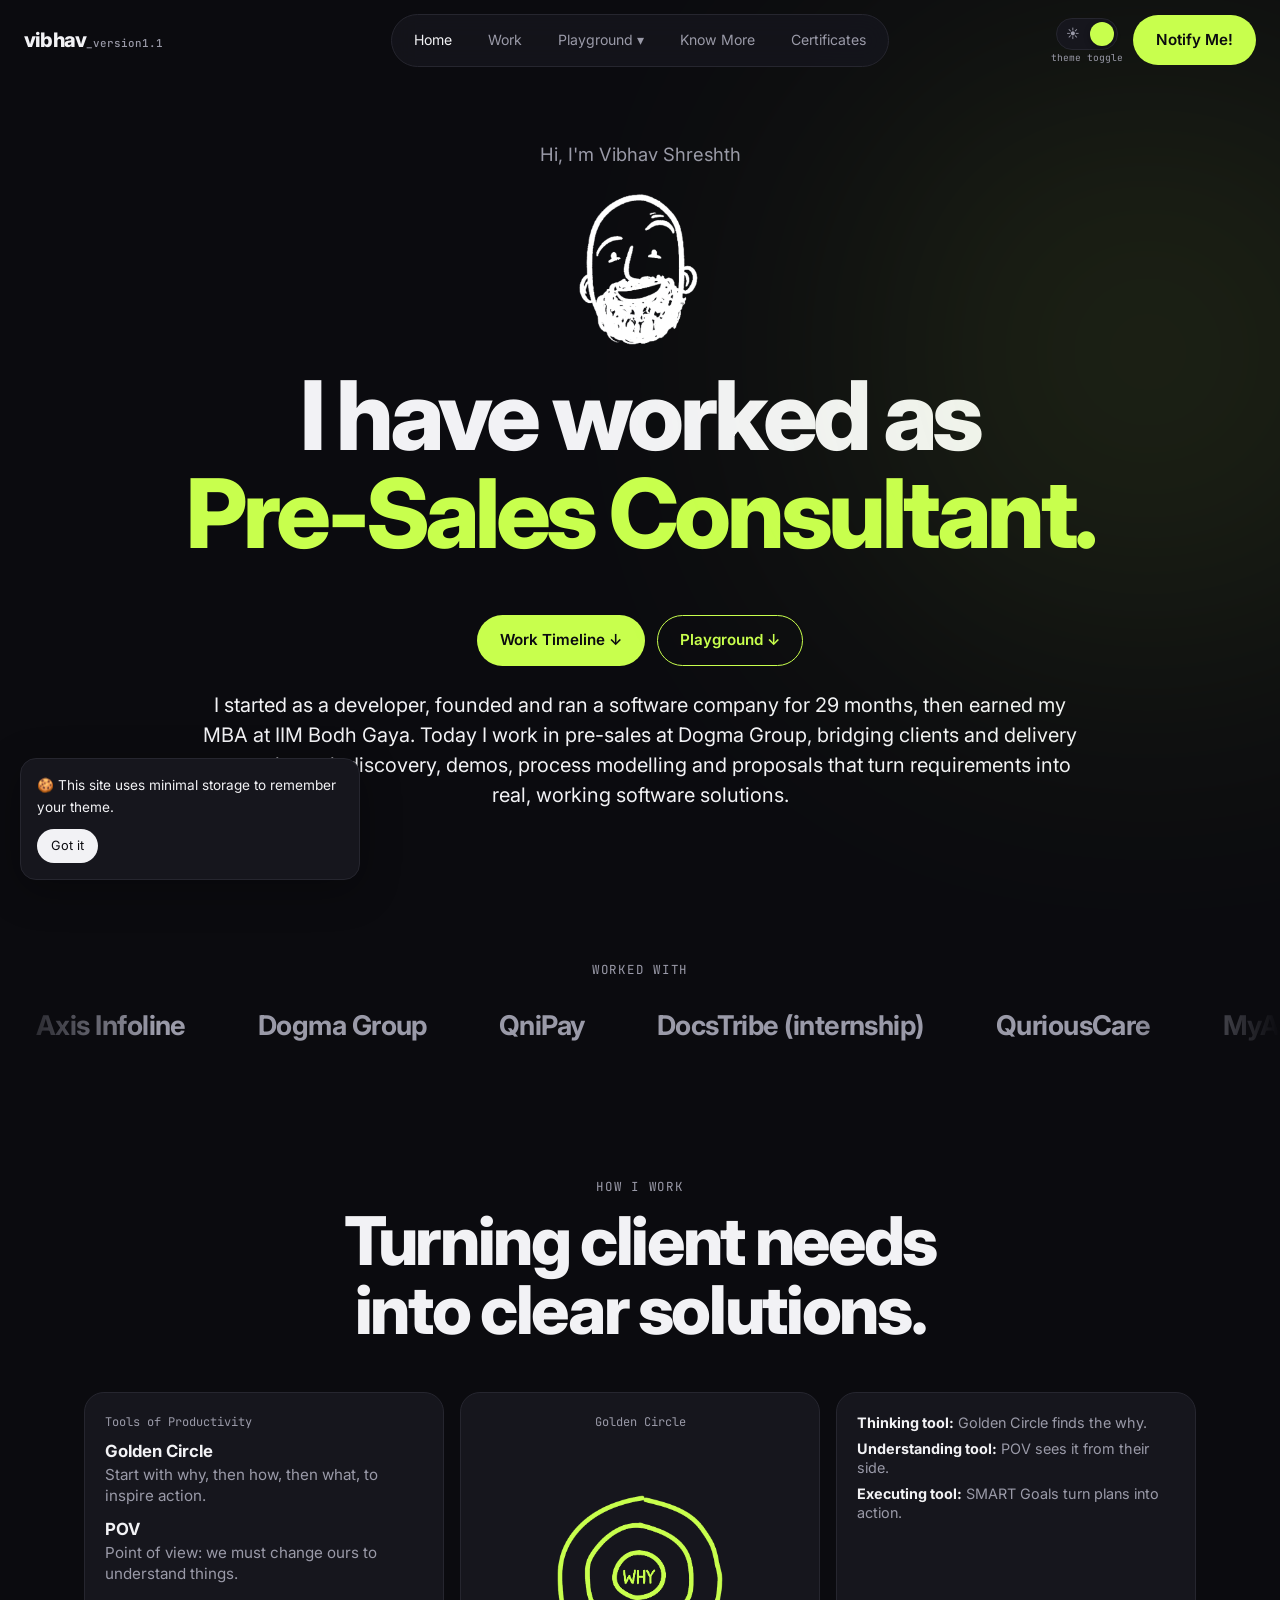
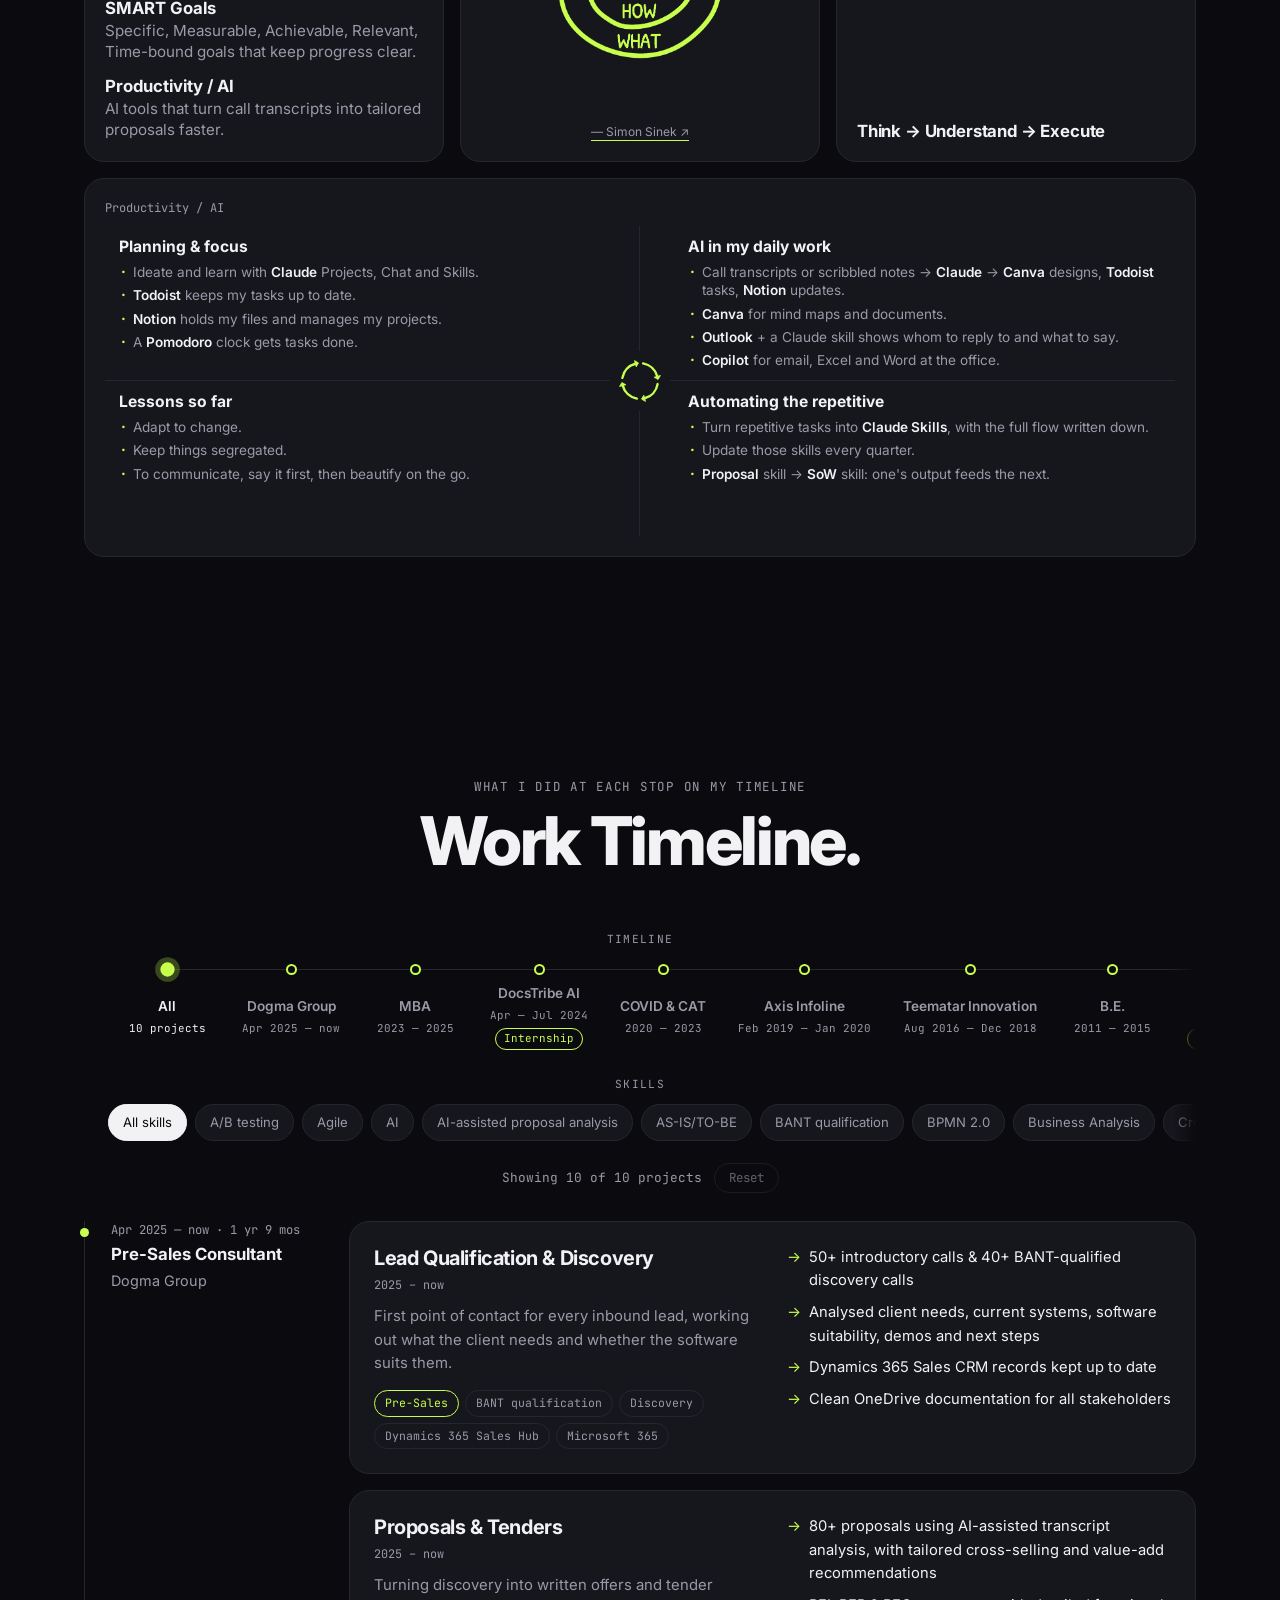
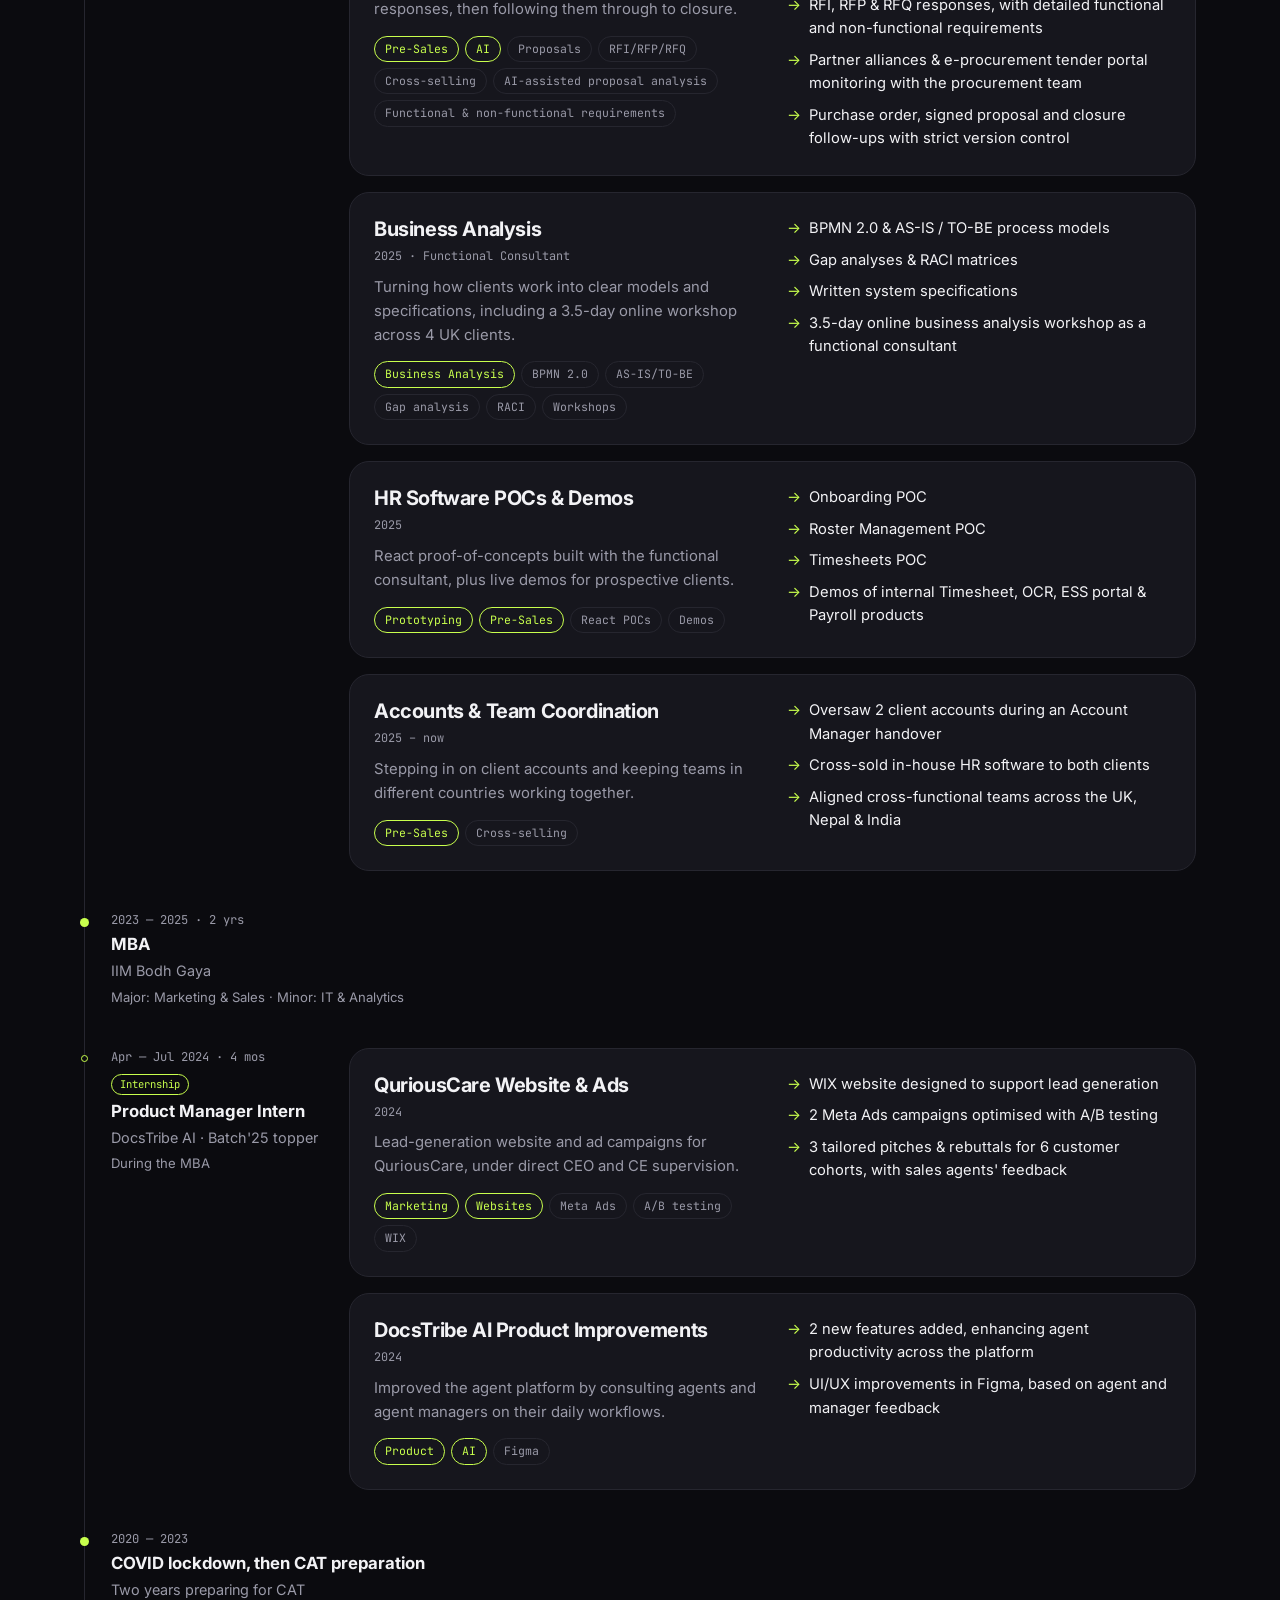
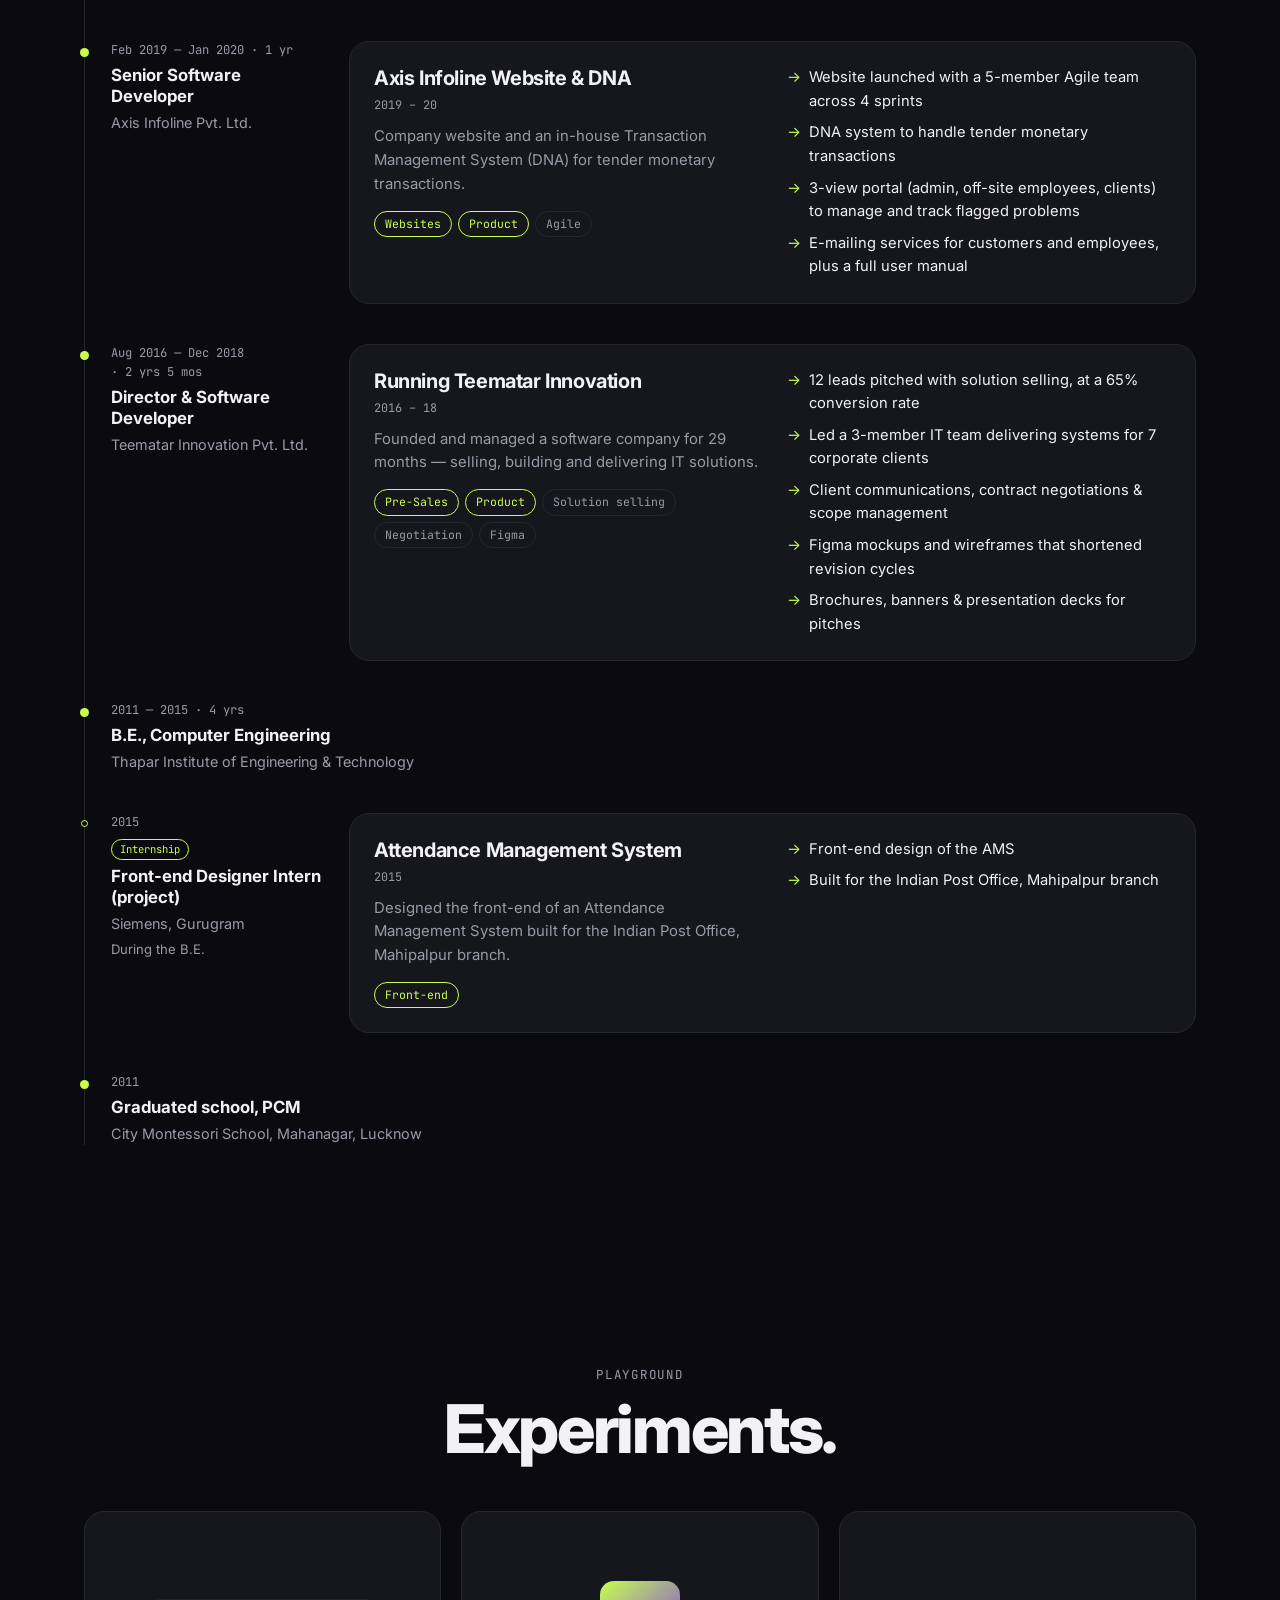
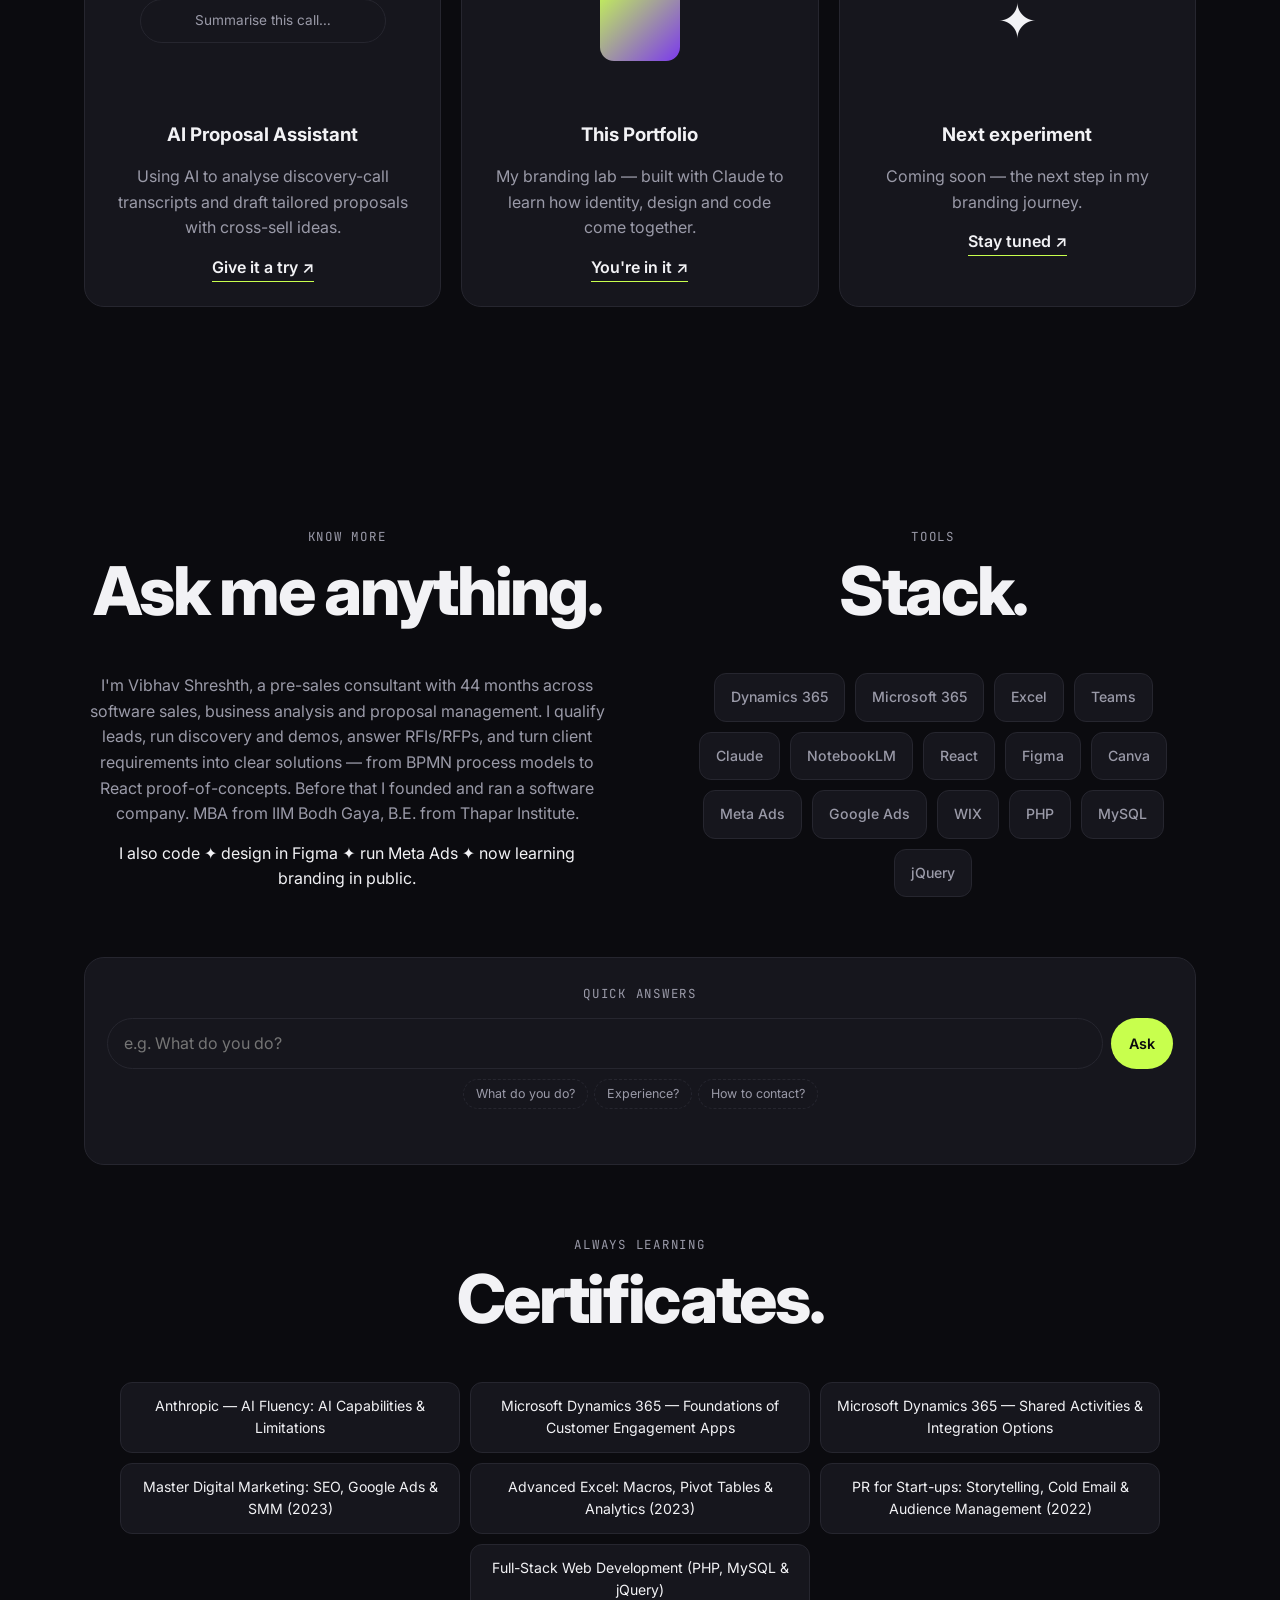
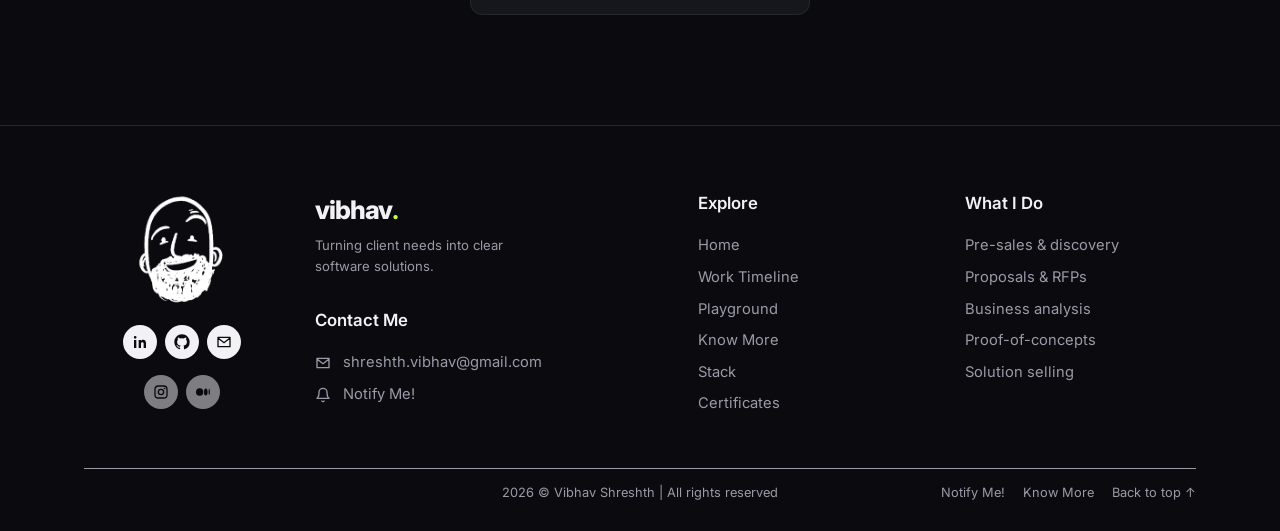
==== commit 09b38b90: "Notify Me!: first name, email/phone dropdown with checks, email via FormSubmit Entries go to vibhav." ====
--- a/index.html
+++ b/index.html
@@ -14,37 +14,39 @@
 <!-- Apply the saved theme before first paint (prevents a flash of the wrong theme) -->
 <script>try{if(localStorage.getItem('theme')==='light')document.documentElement.dataset.theme='light'}catch(e){}</script>
 
-<!-- Styles: base → components → sections → themes → responsive -->
-<link rel="stylesheet" href="assets/css/base/variables.css">
-<link rel="stylesheet" href="assets/css/base/base.css">
-<link rel="stylesheet" href="assets/css/components/loader.css">
-<link rel="stylesheet" href="assets/css/components/navbar.css">
-<link rel="stylesheet" href="assets/css/components/theme-toggle.css">
-<link rel="stylesheet" href="assets/css/components/glitch.css">
-<link rel="stylesheet" href="assets/css/components/widgets.css">
-<link rel="stylesheet" href="assets/css/sections/hero.css">
-<link rel="stylesheet" href="assets/css/sections/logos.css">
-<link rel="stylesheet" href="assets/css/sections/showcase.css">
-<link rel="stylesheet" href="assets/css/sections/work.css">
-<link rel="stylesheet" href="assets/css/sections/experiments.css">
-<link rel="stylesheet" href="assets/css/sections/about.css">
-<link rel="stylesheet" href="assets/css/sections/certificates.css">
-<link rel="stylesheet" href="assets/css/sections/quote.css">
-<link rel="stylesheet" href="assets/css/sections/footer.css">
-<link rel="stylesheet" href="assets/css/themes/cyberpunk.css">
-<link rel="stylesheet" href="assets/css/responsive.css">
+<!-- Styles: base → components → sections → themes → responsive
+     ?v= is a version tag: change it on every link (find and replace "?v=1.2") whenever you publish
+     an update, so visitors' browsers fetch the new files instead of old cached copies. -->
+<link rel="stylesheet" href="assets/css/base/variables.css?v=1.2">
+<link rel="stylesheet" href="assets/css/base/base.css?v=1.2">
+<link rel="stylesheet" href="assets/css/components/loader.css?v=1.2">
+<link rel="stylesheet" href="assets/css/components/navbar.css?v=1.2">
+<link rel="stylesheet" href="assets/css/components/theme-toggle.css?v=1.2">
+<link rel="stylesheet" href="assets/css/components/glitch.css?v=1.2">
+<link rel="stylesheet" href="assets/css/components/widgets.css?v=1.2">
+<link rel="stylesheet" href="assets/css/sections/hero.css?v=1.2">
+<link rel="stylesheet" href="assets/css/sections/logos.css?v=1.2">
+<link rel="stylesheet" href="assets/css/sections/showcase.css?v=1.2">
+<link rel="stylesheet" href="assets/css/sections/work.css?v=1.2">
+<link rel="stylesheet" href="assets/css/sections/experiments.css?v=1.2">
+<link rel="stylesheet" href="assets/css/sections/about.css?v=1.2">
+<link rel="stylesheet" href="assets/css/sections/certificates.css?v=1.2">
+<link rel="stylesheet" href="assets/css/sections/quote.css?v=1.2">
+<link rel="stylesheet" href="assets/css/sections/footer.css?v=1.2">
+<link rel="stylesheet" href="assets/css/themes/cyberpunk.css?v=1.2">
+<link rel="stylesheet" href="assets/css/responsive.css?v=1.2">
 <!-- Scripts run in order after the page is parsed -->
-<script src="assets/js/data.js" defer></script>
-<script src="assets/js/loader.js" defer></script>
-<script src="assets/js/theme.js" defer></script>
-<script src="assets/js/navigation.js" defer></script>
-<script src="assets/js/marquee.js" defer></script>
-<script src="assets/js/timeline.js" defer></script>
-<script src="assets/js/projects.js" defer></script>
-<script src="assets/js/stack.js" defer></script>
-<script src="assets/js/notify.js" defer></script>
-<script src="assets/js/chat.js" defer></script>
-<script src="assets/js/main.js" defer></script>
+<script src="assets/js/data.js?v=1.2" defer></script>
+<script src="assets/js/loader.js?v=1.2" defer></script>
+<script src="assets/js/theme.js?v=1.2" defer></script>
+<script src="assets/js/navigation.js?v=1.2" defer></script>
+<script src="assets/js/marquee.js?v=1.2" defer></script>
+<script src="assets/js/timeline.js?v=1.2" defer></script>
+<script src="assets/js/projects.js?v=1.2" defer></script>
+<script src="assets/js/stack.js?v=1.2" defer></script>
+<script src="assets/js/notify.js?v=1.2" defer></script>
+<script src="assets/js/chat.js?v=1.2" defer></script>
+<script src="assets/js/main.js?v=1.2" defer></script>
 </head>
 <body>
 
@@ -287,19 +289,31 @@
 <button id="chatFab">💬 Ask about Vibhav</button>
 -->
 
-<!-- Notify Me! form. NOT CONNECTED YET: entries go nowhere until the Outlook form is linked in assets/js/notify.js. -->
+<!-- Notify Me! form: first name plus an email ID or phone number, emailed to Vibhav through FormSubmit (assets/js/notify.js) -->
 <dialog id="notify" aria-labelledby="notifyTitle">
   <button class="notify-x" type="button" aria-label="Close">✕</button>
   <form id="notifyForm" novalidate>
     <h3 id="notifyTitle">Notify Me!</h3>
-    <p>Leave your email ID or WhatsApp number and Vibhav will reach out to you.</p>
-    <label for="notifyIn">Email ID or WhatsApp number</label>
-    <input id="notifyIn" name="contact" autocomplete="email" placeholder="you@example.com or +91 98765 43210" required>
+    <p>Leave your name and a way to reach you, and Vibhav will get back to you.</p>
+    <label for="notifyName">First name</label>
+    <input id="notifyName" name="first_name" autocomplete="given-name" placeholder="Your first name" maxlength="40" required>
+    <p class="notify-err" id="nameErr" aria-live="polite"></p>
+    <label for="notifyIn">Reach me by</label>
+    <div class="notify-contact">
+      <select id="notifyType" name="contact_method" aria-label="Contact method">
+        <option value="email">Email ID</option>
+        <option value="phone">Phone number</option>
+      </select>
+      <input id="notifyIn" name="contact" type="email" inputmode="email" autocomplete="email" placeholder="you@example.com" maxlength="80" required>
+    </div>
     <p class="notify-err" id="notifyErr" aria-live="polite"></p>
-    <button class="btn primary" type="submit">Notify Me!</button>
+    <!-- Spam trap: people never see or fill this; bots often do -->
+    <input type="text" name="_honey" class="notify-trap" tabindex="-1" autocomplete="off" aria-hidden="true">
+    <button class="btn primary" type="submit" id="notifySend">Notify Me!</button>
+    <p class="notify-err notify-fail" id="sendErr" aria-live="polite"></p>
   </form>
   <div class="notify-done" id="notifyDone" hidden>
-    <h3>Thank you for contacting!</h3>
+    <h3 id="doneTitle">Thank you for contacting!</h3>
     <p>Vibhav will reach out to you soon.</p>
   </div>
 </dialog>
--- a/assets/css/components/widgets.css
+++ b/assets/css/components/widgets.css
@@ -9,9 +9,18 @@
 #notify h3{font-size:1.5rem;letter-spacing:-.02em;margin-bottom:8px}
 #notify p{color:var(--muted);font-size:.93rem}
 #notify label{display:block;text-align:left;font-size:.8rem;font-family:var(--mono);color:var(--muted);margin:20px 0 6px}
-#notify input{width:100%;background:var(--bg2);border:1px solid var(--line);color:var(--text);padding:12px 16px;border-radius:999px;font:inherit}
-#notify input:focus{outline:2px solid var(--accent);outline-offset:1px}
-#notify .notify-err{color:#ef4444;font-size:.82rem;min-height:1.3em;margin:6px 0 10px;text-align:left}
+#notify input,#notify select{width:100%;background:var(--bg2);border:1px solid var(--line);color:var(--text);padding:12px 16px;border-radius:999px;font:inherit}
+#notify input:focus,#notify select:focus{outline:2px solid var(--accent);outline-offset:1px}
+#notify input[aria-invalid="true"]{border-color:#ef4444}
+/* Contact method dropdown sits in front of the email/phone box */
+.notify-contact{display:flex;gap:8px}
+#notify .notify-contact select{flex:0 0 auto;width:auto;padding-right:10px;cursor:pointer}
+#notify .notify-contact input{flex:1;min-width:0}
+@media(max-width:480px){.notify-contact{flex-direction:column}#notify .notify-contact select{width:100%}}   /* phones: dropdown above the box */
+#notify .notify-err{color:#ef4444;font-size:.82rem;min-height:1.3em;margin:6px 0 4px;text-align:left}
+#notify .notify-fail{text-align:center;margin:10px 0 0;min-height:0}
+#notify .btn[disabled]{opacity:.6;cursor:wait;transform:none}
+.notify-trap{position:absolute!important;left:-9999px;width:1px;height:1px;opacity:0}
 #notify .btn{width:100%;justify-content:center}
 .notify-x{position:absolute;top:12px;right:12px;width:32px;height:32px;border-radius:50%;border:1px solid var(--line);background:none;color:var(--muted);cursor:pointer;font-size:.85rem}
 .notify-done{padding:10px 0}
--- a/assets/css/themes/cyberpunk.css
+++ b/assets/css/themes/cyberpunk.css
@@ -53,7 +53,8 @@
 [data-theme="cyber"] .skill-strip button,[data-theme="cyber"] .f-reset{border-radius:0;font-family:var(--mono);text-transform:uppercase}
 [data-theme="cyber"] .skill-strip button.on{background:var(--neon2);color:#fff;border-color:var(--neon2);box-shadow:0 0 16px var(--neon2)}
 [data-theme="cyber"] .tl-strip button:after{border-radius:0;transform:rotate(45deg)}
-[data-theme="cyber"] .tl-strip button.on:after{background:var(--neon2);border-color:var(--neon2);box-shadow:0 0 10px var(--neon2)}[data-theme="cyber"][data-theme="cyber"] .intern,[data-theme="cyber"] #notify,[data-theme="cyber"] #notify input{border-radius:0}
+[data-theme="cyber"] .tl-strip button.on:after{background:var(--neon2);border-color:var(--neon2);box-shadow:0 0 10px var(--neon2)}
+[data-theme="cyber"] .intern,[data-theme="cyber"] #notify,[data-theme="cyber"] #notify input,[data-theme="cyber"] #notify select{border-radius:0}
 [data-theme="cyber"] .tags span{border-radius:0;color:var(--accent);border-color:rgba(0,240,255,.4)}
 [data-theme="cyber"] .more{border-bottom-color:var(--neon2)}
 [data-theme="cyber"] .proj li:before{color:var(--neon2)}
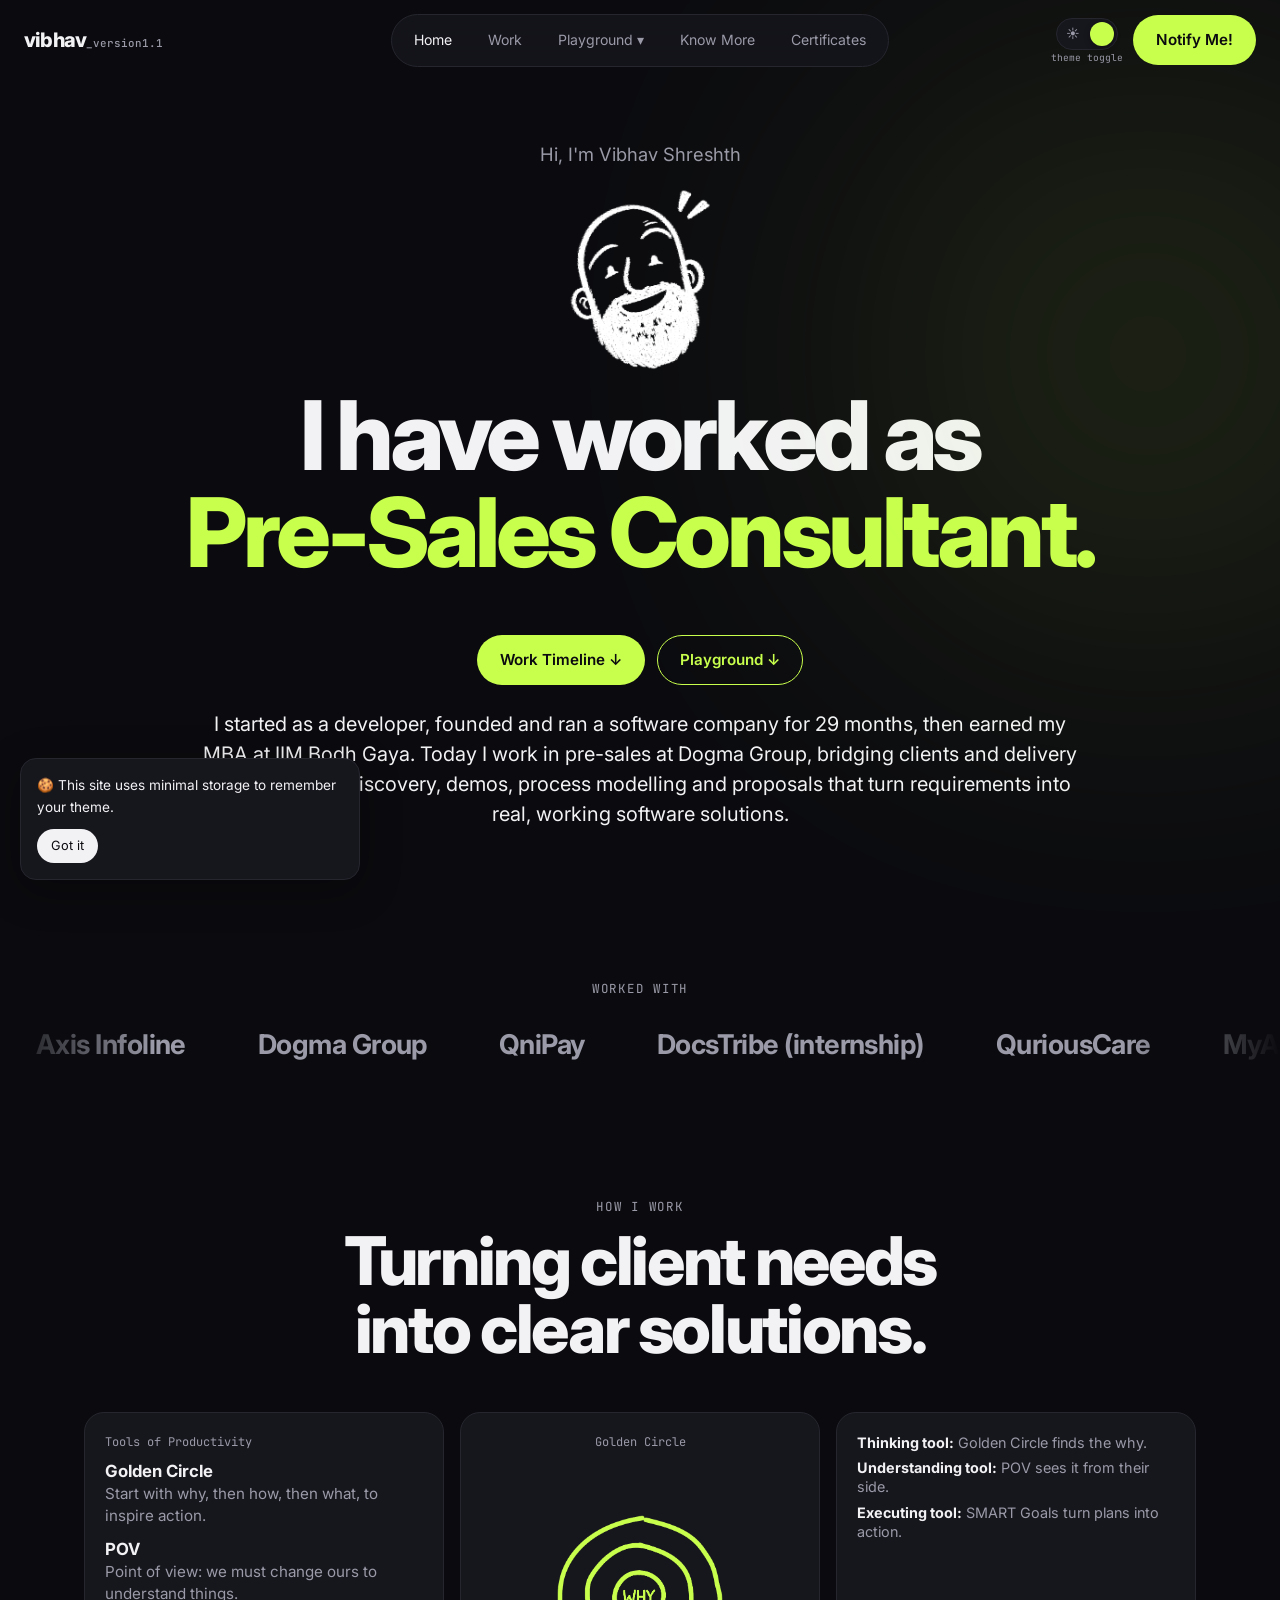
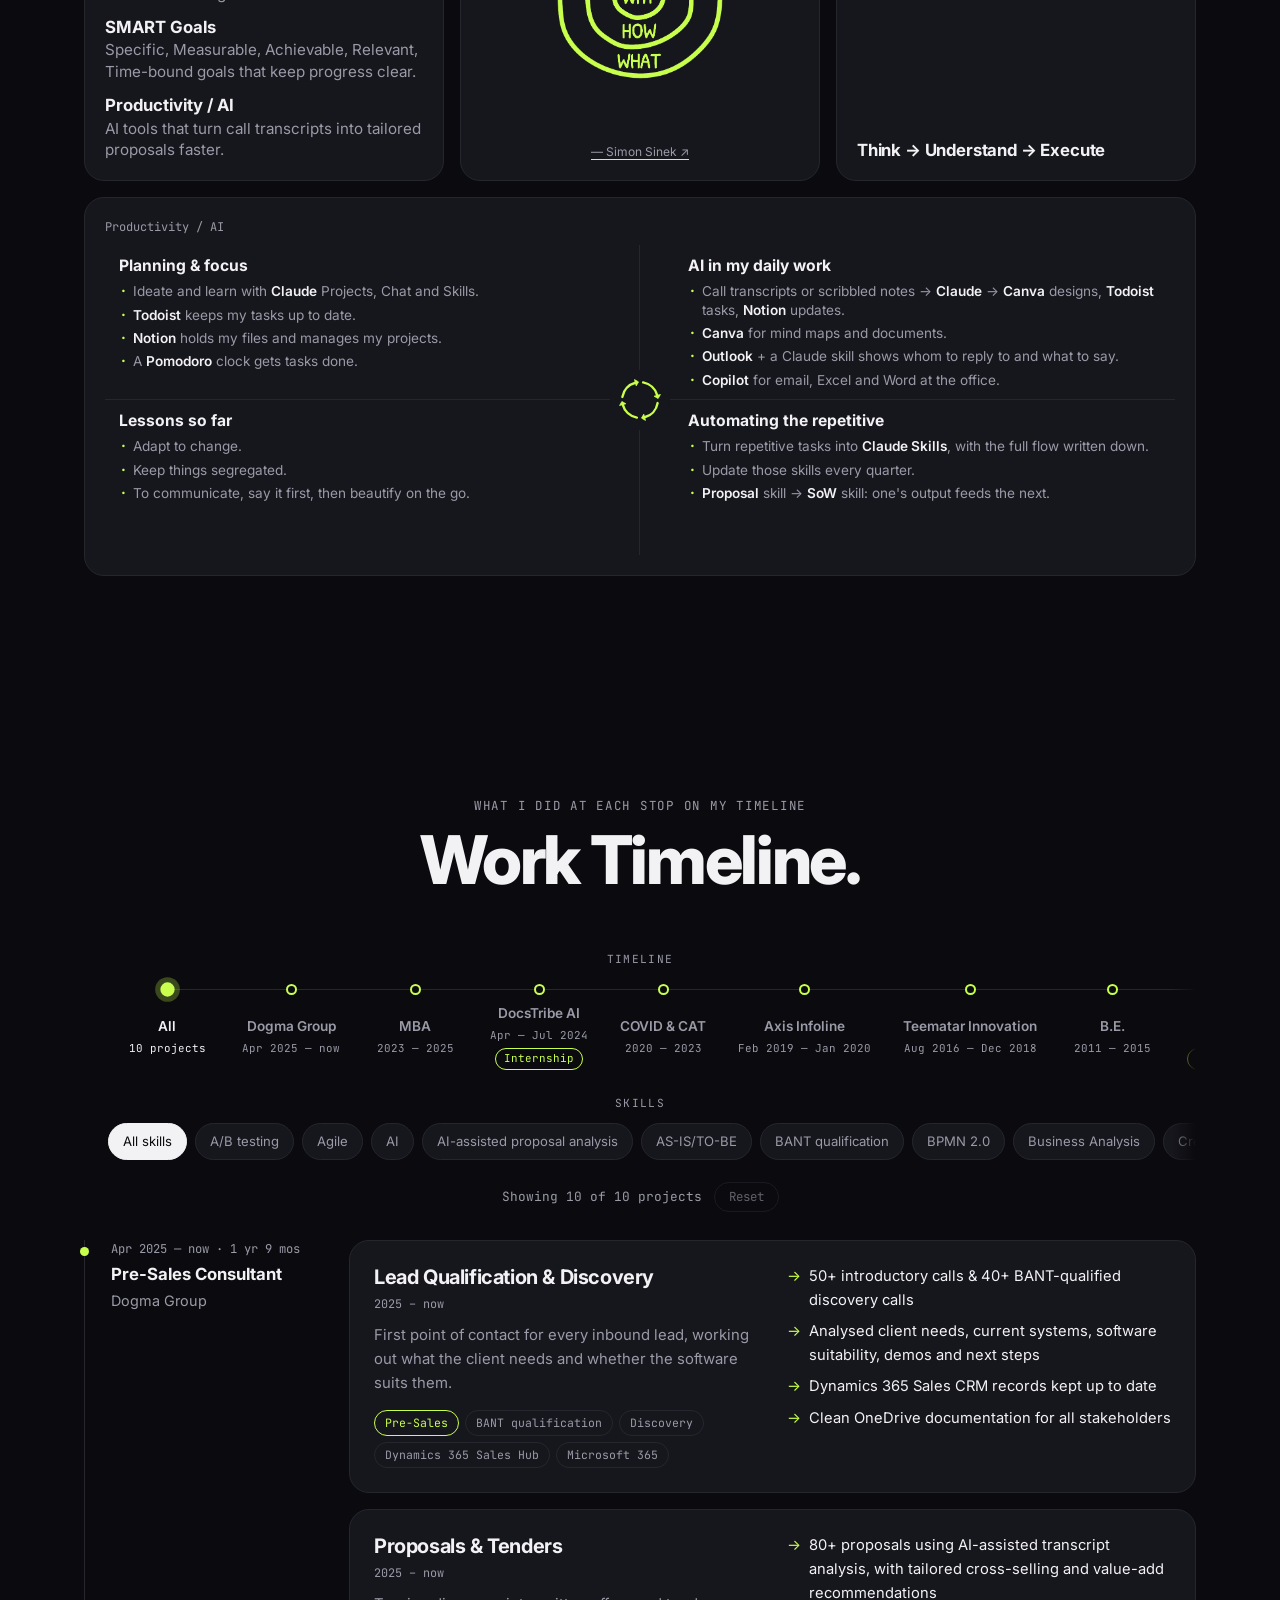
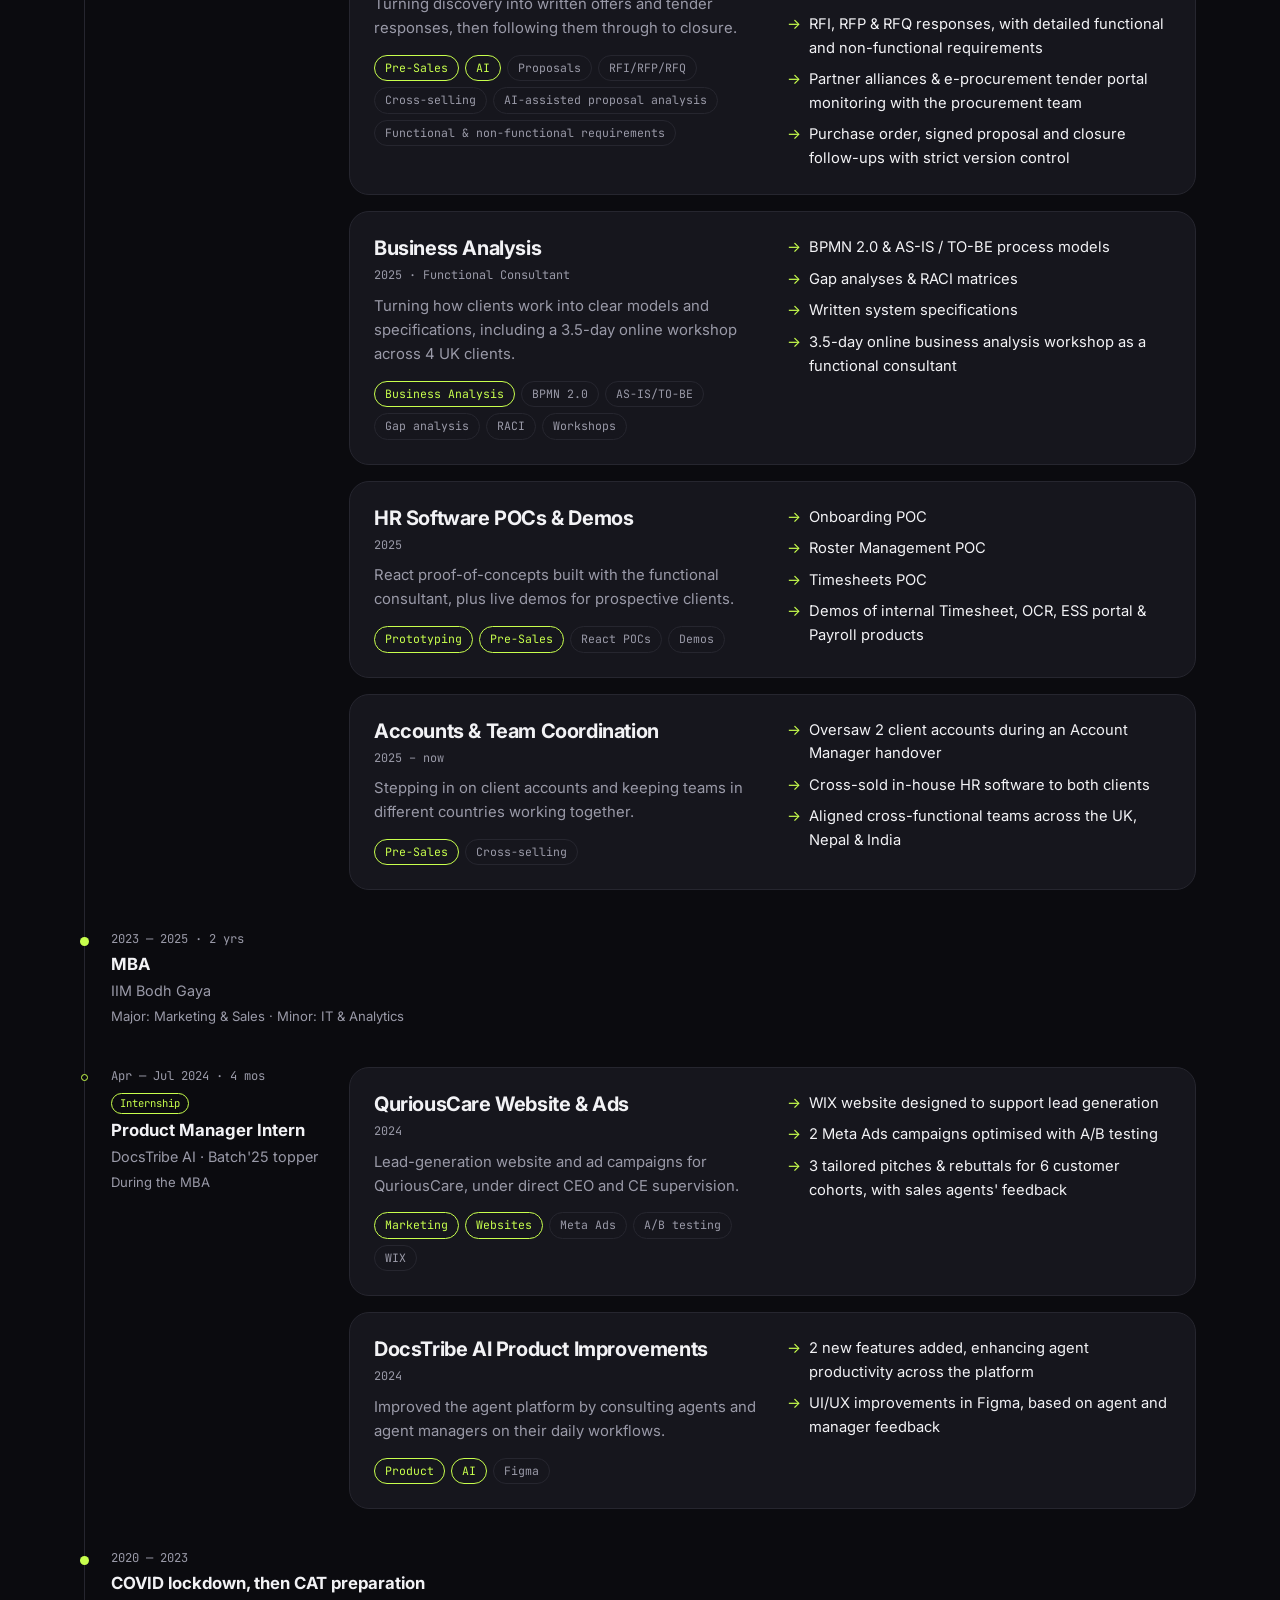
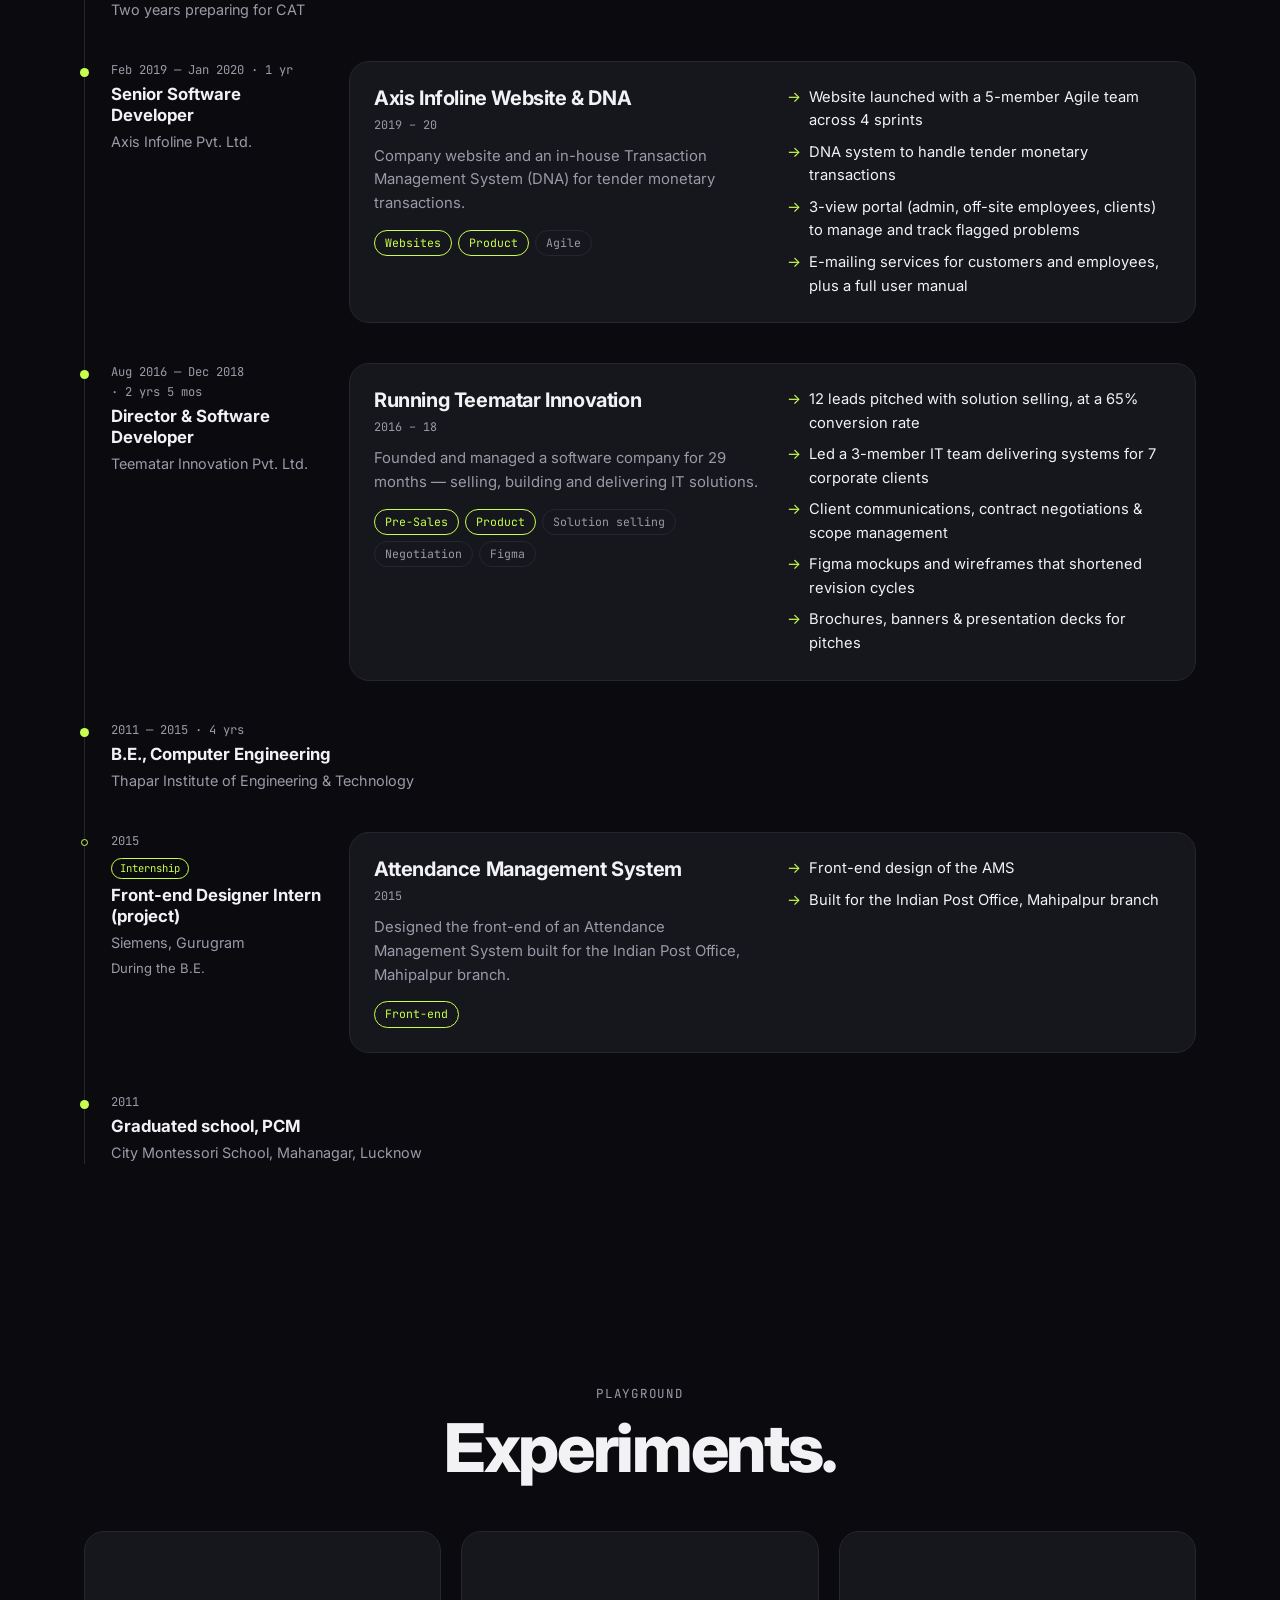
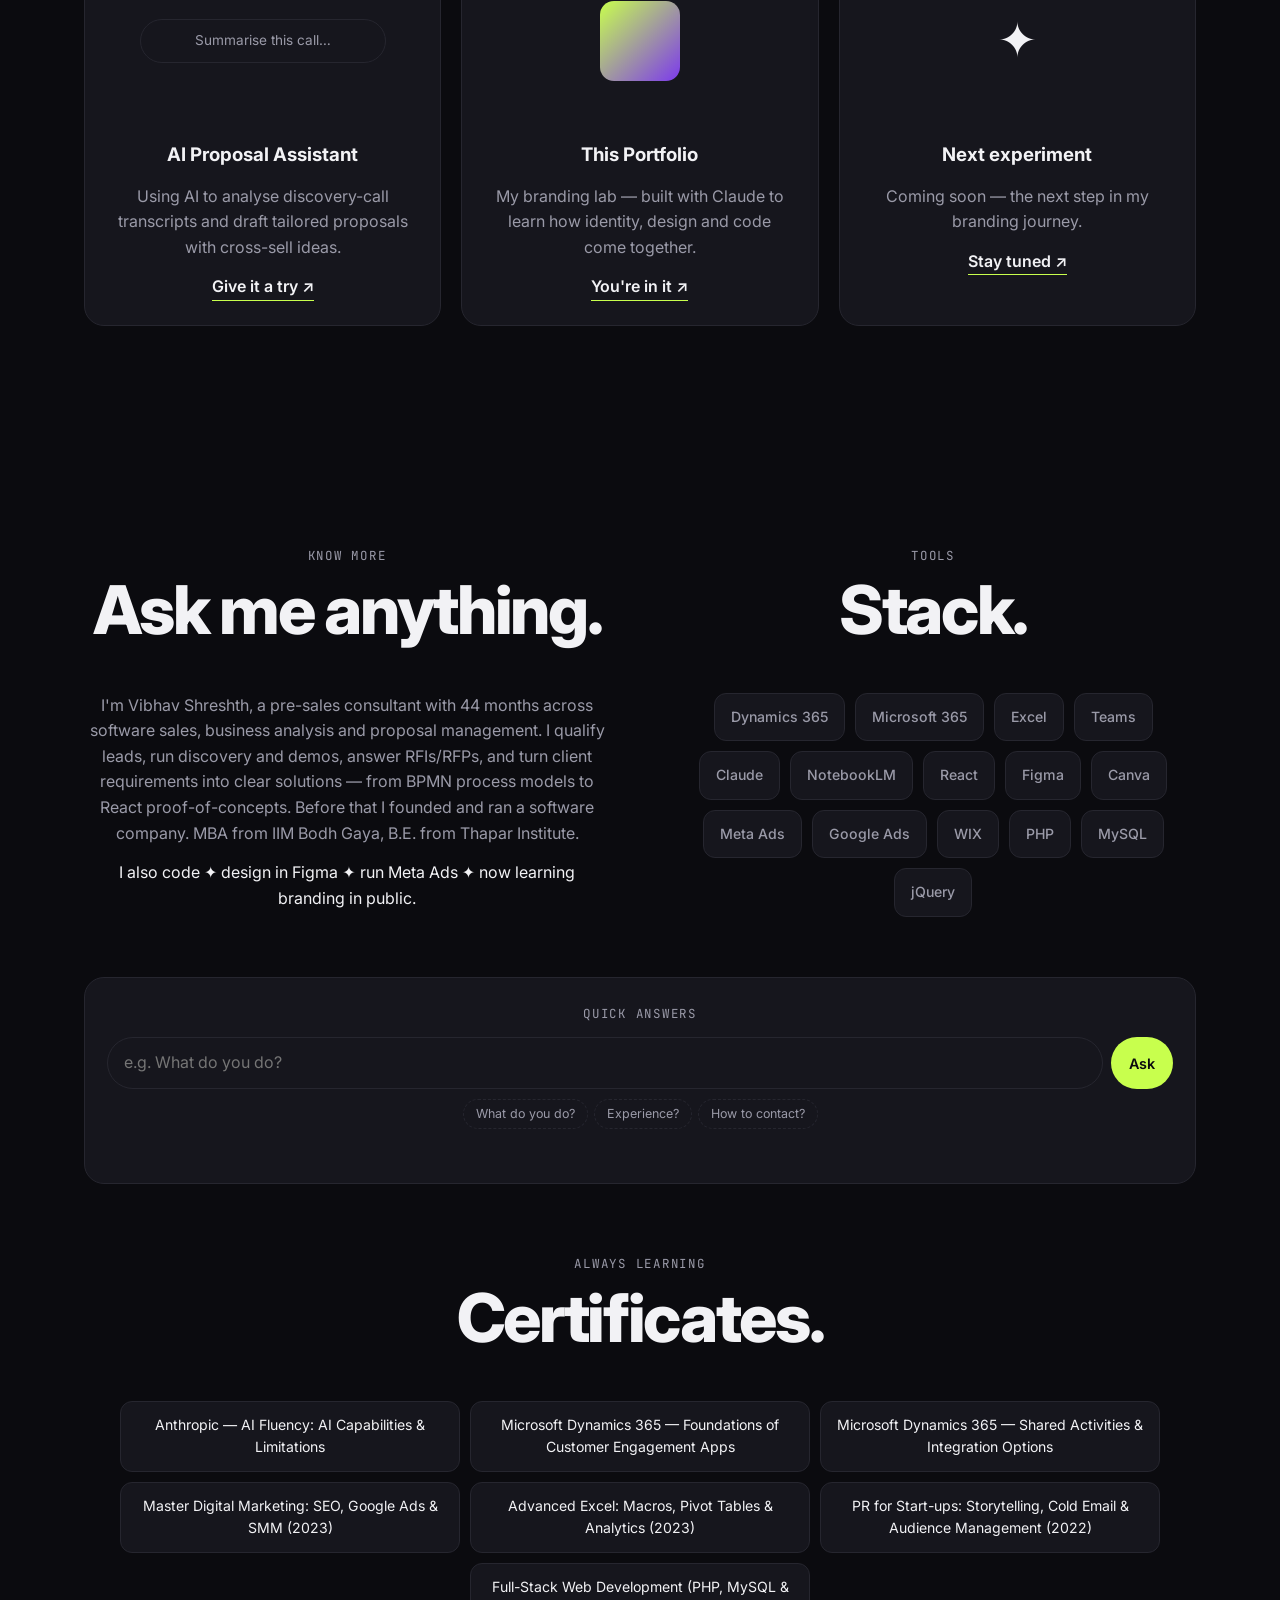
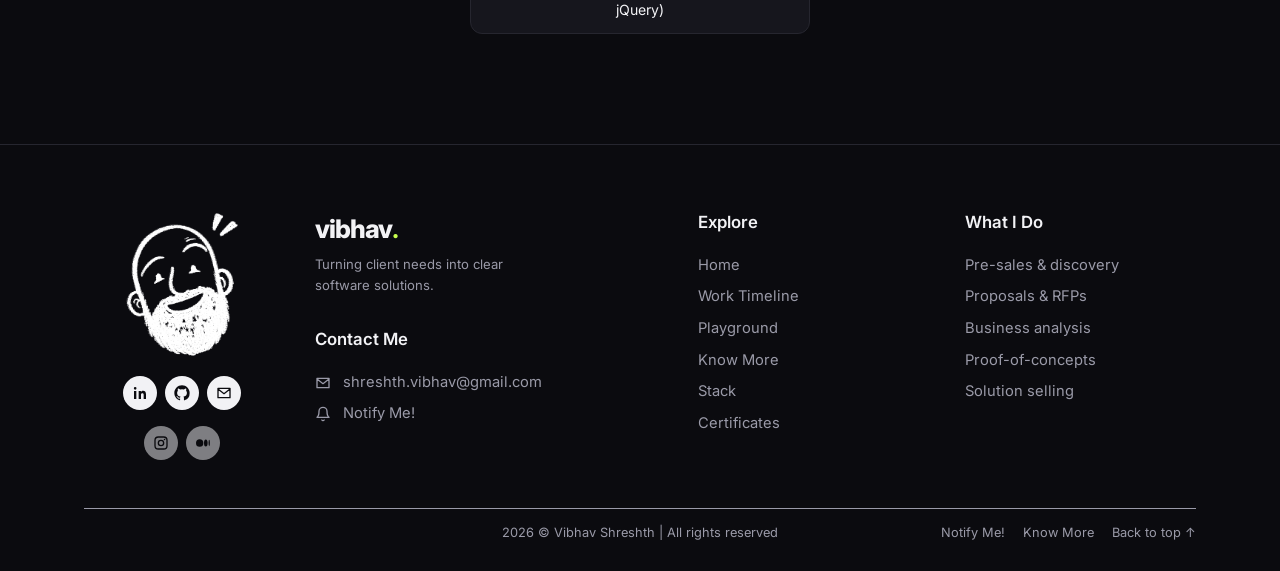
==== commit 89453039: "New hand-drawn avatar Transparent ink version (avatar.png) works in light and dark; original drawing" ====
--- a/index.html
+++ b/index.html
@@ -15,38 +15,38 @@
 <script>try{if(localStorage.getItem('theme')==='light')document.documentElement.dataset.theme='light'}catch(e){}</script>
 
 <!-- Styles: base → components → sections → themes → responsive
-     ?v= is a version tag: change it on every link (find and replace "?v=1.2") whenever you publish
+     ?v= is a version tag: change it on every link (find and replace "?v=1.3") whenever you publish
      an update, so visitors' browsers fetch the new files instead of old cached copies. -->
-<link rel="stylesheet" href="assets/css/base/variables.css?v=1.2">
-<link rel="stylesheet" href="assets/css/base/base.css?v=1.2">
-<link rel="stylesheet" href="assets/css/components/loader.css?v=1.2">
-<link rel="stylesheet" href="assets/css/components/navbar.css?v=1.2">
-<link rel="stylesheet" href="assets/css/components/theme-toggle.css?v=1.2">
-<link rel="stylesheet" href="assets/css/components/glitch.css?v=1.2">
-<link rel="stylesheet" href="assets/css/components/widgets.css?v=1.2">
-<link rel="stylesheet" href="assets/css/sections/hero.css?v=1.2">
-<link rel="stylesheet" href="assets/css/sections/logos.css?v=1.2">
-<link rel="stylesheet" href="assets/css/sections/showcase.css?v=1.2">
-<link rel="stylesheet" href="assets/css/sections/work.css?v=1.2">
-<link rel="stylesheet" href="assets/css/sections/experiments.css?v=1.2">
-<link rel="stylesheet" href="assets/css/sections/about.css?v=1.2">
-<link rel="stylesheet" href="assets/css/sections/certificates.css?v=1.2">
-<link rel="stylesheet" href="assets/css/sections/quote.css?v=1.2">
-<link rel="stylesheet" href="assets/css/sections/footer.css?v=1.2">
-<link rel="stylesheet" href="assets/css/themes/cyberpunk.css?v=1.2">
-<link rel="stylesheet" href="assets/css/responsive.css?v=1.2">
+<link rel="stylesheet" href="assets/css/base/variables.css?v=1.3">
+<link rel="stylesheet" href="assets/css/base/base.css?v=1.3">
+<link rel="stylesheet" href="assets/css/components/loader.css?v=1.3">
+<link rel="stylesheet" href="assets/css/components/navbar.css?v=1.3">
+<link rel="stylesheet" href="assets/css/components/theme-toggle.css?v=1.3">
+<link rel="stylesheet" href="assets/css/components/glitch.css?v=1.3">
+<link rel="stylesheet" href="assets/css/components/widgets.css?v=1.3">
+<link rel="stylesheet" href="assets/css/sections/hero.css?v=1.3">
+<link rel="stylesheet" href="assets/css/sections/logos.css?v=1.3">
+<link rel="stylesheet" href="assets/css/sections/showcase.css?v=1.3">
+<link rel="stylesheet" href="assets/css/sections/work.css?v=1.3">
+<link rel="stylesheet" href="assets/css/sections/experiments.css?v=1.3">
+<link rel="stylesheet" href="assets/css/sections/about.css?v=1.3">
+<link rel="stylesheet" href="assets/css/sections/certificates.css?v=1.3">
+<link rel="stylesheet" href="assets/css/sections/quote.css?v=1.3">
+<link rel="stylesheet" href="assets/css/sections/footer.css?v=1.3">
+<link rel="stylesheet" href="assets/css/themes/cyberpunk.css?v=1.3">
+<link rel="stylesheet" href="assets/css/responsive.css?v=1.3">
 <!-- Scripts run in order after the page is parsed -->
-<script src="assets/js/data.js?v=1.2" defer></script>
-<script src="assets/js/loader.js?v=1.2" defer></script>
-<script src="assets/js/theme.js?v=1.2" defer></script>
-<script src="assets/js/navigation.js?v=1.2" defer></script>
-<script src="assets/js/marquee.js?v=1.2" defer></script>
-<script src="assets/js/timeline.js?v=1.2" defer></script>
-<script src="assets/js/projects.js?v=1.2" defer></script>
-<script src="assets/js/stack.js?v=1.2" defer></script>
-<script src="assets/js/notify.js?v=1.2" defer></script>
-<script src="assets/js/chat.js?v=1.2" defer></script>
-<script src="assets/js/main.js?v=1.2" defer></script>
+<script src="assets/js/data.js?v=1.3" defer></script>
+<script src="assets/js/loader.js?v=1.3" defer></script>
+<script src="assets/js/theme.js?v=1.3" defer></script>
+<script src="assets/js/navigation.js?v=1.3" defer></script>
+<script src="assets/js/marquee.js?v=1.3" defer></script>
+<script src="assets/js/timeline.js?v=1.3" defer></script>
+<script src="assets/js/projects.js?v=1.3" defer></script>
+<script src="assets/js/stack.js?v=1.3" defer></script>
+<script src="assets/js/notify.js?v=1.3" defer></script>
+<script src="assets/js/chat.js?v=1.3" defer></script>
+<script src="assets/js/main.js?v=1.3" defer></script>
 </head>
 <body>
 
@@ -78,7 +78,7 @@
   <div class="wrap">
     <p class="hero-hi reveal">Hi, I'm Vibhav Shreshth</p>
     <div class="hero-avatar reveal">
-      <img src="assets/img/avatar.png" width="526" height="523" alt="Illustrated portrait of Vibhav Shreshth">
+      <img src="assets/img/avatar.png?v=1.3" width="648" height="814" alt="Illustrated portrait of Vibhav Shreshth">
       <span class="eye l" aria-hidden="true"></span><span class="eye r" aria-hidden="true"></span>
     </div>
     <h1 class="hero-h reveal">I have worked as<br>
@@ -259,7 +259,7 @@
       </div>
       <!-- Avatar with the social icons under it (shown as foot-main's first column) -->
       <div class="foot-avatar">
-        <img src="assets/img/avatar.png" width="526" height="523" alt="Illustrated portrait of Vibhav Shreshth" loading="lazy">
+        <img src="assets/img/avatar.png?v=1.3" width="648" height="814" alt="Illustrated portrait of Vibhav Shreshth" loading="lazy">
         <div class="socials">
           <a href="https://www.linkedin.com/in/vibhav-shreshth-29a411268/" target="_blank" rel="noopener" aria-label="LinkedIn"><svg viewBox="0 0 24 24"><path fill="currentColor" d="M6.5 9H3v12h3.5zM4.75 3a2 2 0 1 0 0 4 2 2 0 0 0 0-4zM21 21h-3.5v-6c0-1.5-.5-2.5-1.9-2.5-1.1 0-1.7.7-2 1.4-.1.3-.1.6-.1 1V21H10V9h3.4v1.6c.5-.8 1.4-1.9 3.4-1.9 2.5 0 4.2 1.6 4.2 5.1z"/></svg></a>
           <a href="https://github.com/vibhavshreshth" target="_blank" rel="noopener" aria-label="GitHub"><svg viewBox="0 0 24 24"><path fill="currentColor" d="M12 .5C5.65.5.5 5.65.5 12c0 5.08 3.29 9.39 7.86 10.91.58.1.79-.25.79-.56v-2c-3.2.7-3.87-1.37-3.87-1.37-.52-1.33-1.28-1.68-1.28-1.68-1.04-.71.08-.7.08-.7 1.15.08 1.76 1.18 1.76 1.18 1.03 1.76 2.69 1.25 3.35.96.1-.75.4-1.25.73-1.54-2.55-.29-5.24-1.28-5.24-5.68 0-1.25.45-2.28 1.18-3.08-.12-.29-.51-1.46.11-3.04 0 0 .97-.31 3.17 1.18a11 11 0 0 1 5.77 0c2.2-1.49 3.17-1.18 3.17-1.18.62 1.58.23 2.75.11 3.04.74.8 1.18 1.83 1.18 3.08 0 4.41-2.69 5.38-5.25 5.67.41.36.78 1.06.78 2.14v3.17c0 .31.21.67.8.56A11.5 11.5 0 0 0 23.5 12C23.5 5.65 18.35.5 12 .5z"/></svg></a>
--- a/assets/css/sections/hero.css
+++ b/assets/css/sections/hero.css
@@ -3,13 +3,13 @@
 #home>.wrap{width:100%}
 .glow{position:absolute;width:520px;height:520px;border-radius:50%;background:var(--accent);filter:blur(160px);opacity:.14;top:10%;right:-10%;pointer-events:none}
 .hero-hi{font-size:1.15rem;color:var(--muted);margin-bottom:16px}
-.hero-avatar{position:relative;width:clamp(130px,14vw,170px);aspect-ratio:526/523;margin-bottom:14px}
+.hero-avatar{position:relative;width:clamp(120px,12.5vw,150px);aspect-ratio:648/814;margin-bottom:14px}
 .hero-avatar img{display:block;width:100%;height:100%}
 [data-theme="dark"] .hero-avatar img,[data-theme="cyber"] .hero-avatar img{filter:invert(1)}
 /* Red eyes: on during the theme-switch glitch, then fade out */
 .hero-avatar .eye{position:absolute;width:6%;aspect-ratio:1;border-radius:50%;background:#ff1a1a;box-shadow:0 0 4px 1px #ff1a1a,0 0 12px 3px rgba(255,26,26,.7);transform:translate(-50%,-50%);opacity:0;transition:opacity .6s}
-.hero-avatar .eye.l{left:34.6%;top:41.3%}
-.hero-avatar .eye.r{left:58.2%;top:39.8%}
+.hero-avatar .eye.l{left:30.7%;top:45.6%}     /* eye centres of assets/img/avatar.png */
+.hero-avatar .eye.r{left:60%;top:39.8%}
 body.glitching .hero-avatar .eye{opacity:1}
 .hero-h{font-size:clamp(2.6rem,7.5vw,6rem);font-weight:800;letter-spacing:-.045em;line-height:.98}
 .roles{display:block;height:1.3em;overflow:hidden;color:var(--accent)}
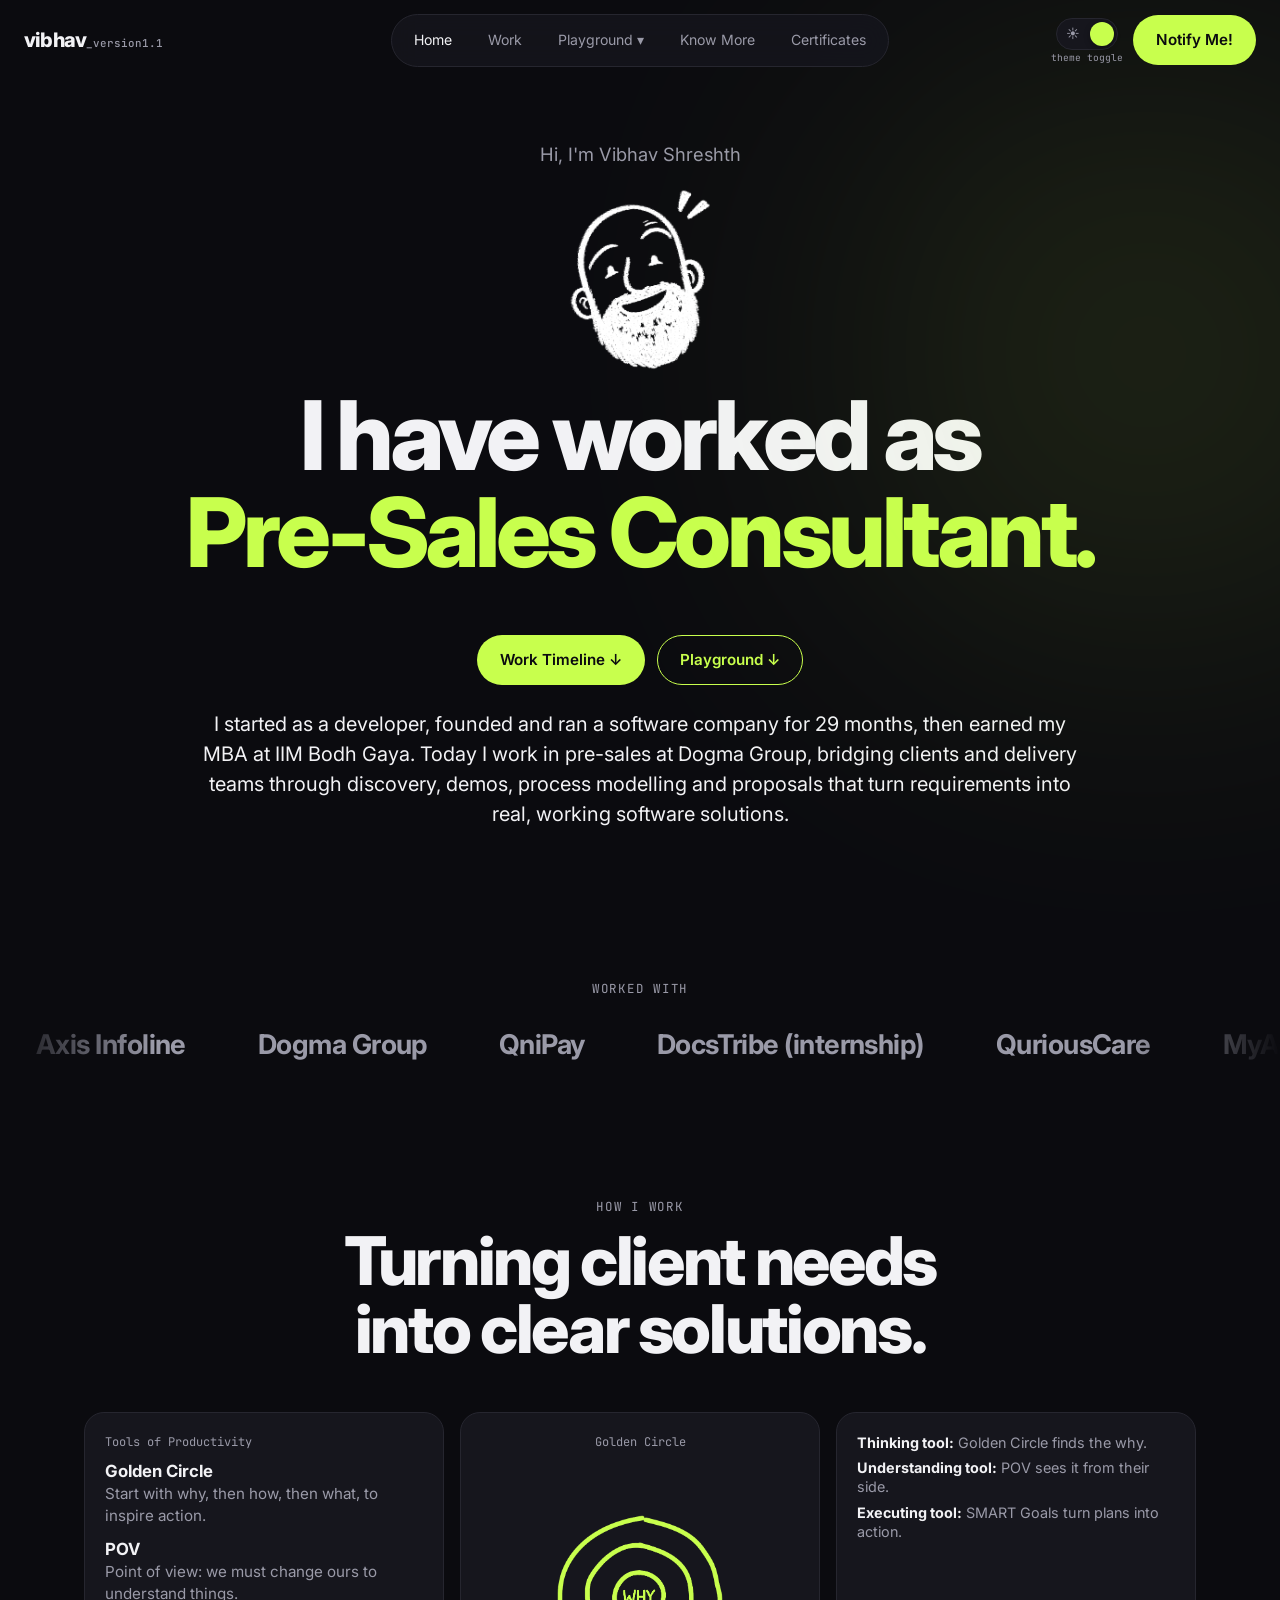
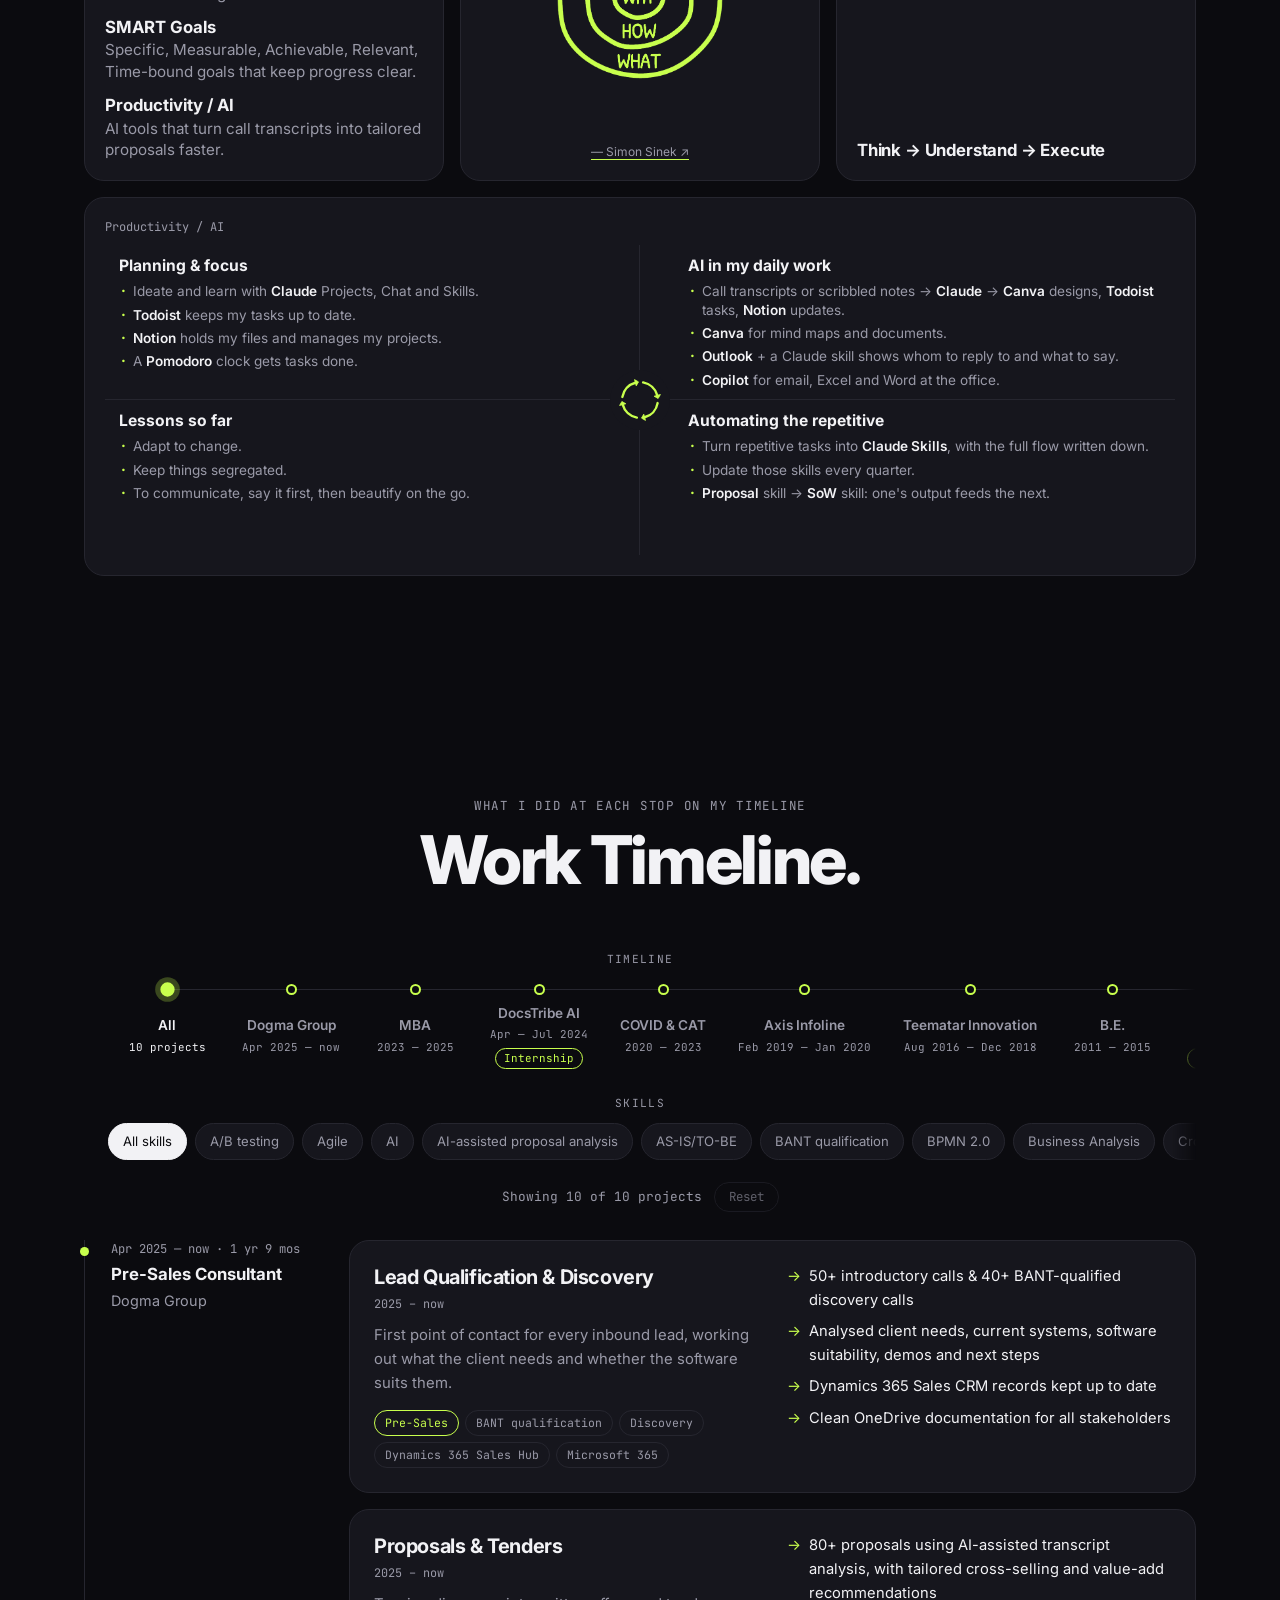
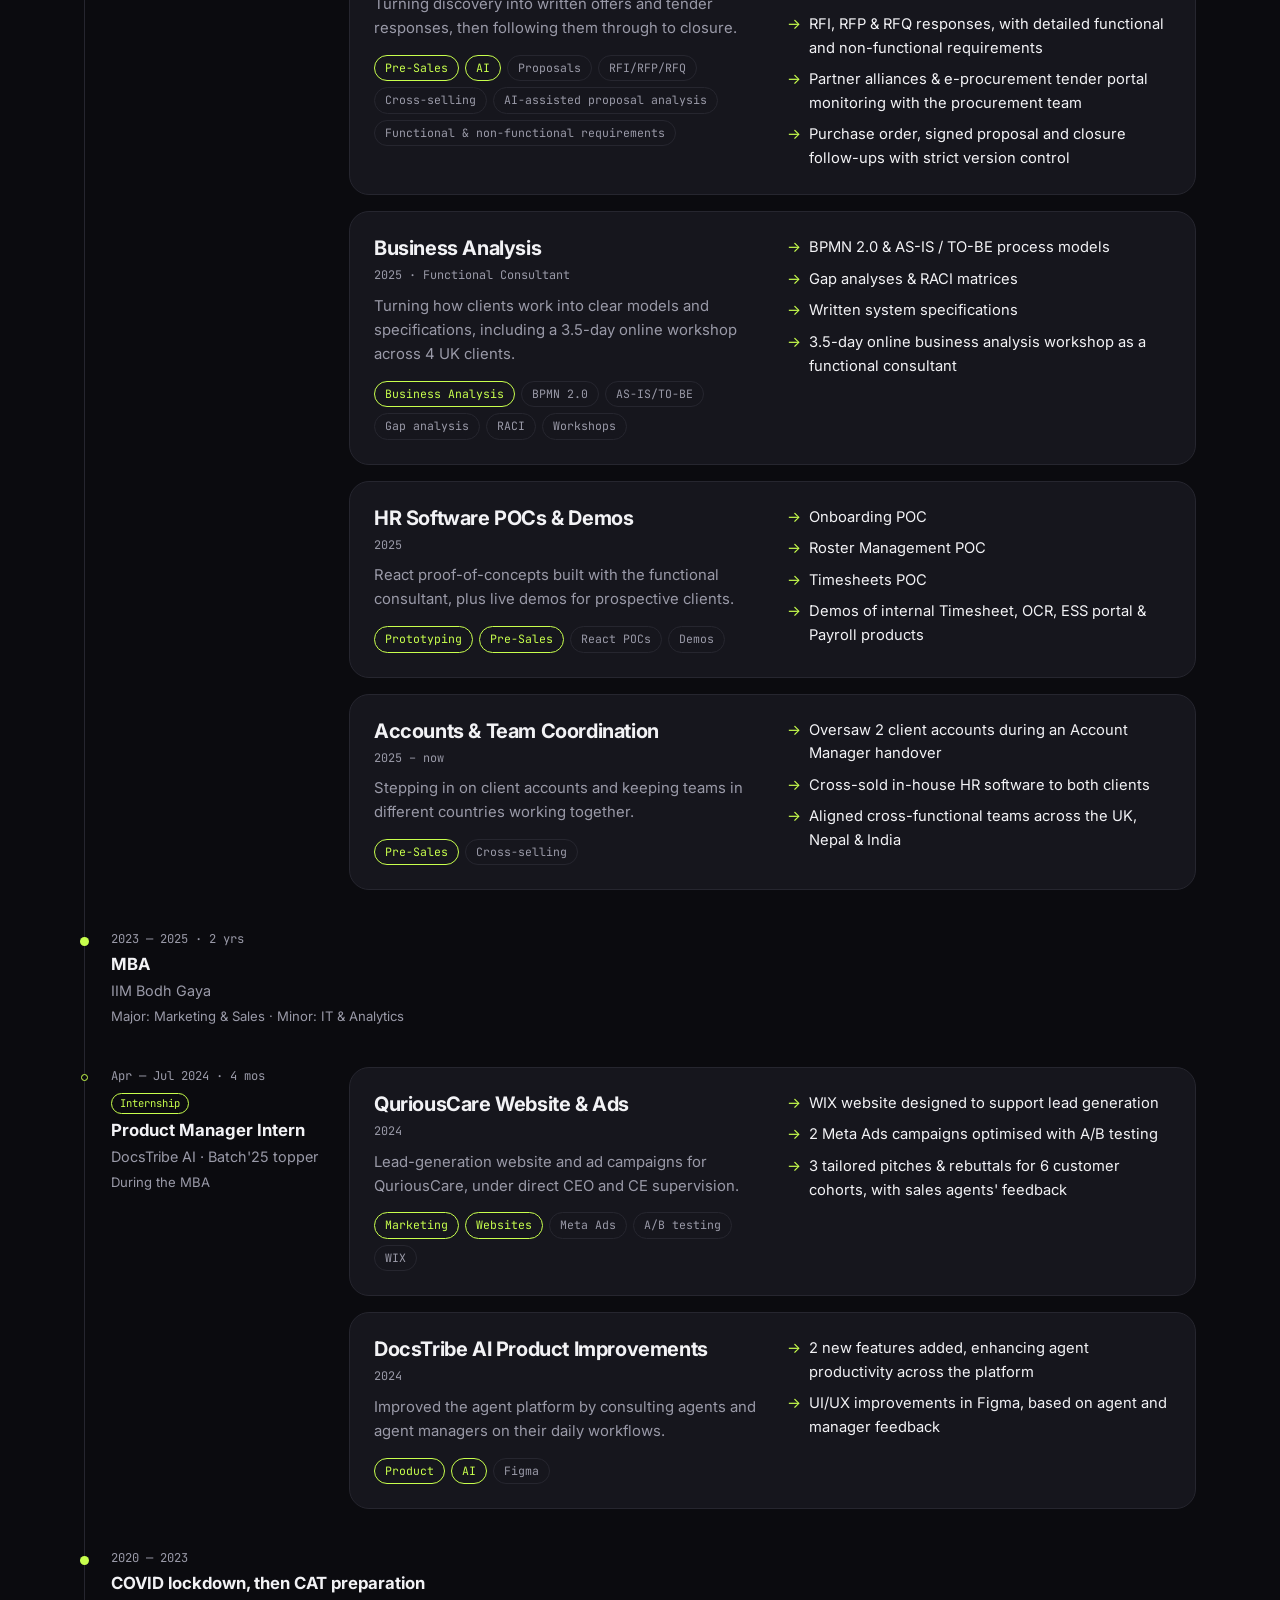
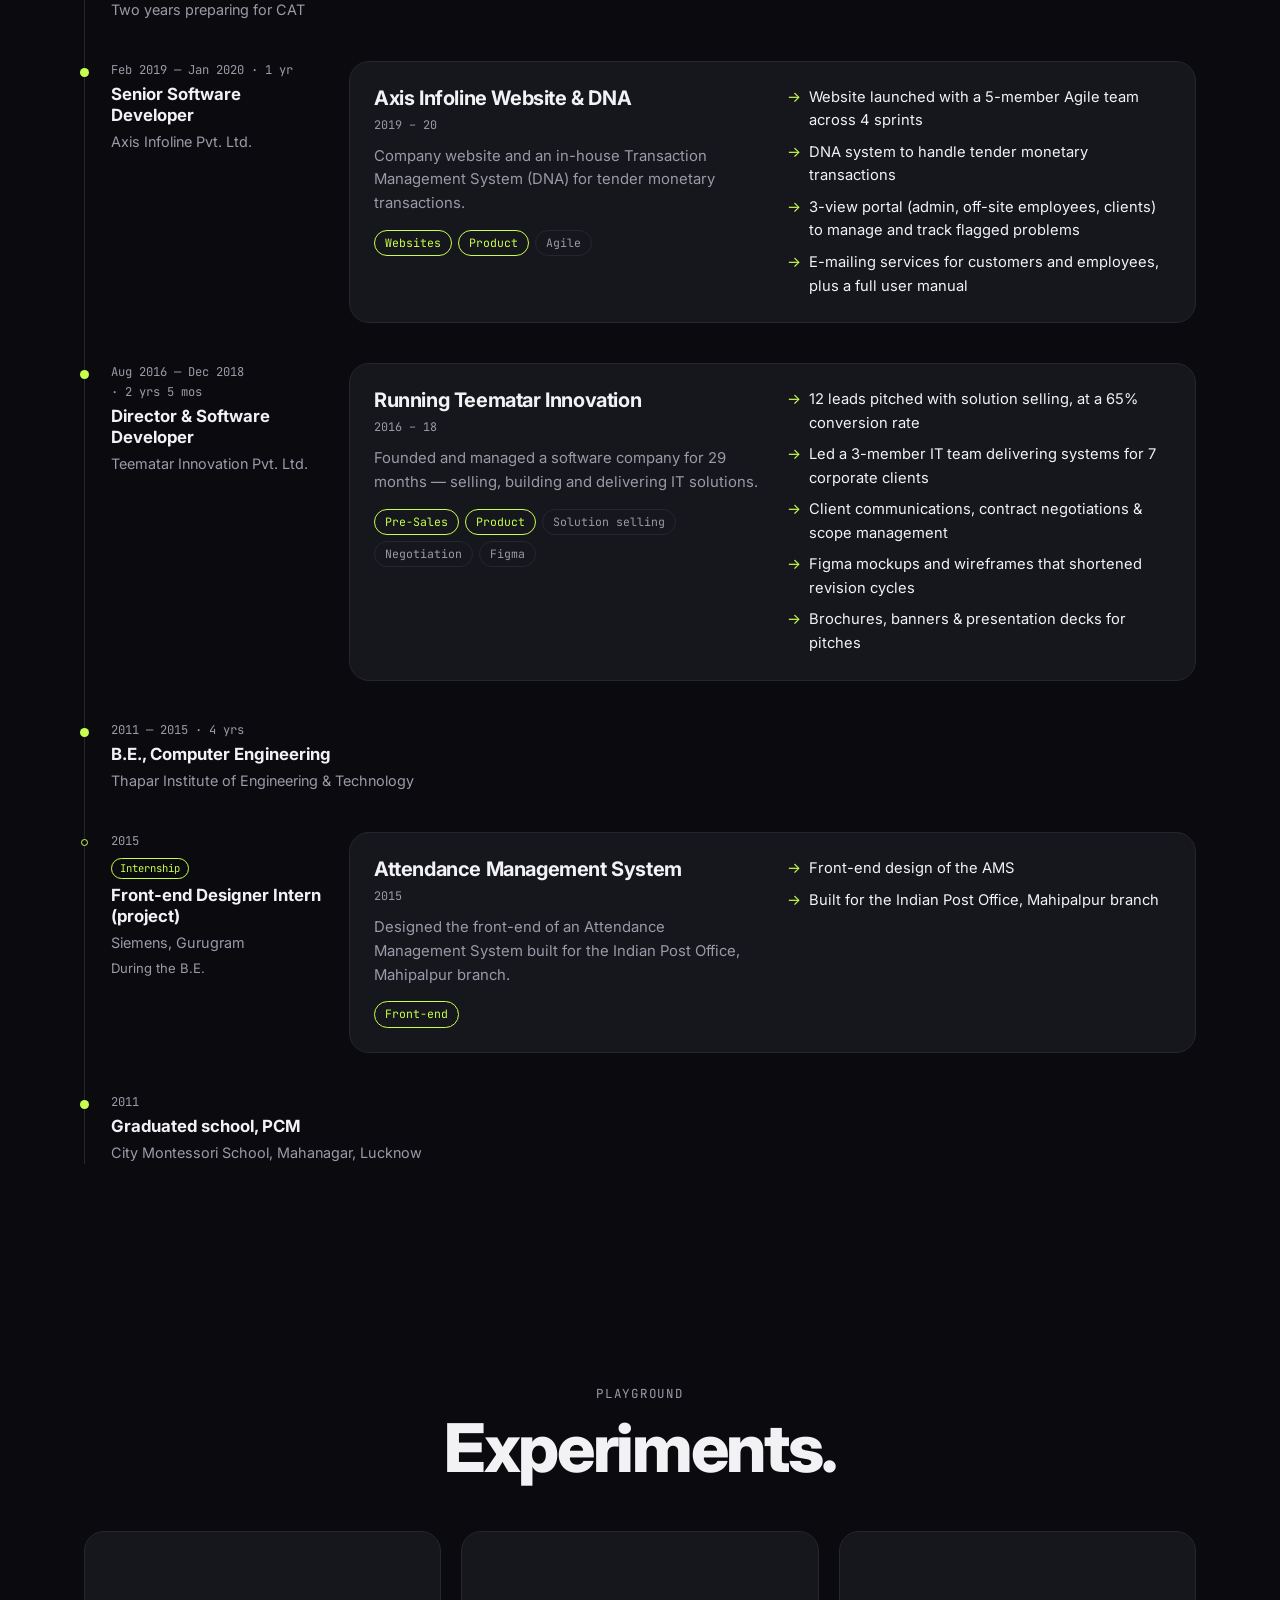
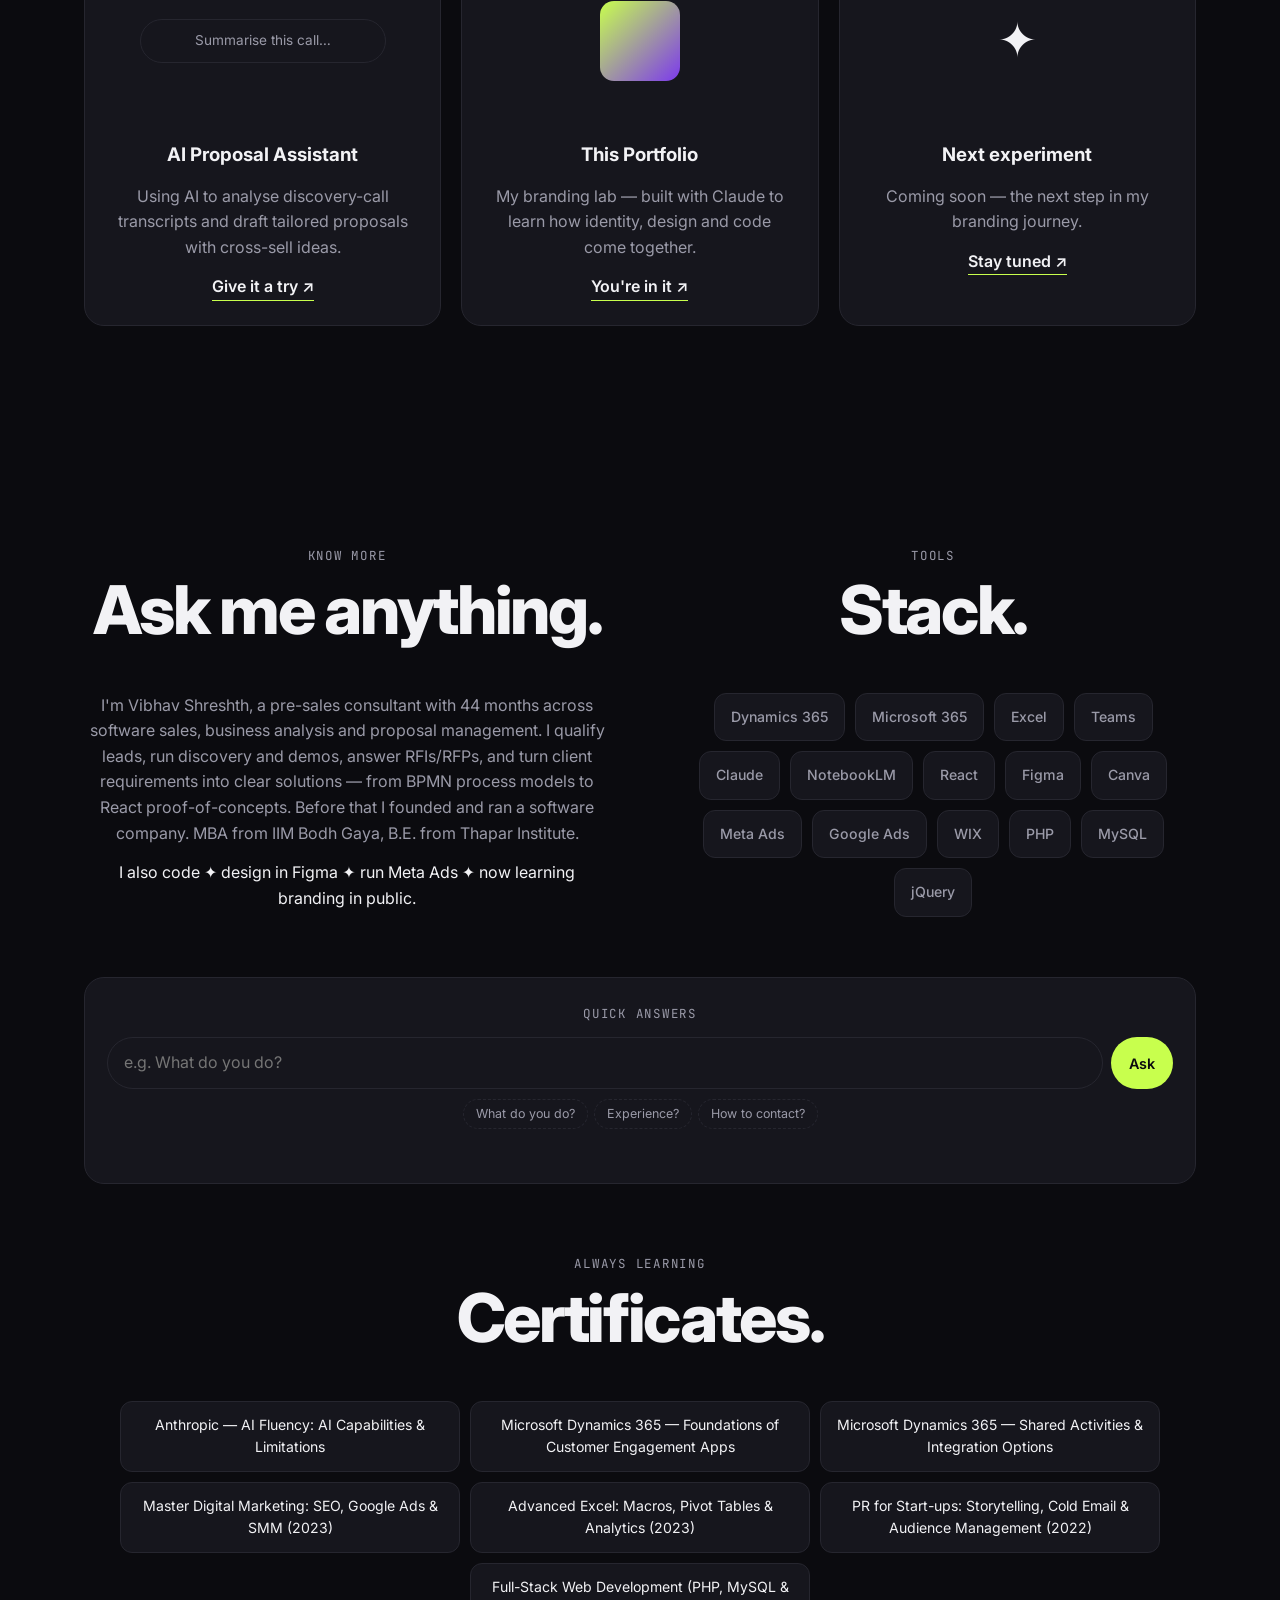
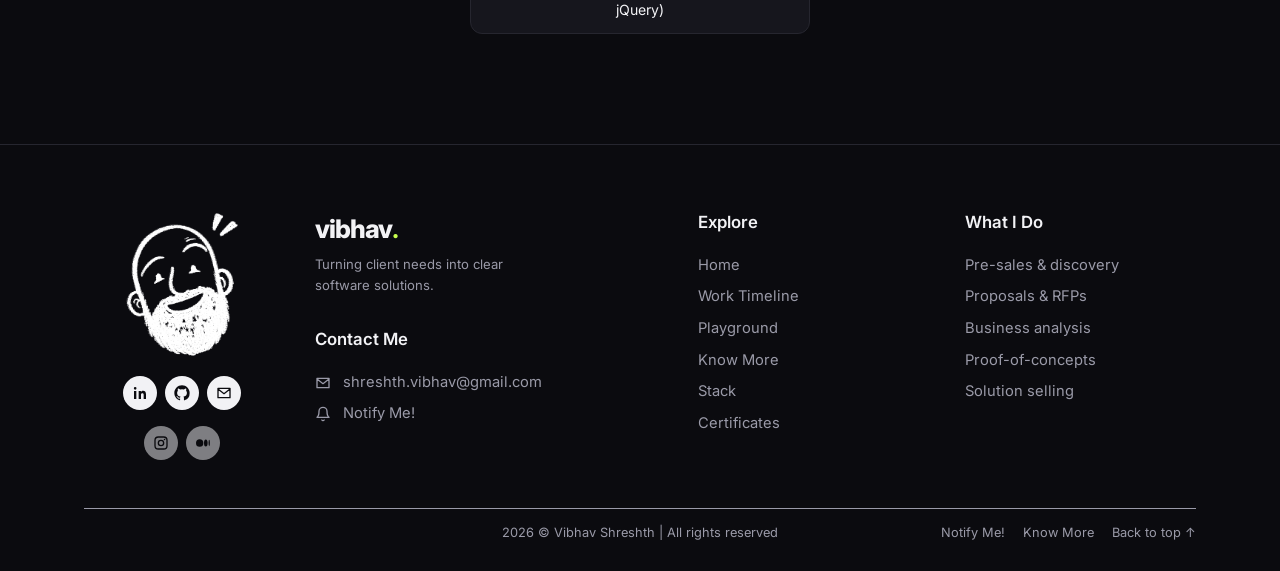
==== commit 652764f2: "Light theme by default, head-triggered glitch on every visit, cookie notice parked Every visit start" ====
--- a/index.html
+++ b/index.html
@@ -1,5 +1,5 @@
 <!DOCTYPE html>
-<html lang="en" data-theme="dark">
+<html lang="en" data-theme="light">
 <head>
 <meta charset="UTF-8">
 <meta name="viewport" content="width=device-width, initial-scale=1">
@@ -12,41 +12,41 @@
 <link href="https://fonts.googleapis.com/css2?family=Inter:wght@400;500;600;700;800&family=JetBrains+Mono:wght@400;500&family=Orbitron:wght@600;800;900&family=Share+Tech+Mono&display=swap" rel="stylesheet">
 
 <!-- Apply the saved theme before first paint (prevents a flash of the wrong theme) -->
-<script>try{if(localStorage.getItem('theme')==='light')document.documentElement.dataset.theme='light'}catch(e){}</script>
+<script>try{if(localStorage.getItem('theme')==='dark')document.documentElement.dataset.theme='dark'}catch(e){}</script>
 
 <!-- Styles: base → components → sections → themes → responsive
-     ?v= is a version tag: change it on every link (find and replace "?v=1.3") whenever you publish
+     ?v= is a version tag: change it on every link (find and replace "?v=1.4") whenever you publish
      an update, so visitors' browsers fetch the new files instead of old cached copies. -->
-<link rel="stylesheet" href="assets/css/base/variables.css?v=1.3">
-<link rel="stylesheet" href="assets/css/base/base.css?v=1.3">
-<link rel="stylesheet" href="assets/css/components/loader.css?v=1.3">
-<link rel="stylesheet" href="assets/css/components/navbar.css?v=1.3">
-<link rel="stylesheet" href="assets/css/components/theme-toggle.css?v=1.3">
-<link rel="stylesheet" href="assets/css/components/glitch.css?v=1.3">
-<link rel="stylesheet" href="assets/css/components/widgets.css?v=1.3">
-<link rel="stylesheet" href="assets/css/sections/hero.css?v=1.3">
-<link rel="stylesheet" href="assets/css/sections/logos.css?v=1.3">
-<link rel="stylesheet" href="assets/css/sections/showcase.css?v=1.3">
-<link rel="stylesheet" href="assets/css/sections/work.css?v=1.3">
-<link rel="stylesheet" href="assets/css/sections/experiments.css?v=1.3">
-<link rel="stylesheet" href="assets/css/sections/about.css?v=1.3">
-<link rel="stylesheet" href="assets/css/sections/certificates.css?v=1.3">
-<link rel="stylesheet" href="assets/css/sections/quote.css?v=1.3">
-<link rel="stylesheet" href="assets/css/sections/footer.css?v=1.3">
-<link rel="stylesheet" href="assets/css/themes/cyberpunk.css?v=1.3">
-<link rel="stylesheet" href="assets/css/responsive.css?v=1.3">
+<link rel="stylesheet" href="assets/css/base/variables.css?v=1.4">
+<link rel="stylesheet" href="assets/css/base/base.css?v=1.4">
+<link rel="stylesheet" href="assets/css/components/loader.css?v=1.4">
+<link rel="stylesheet" href="assets/css/components/navbar.css?v=1.4">
+<link rel="stylesheet" href="assets/css/components/theme-toggle.css?v=1.4">
+<link rel="stylesheet" href="assets/css/components/glitch.css?v=1.4">
+<link rel="stylesheet" href="assets/css/components/widgets.css?v=1.4">
+<link rel="stylesheet" href="assets/css/sections/hero.css?v=1.4">
+<link rel="stylesheet" href="assets/css/sections/logos.css?v=1.4">
+<link rel="stylesheet" href="assets/css/sections/showcase.css?v=1.4">
+<link rel="stylesheet" href="assets/css/sections/work.css?v=1.4">
+<link rel="stylesheet" href="assets/css/sections/experiments.css?v=1.4">
+<link rel="stylesheet" href="assets/css/sections/about.css?v=1.4">
+<link rel="stylesheet" href="assets/css/sections/certificates.css?v=1.4">
+<link rel="stylesheet" href="assets/css/sections/quote.css?v=1.4">
+<link rel="stylesheet" href="assets/css/sections/footer.css?v=1.4">
+<link rel="stylesheet" href="assets/css/themes/cyberpunk.css?v=1.4">
+<link rel="stylesheet" href="assets/css/responsive.css?v=1.4">
 <!-- Scripts run in order after the page is parsed -->
-<script src="assets/js/data.js?v=1.3" defer></script>
-<script src="assets/js/loader.js?v=1.3" defer></script>
-<script src="assets/js/theme.js?v=1.3" defer></script>
-<script src="assets/js/navigation.js?v=1.3" defer></script>
-<script src="assets/js/marquee.js?v=1.3" defer></script>
-<script src="assets/js/timeline.js?v=1.3" defer></script>
-<script src="assets/js/projects.js?v=1.3" defer></script>
-<script src="assets/js/stack.js?v=1.3" defer></script>
-<script src="assets/js/notify.js?v=1.3" defer></script>
-<script src="assets/js/chat.js?v=1.3" defer></script>
-<script src="assets/js/main.js?v=1.3" defer></script>
+<script src="assets/js/data.js?v=1.4" defer></script>
+<script src="assets/js/loader.js?v=1.4" defer></script>
+<script src="assets/js/theme.js?v=1.4" defer></script>
+<script src="assets/js/navigation.js?v=1.4" defer></script>
+<script src="assets/js/marquee.js?v=1.4" defer></script>
+<script src="assets/js/timeline.js?v=1.4" defer></script>
+<script src="assets/js/projects.js?v=1.4" defer></script>
+<script src="assets/js/stack.js?v=1.4" defer></script>
+<script src="assets/js/notify.js?v=1.4" defer></script>
+<script src="assets/js/chat.js?v=1.4" defer></script>
+<script src="assets/js/main.js?v=1.4" defer></script>
 </head>
 <body>
 
@@ -78,7 +78,7 @@
   <div class="wrap">
     <p class="hero-hi reveal">Hi, I'm Vibhav Shreshth</p>
     <div class="hero-avatar reveal">
-      <img src="assets/img/avatar.png?v=1.3" width="648" height="814" alt="Illustrated portrait of Vibhav Shreshth">
+      <img src="assets/img/avatar.png?v=1.4" width="648" height="814" alt="Illustrated portrait of Vibhav Shreshth">
       <span class="eye l" aria-hidden="true"></span><span class="eye r" aria-hidden="true"></span>
     </div>
     <h1 class="hero-h reveal">I have worked as<br>
@@ -259,7 +259,7 @@
       </div>
       <!-- Avatar with the social icons under it (shown as foot-main's first column) -->
       <div class="foot-avatar">
-        <img src="assets/img/avatar.png?v=1.3" width="648" height="814" alt="Illustrated portrait of Vibhav Shreshth" loading="lazy">
+        <img src="assets/img/avatar.png?v=1.4" width="648" height="814" alt="Illustrated portrait of Vibhav Shreshth" loading="lazy">
         <div class="socials">
           <a href="https://www.linkedin.com/in/vibhav-shreshth-29a411268/" target="_blank" rel="noopener" aria-label="LinkedIn"><svg viewBox="0 0 24 24"><path fill="currentColor" d="M6.5 9H3v12h3.5zM4.75 3a2 2 0 1 0 0 4 2 2 0 0 0 0-4zM21 21h-3.5v-6c0-1.5-.5-2.5-1.9-2.5-1.1 0-1.7.7-2 1.4-.1.3-.1.6-.1 1V21H10V9h3.4v1.6c.5-.8 1.4-1.9 3.4-1.9 2.5 0 4.2 1.6 4.2 5.1z"/></svg></a>
           <a href="https://github.com/vibhavshreshth" target="_blank" rel="noopener" aria-label="GitHub"><svg viewBox="0 0 24 24"><path fill="currentColor" d="M12 .5C5.65.5.5 5.65.5 12c0 5.08 3.29 9.39 7.86 10.91.58.1.79-.25.79-.56v-2c-3.2.7-3.87-1.37-3.87-1.37-.52-1.33-1.28-1.68-1.28-1.68-1.04-.71.08-.7.08-.7 1.15.08 1.76 1.18 1.76 1.18 1.03 1.76 2.69 1.25 3.35.96.1-.75.4-1.25.73-1.54-2.55-.29-5.24-1.28-5.24-5.68 0-1.25.45-2.28 1.18-3.08-.12-.29-.51-1.46.11-3.04 0 0 .97-.31 3.17 1.18a11 11 0 0 1 5.77 0c2.2-1.49 3.17-1.18 3.17-1.18.62 1.58.23 2.75.11 3.04.74.8 1.18 1.83 1.18 3.08 0 4.41-2.69 5.38-5.25 5.67.41.36.78 1.06.78 2.14v3.17c0 .31.21.67.8.56A11.5 11.5 0 0 0 23.5 12C23.5 5.65 18.35.5 12 .5z"/></svg></a>
@@ -283,7 +283,9 @@
 
 <!-- 12. UTILITIES -->
 <div id="glitch"></div>
+<!-- PHASE 1: cookie / storage notice. Restore this with its script in assets/js/main.js (styles are kept in widgets.css).
 <div id="cookie">🍪 This site uses minimal storage to remember your theme.<div><button id="cookieOk">Got it</button></div></div>
+-->
 <!-- PHASE 1: floating "Ask about Vibhav" chat button. Restore this with its script in assets/js/chat.js.
 <div id="chatBox"><b>Ask about Vibhav</b><div id="chatLog" style="margin-top:10px"><p>Hi! Ask about Vibhav's work, experience, skills or how to reach him.</p></div><form id="chatForm"><input id="chatIn" placeholder="Type a question…"><button class="small">Send</button></form></div>
 <button id="chatFab">💬 Ask about Vibhav</button>
--- a/assets/css/components/widgets.css
+++ b/assets/css/components/widgets.css
@@ -1,4 +1,5 @@
 /* ========== 13. UTILITY WIDGETS ========== */
+/* PHASE 1: cookie notice styles, kept for when it returns (its markup is commented out in index.html) */
 #cookie{position:fixed;left:20px;bottom:20px;max-width:340px;background:var(--card);border:1px solid var(--line);border-radius:16px;padding:16px;font-size:.85rem;z-index:60;box-shadow:0 10px 40px rgba(0,0,0,.3)}
 #cookie div{display:flex;gap:8px;margin-top:10px}
 #cookie button,.small{white-space:nowrap;background:var(--text);color:var(--bg);border:0;border-radius:999px;padding:7px 14px;cursor:pointer;font:inherit;font-size:.8rem}
